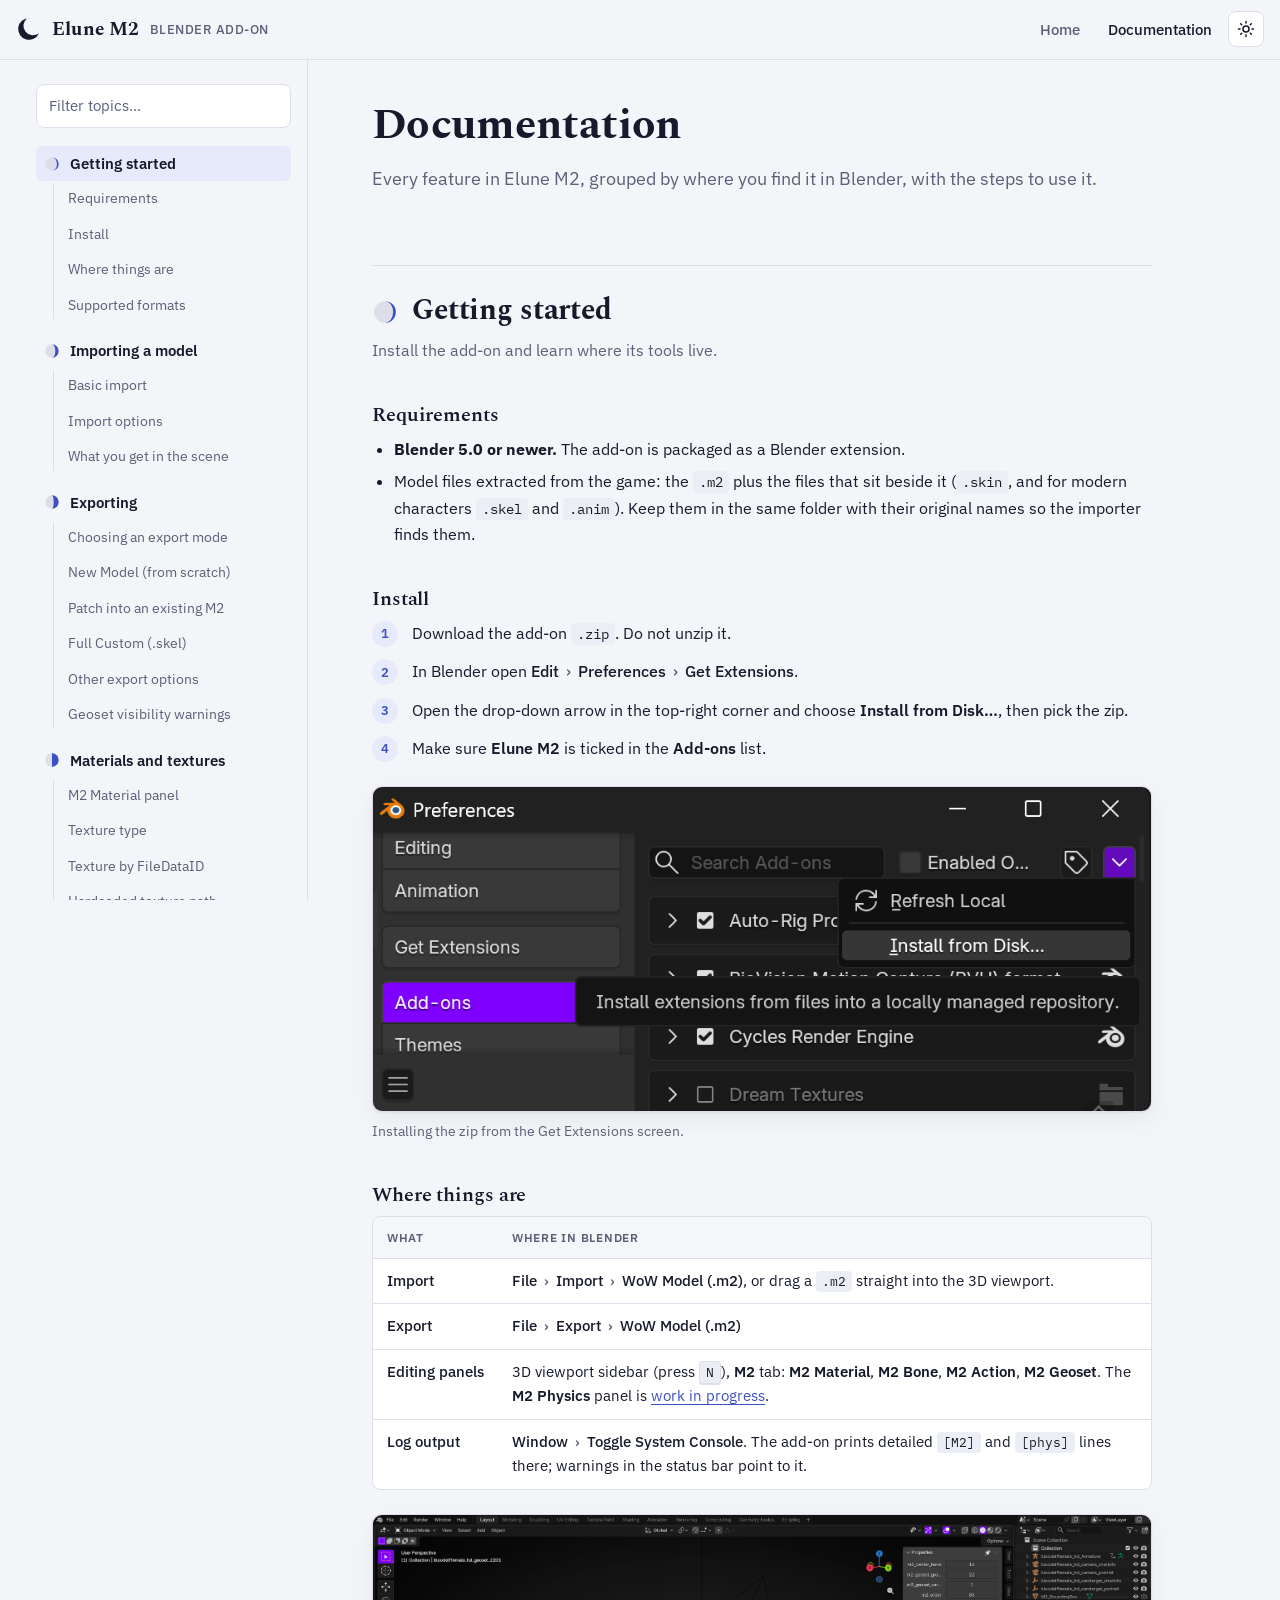
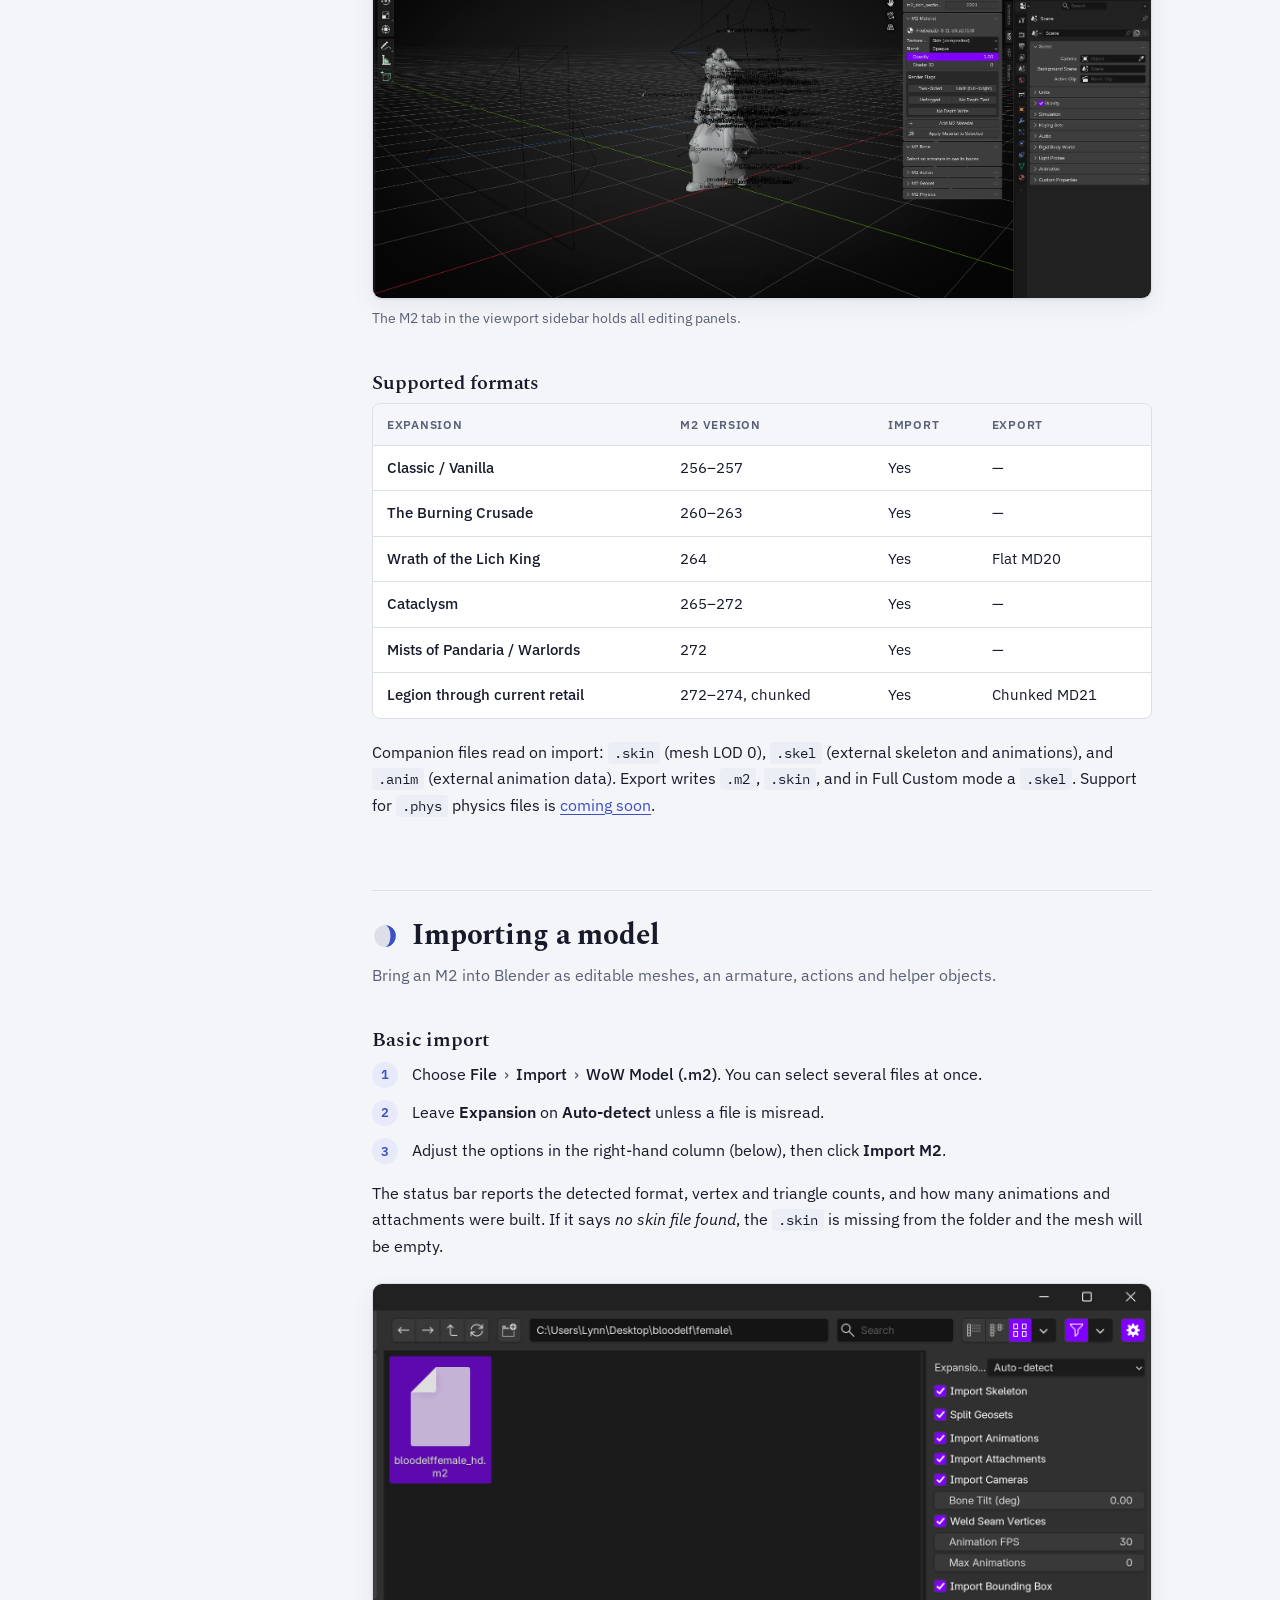
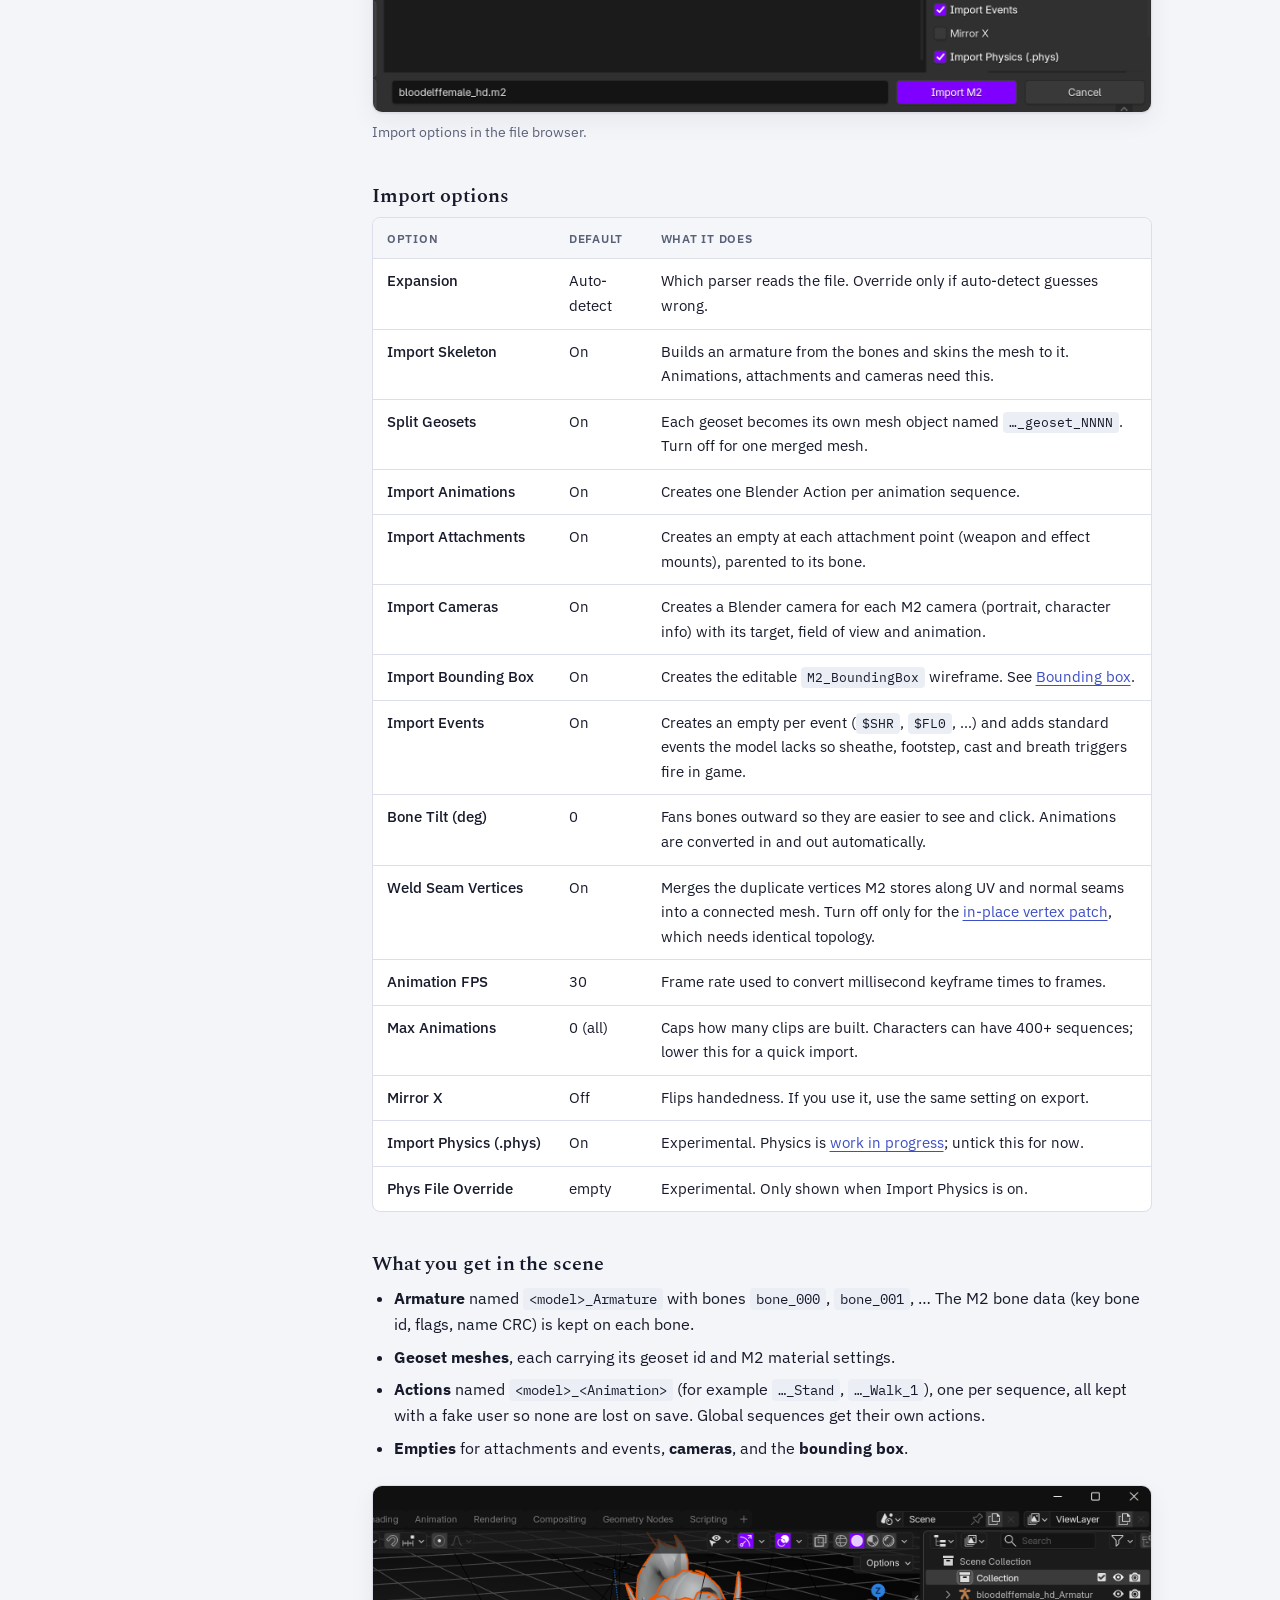
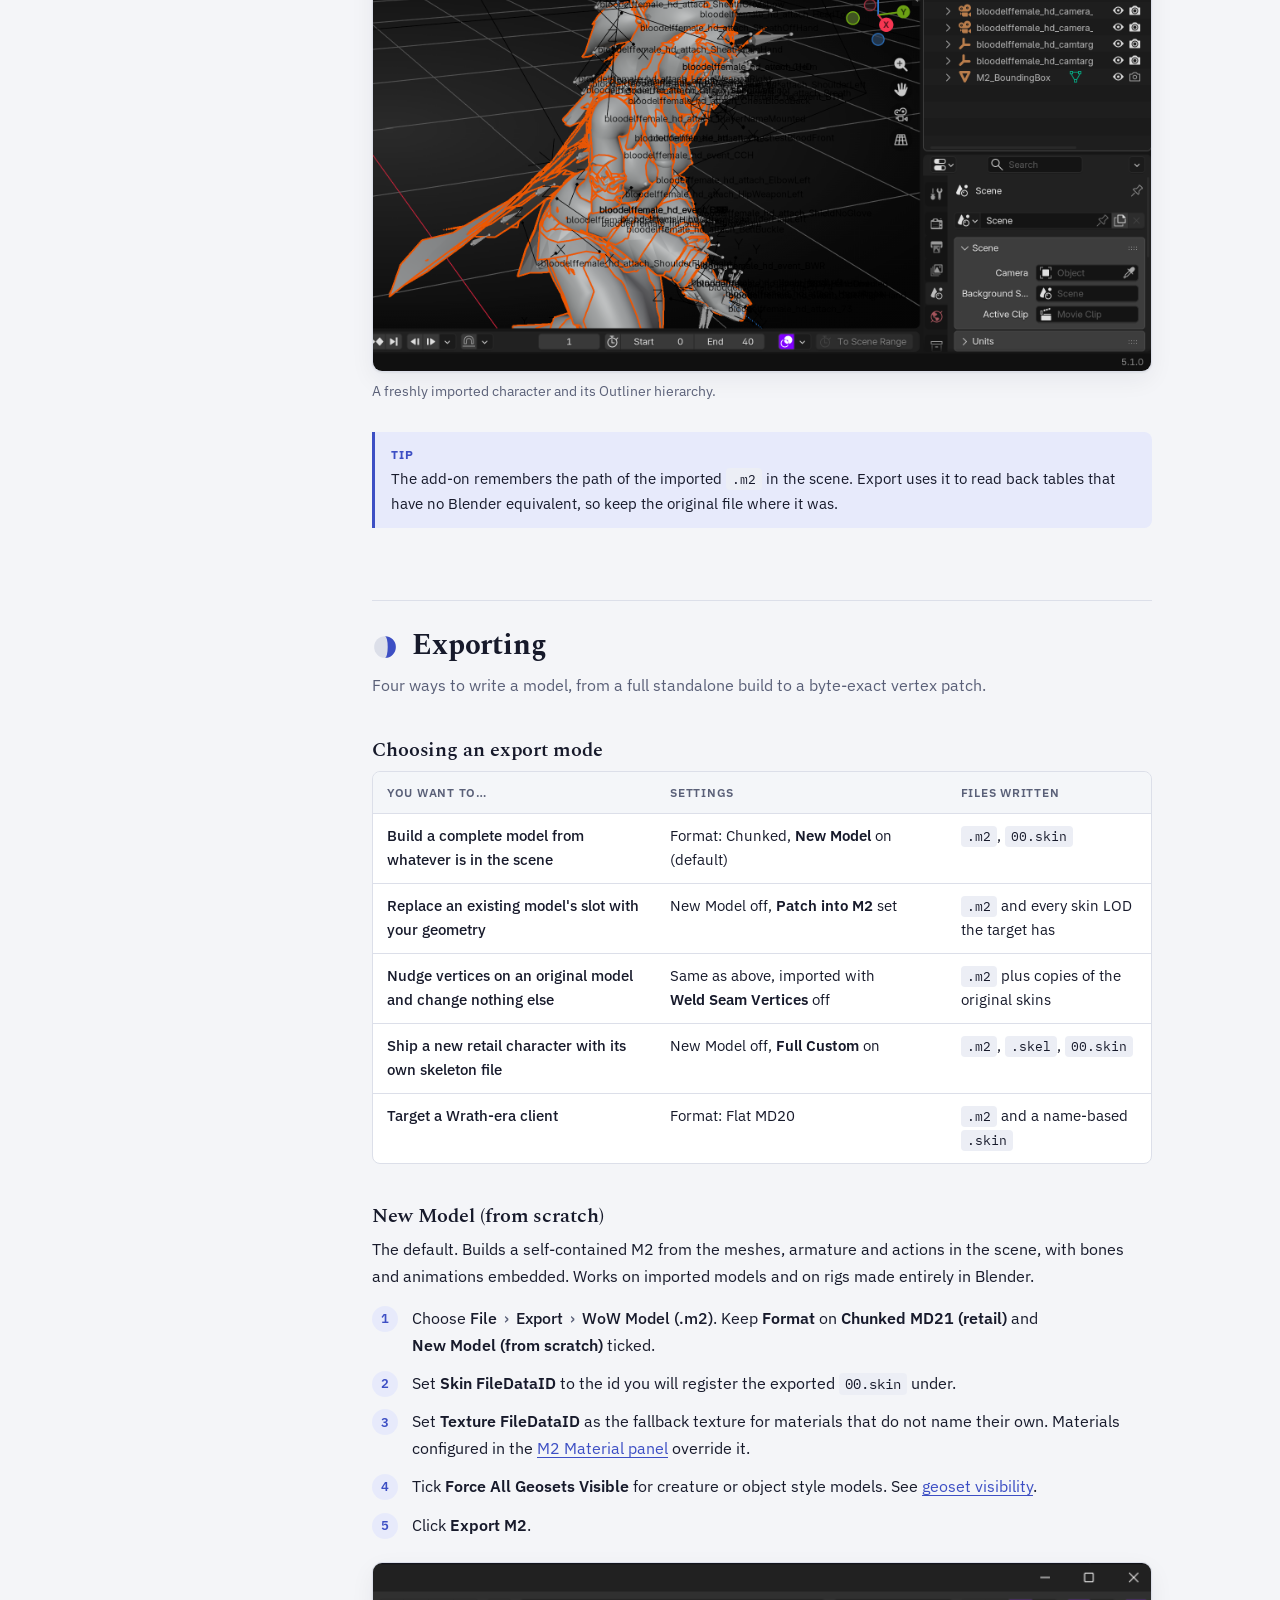
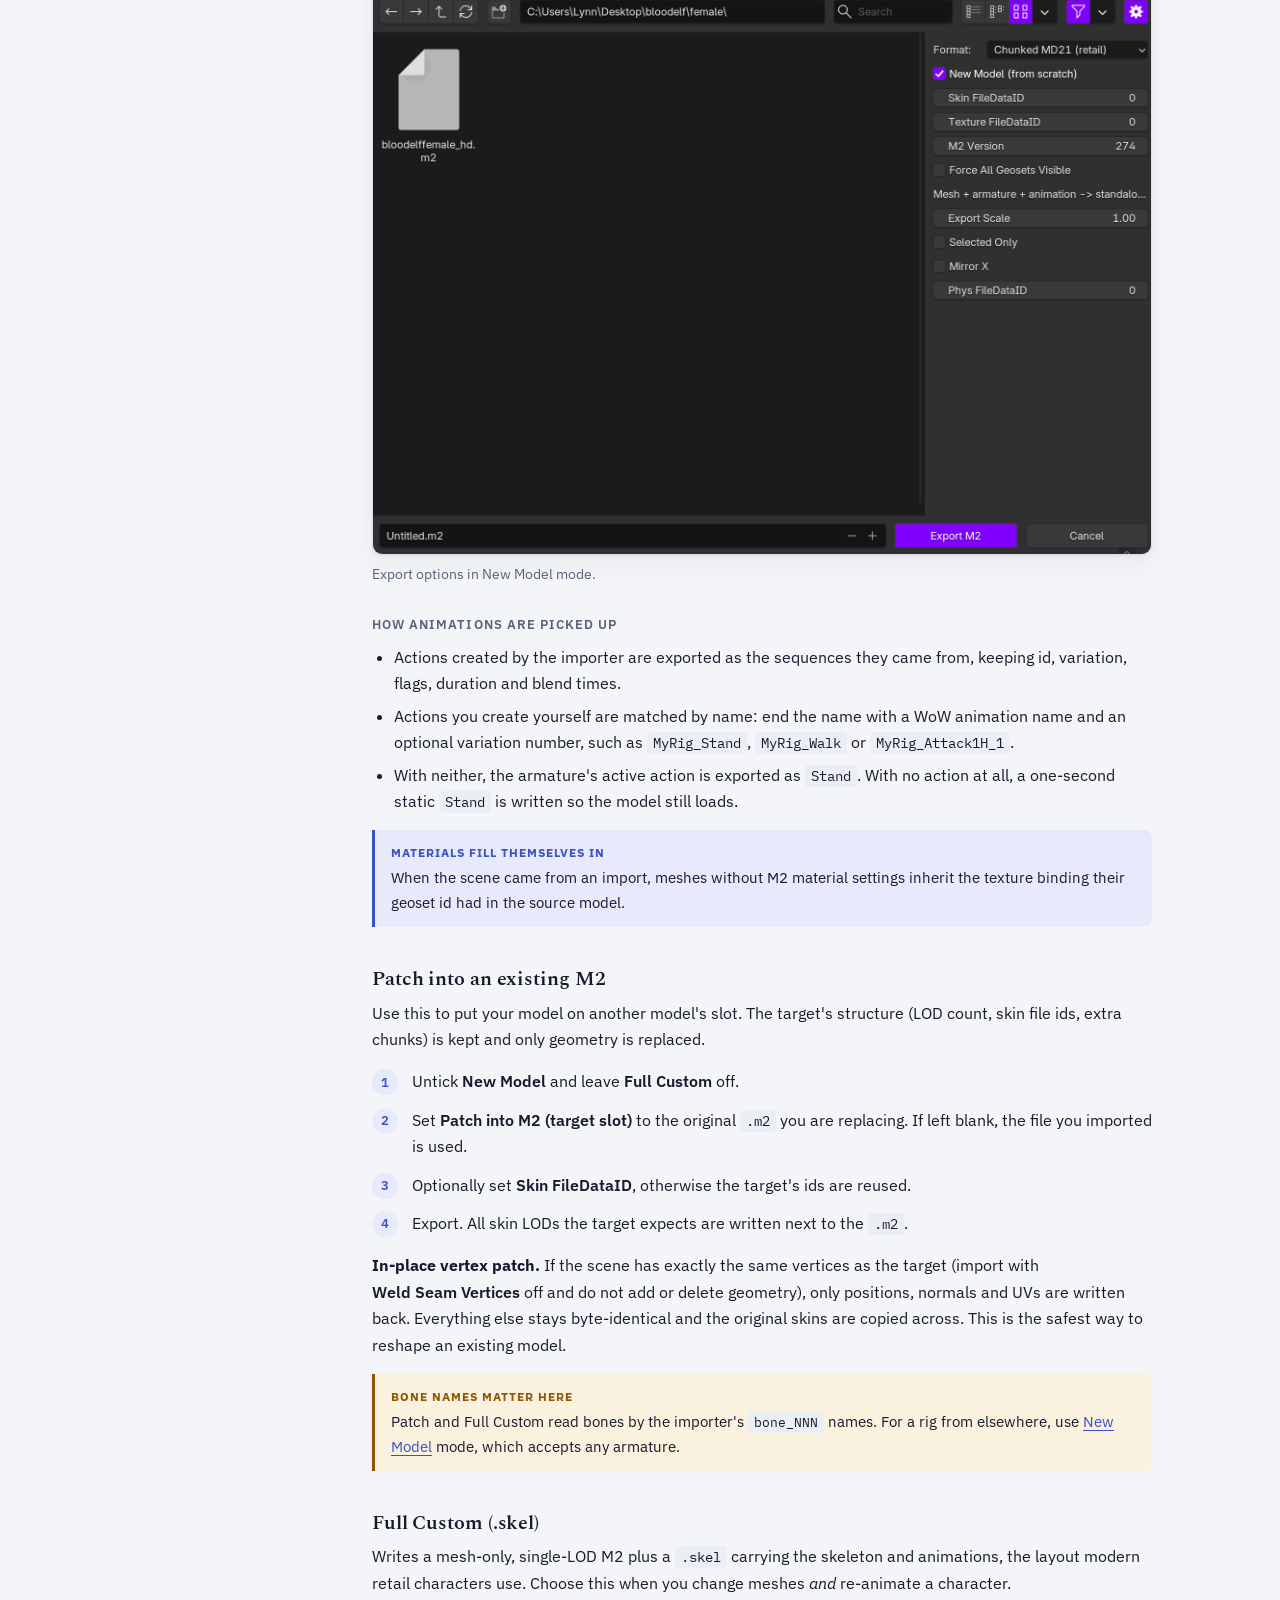
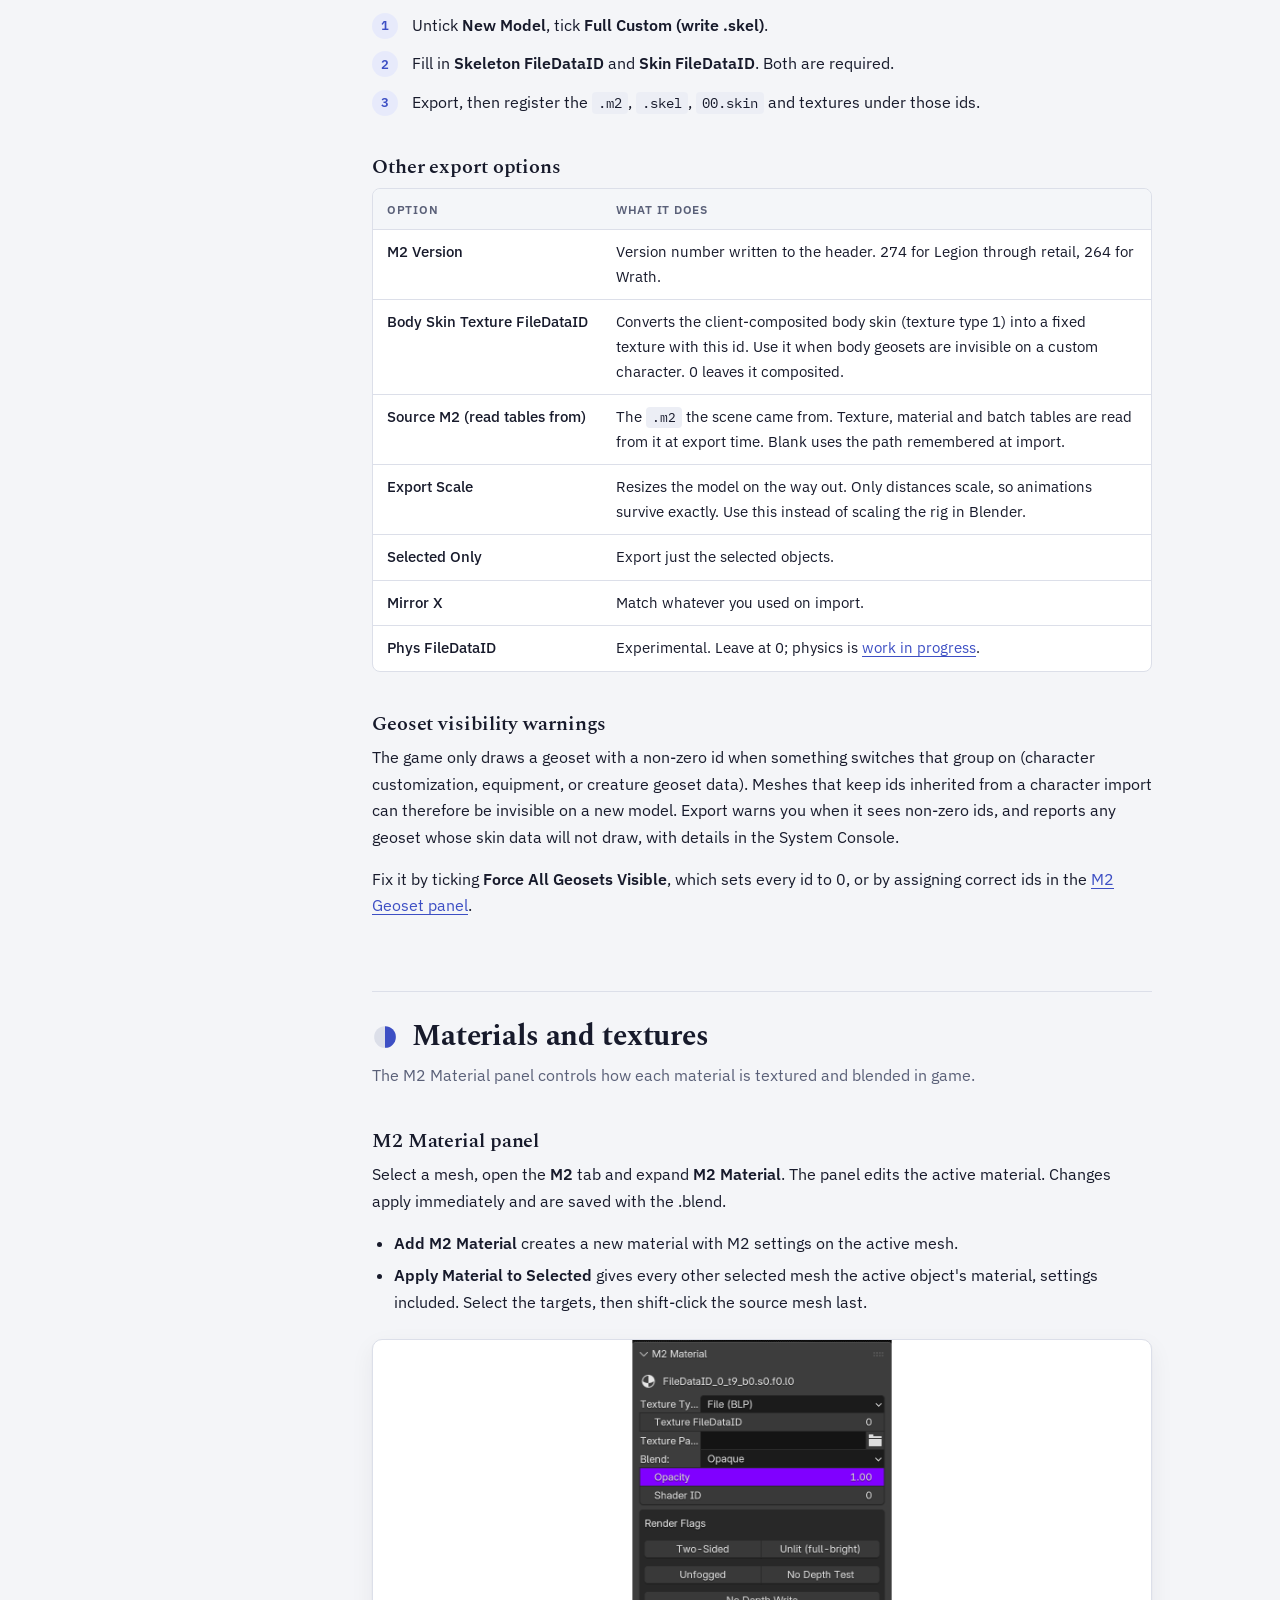
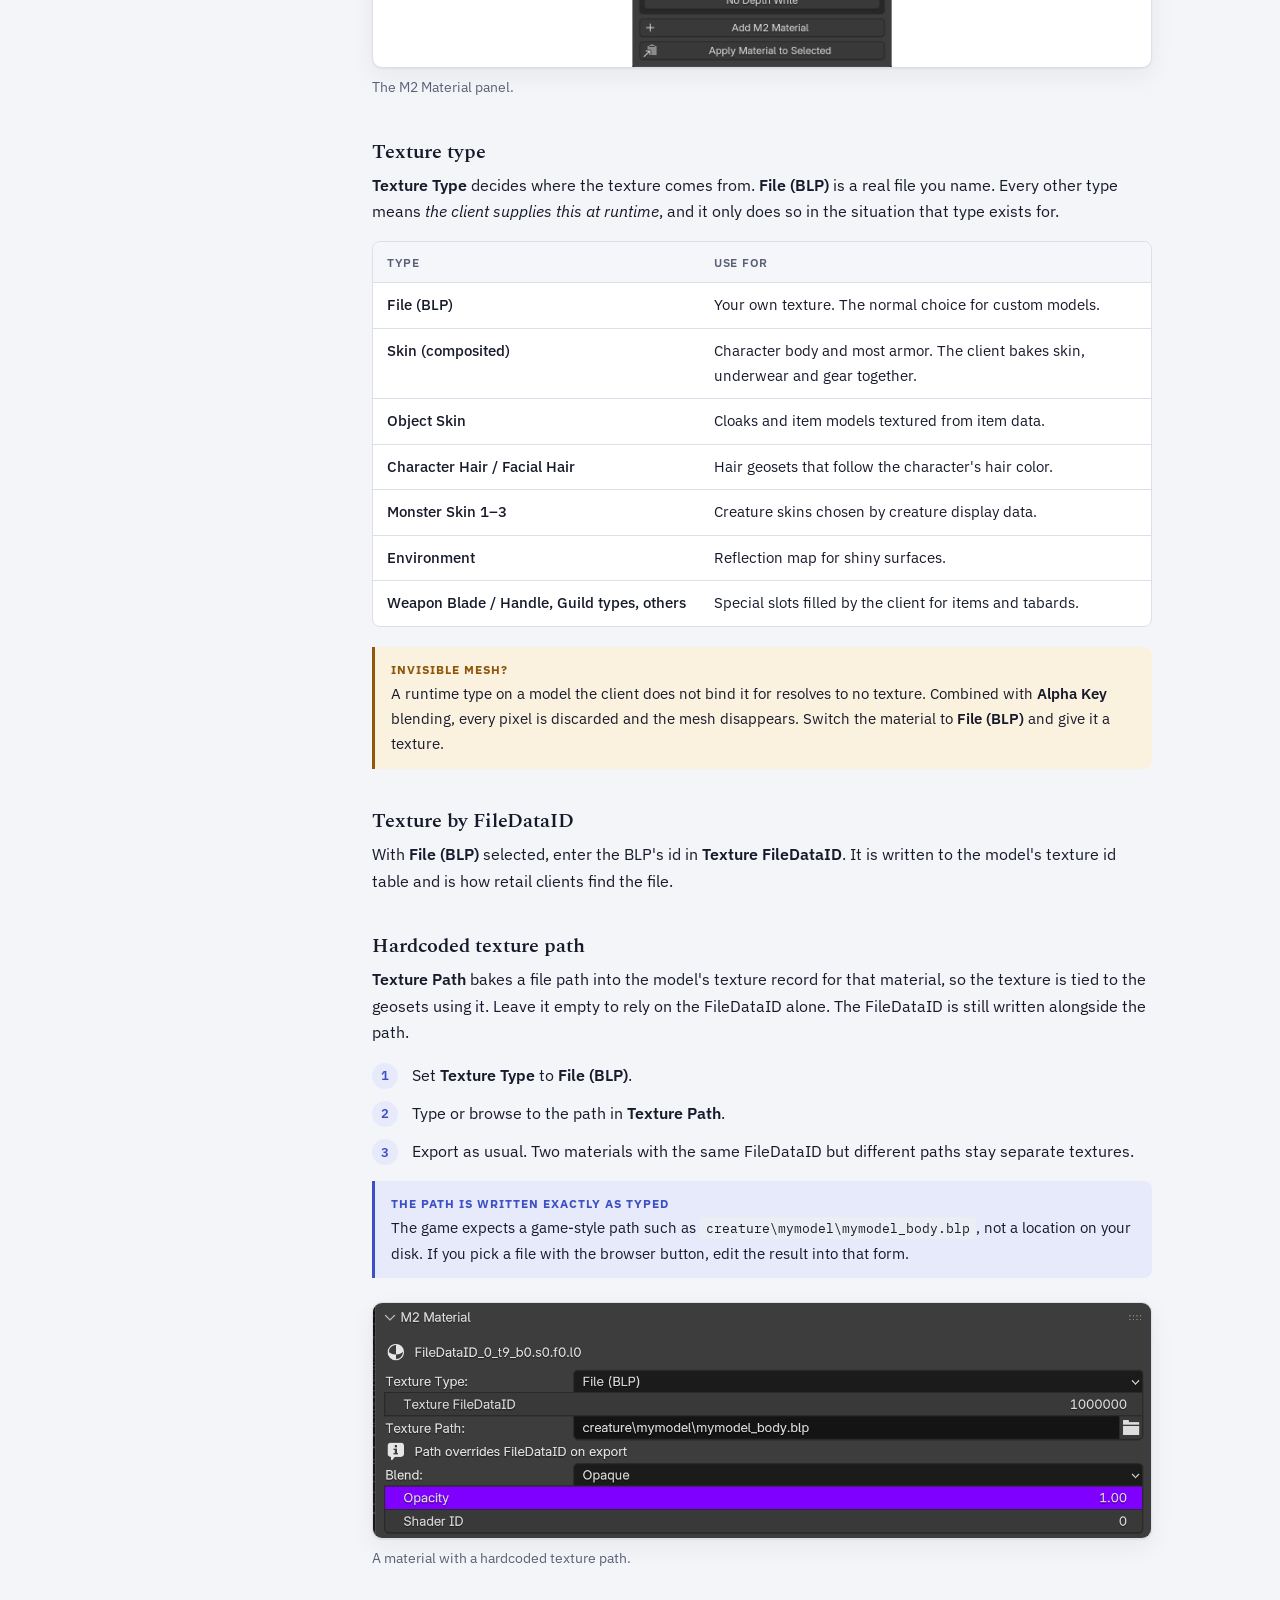
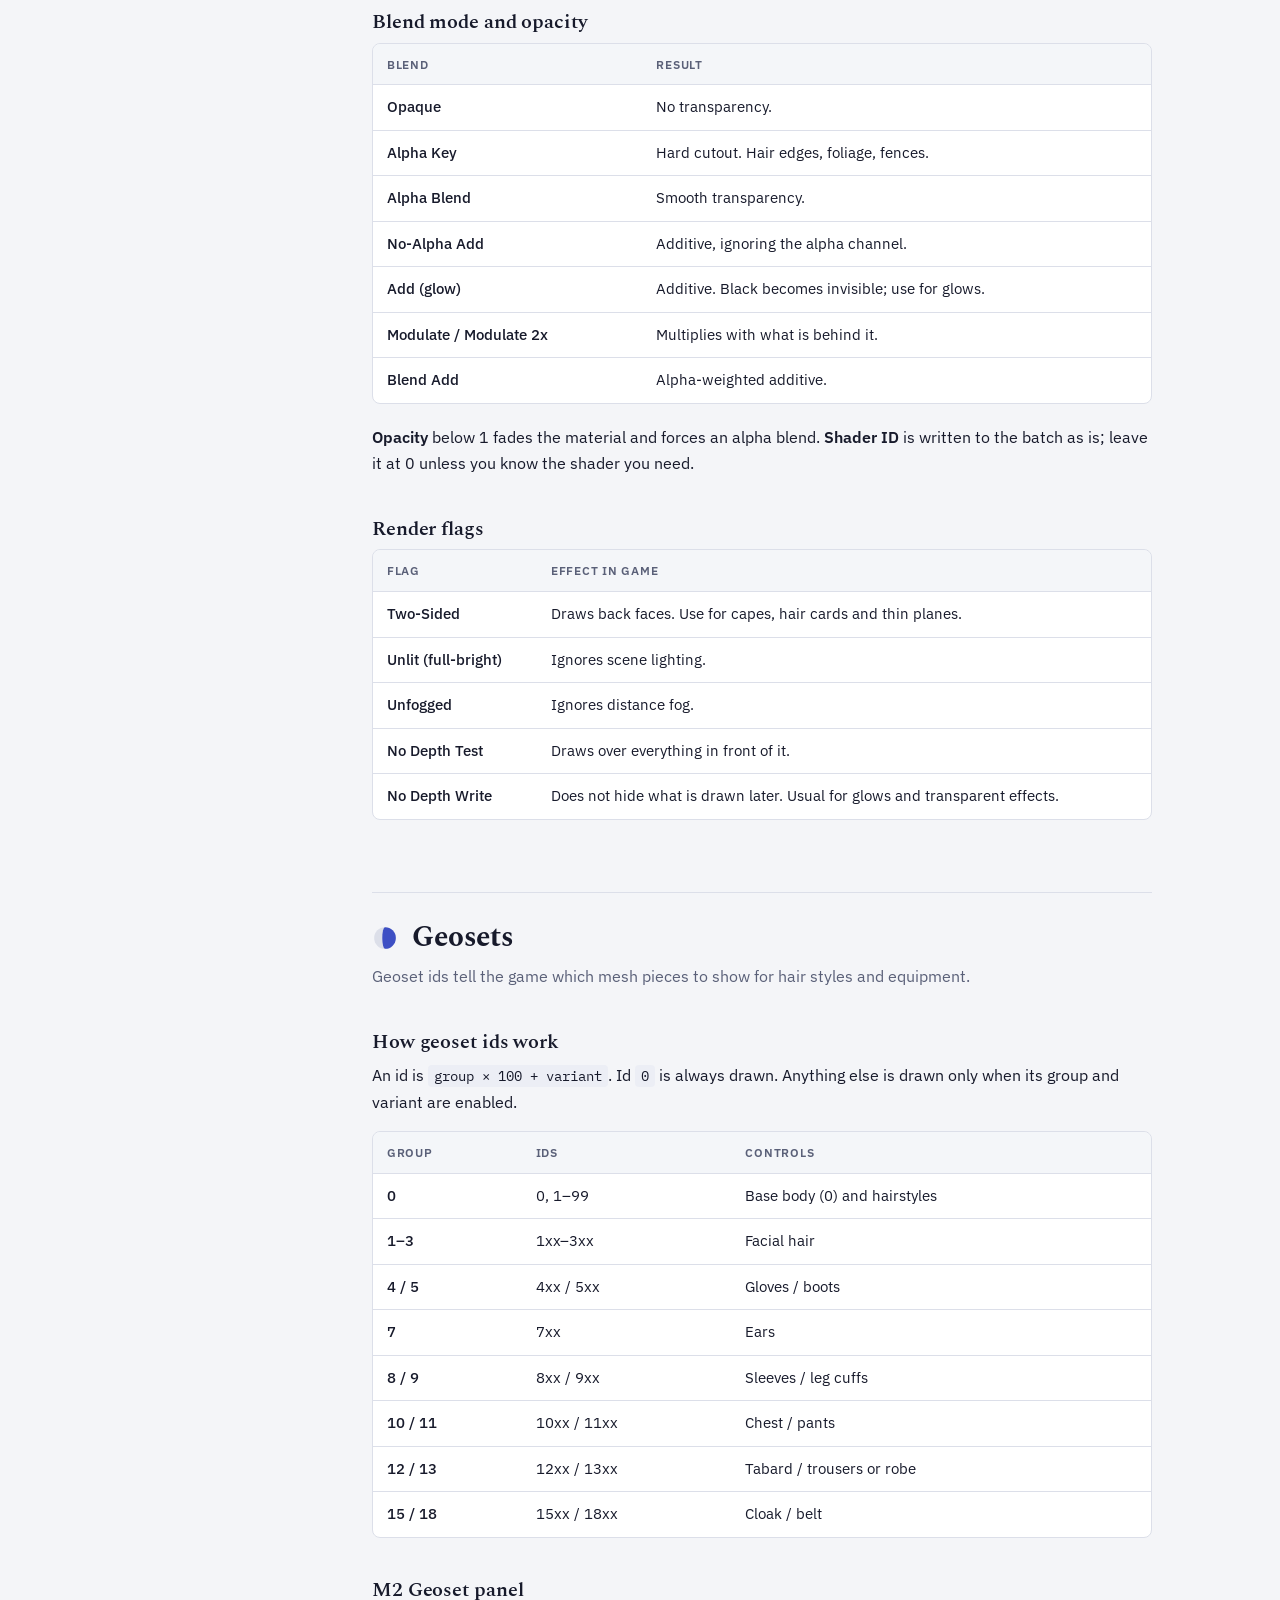
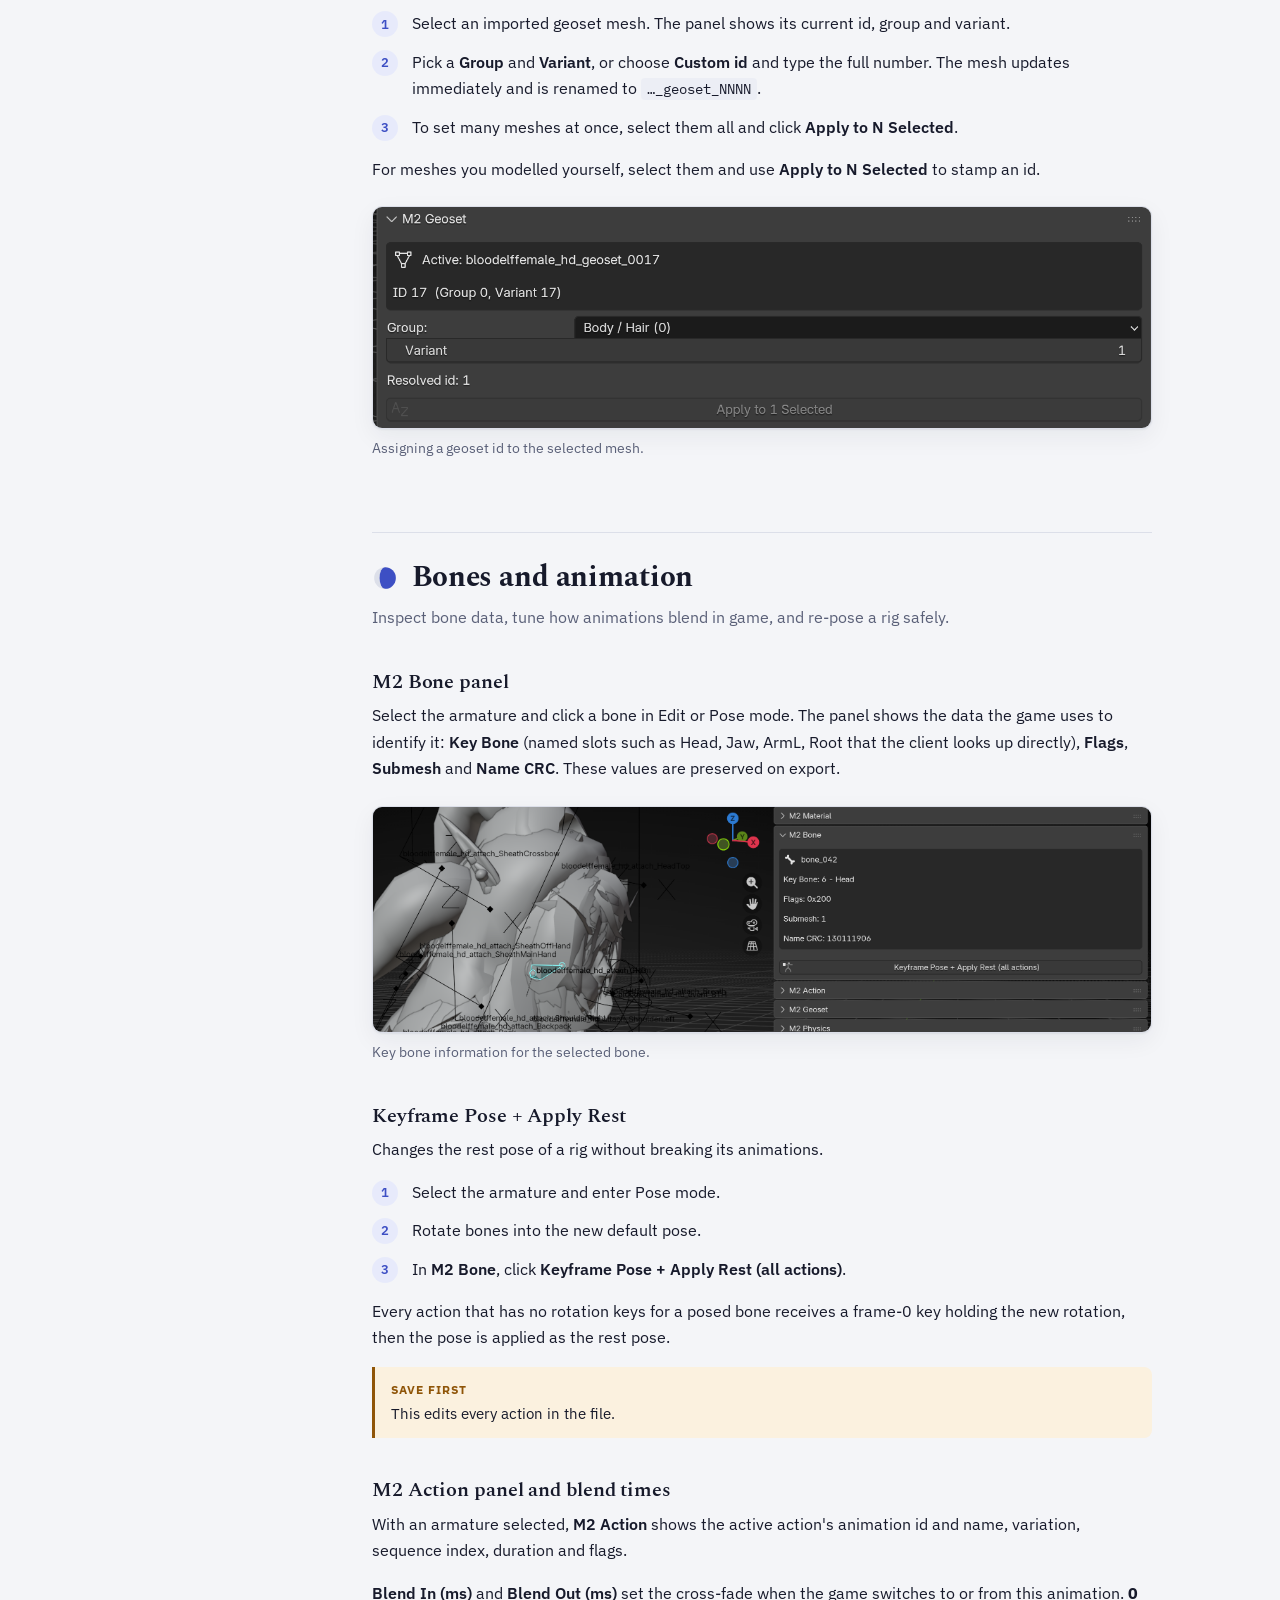
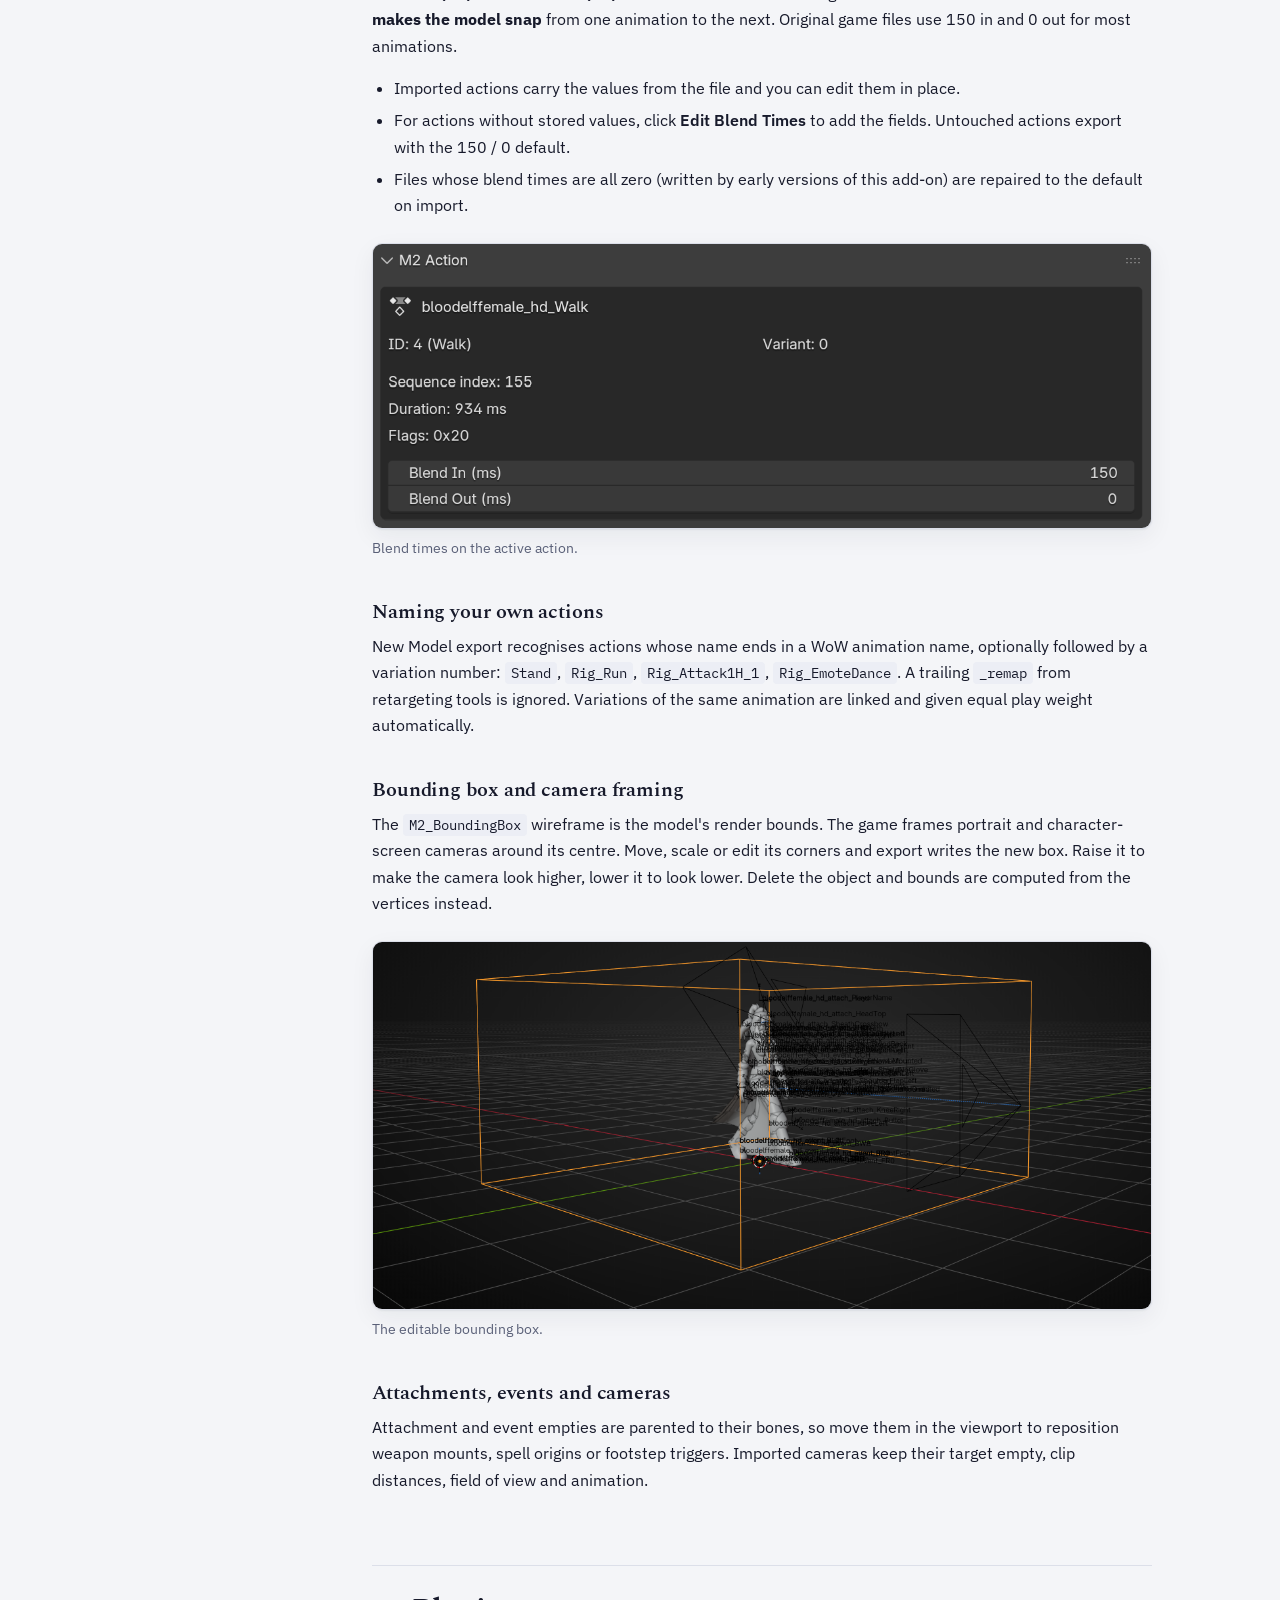
==== documentation.html @ 06c3c5e6 "Add files via upload" ====
<!doctype html>
<html lang="en">
<head>
<meta charset="utf-8">
<meta name="viewport" content="width=device-width, initial-scale=1">
<title>Documentation · Elune M2</title>
<meta name="description" content="Feature reference and how-to guide for Elune M2, the Blender add-on for importing, editing and exporting World of Warcraft M2 models.">
<link rel="preconnect" href="https://fonts.googleapis.com">
<link rel="preconnect" href="https://fonts.gstatic.com" crossorigin>
<link href="https://fonts.googleapis.com/css2?family=IBM+Plex+Mono:wght@400;500&family=IBM+Plex+Sans:wght@400;500;600&family=Spectral:wght@600;700&display=swap" rel="stylesheet">
<link rel="stylesheet" href="assets/style.css">
</head>
<body>

<header class="topbar">
  <button class="icon-btn menu-btn" type="button" data-menu-toggle aria-expanded="false" aria-label="Toggle contents">
    <svg viewBox="0 0 24 24" fill="none" stroke="currentColor" stroke-width="2" stroke-linecap="round"><path d="M4 7h16M4 12h16M4 17h16"/></svg>
  </button>
  <a class="brand" href="index.html">
    <svg viewBox="0 0 24 24" aria-hidden="true"><path fill="currentColor" d="M12 2a10 10 0 1 0 9.2 13.9A8 8 0 0 1 10.1 2.2 10 10 0 0 0 12 2Z"/></svg>
    Elune M2 <span class="brand-sub">Blender add-on</span>
  </a>
  <nav aria-label="Site">
    <a href="index.html">Home</a>
    <a href="documentation.html" aria-current="page">Documentation</a>
    <button class="icon-btn" type="button" data-theme-toggle aria-label="Switch light / dark theme">
      <svg viewBox="0 0 24 24" fill="none" stroke="currentColor" stroke-width="2" stroke-linecap="round"><circle cx="12" cy="12" r="4"/><path d="M12 2v2M12 20v2M4.9 4.9l1.4 1.4M17.7 17.7l1.4 1.4M2 12h2M20 12h2M4.9 19.1l1.4-1.4M17.7 6.3l1.4-1.4"/></svg>
    </button>
  </nav>
</header>

<div class="layout">

<aside class="sidebar" aria-label="Contents">
  <input class="filter" type="search" placeholder="Filter topics…" data-toc-filter aria-label="Filter topics">
  <ul class="toc" data-toc></ul>
  <noscript><p>Enable JavaScript for the table of contents and screenshots.</p></noscript>
</aside>

<main class="content">

<h1>Documentation</h1>
<p class="lede">Every feature in Elune M2, grouped by where you find it in Blender, with the steps to use it.</p>

<!-- ============================================================ -->
<h2 id="getting-started">Getting started</h2>
<p class="section-intro">Install the add-on and learn where its tools live.</p>

<h3 id="requirements">Requirements</h3>
<ul>
  <li><strong>Blender 5.0 or newer.</strong> The add-on is packaged as a Blender extension.</li>
  <li>Model files extracted from the game: the <code>.m2</code> plus the files that sit beside it (<code>.skin</code>, and for modern characters <code>.skel</code> and <code>.anim</code>). Keep them in the same folder with their original names so the importer finds them.</li>
</ul>

<h3 id="install">Install</h3>
<ol class="steps">
  <li>Download the add-on <code>.zip</code>. Do not unzip it.</li>
  <li>In Blender open <span class="path">Edit <span class="sep">›</span> Preferences <span class="sep">›</span> Get Extensions</span>.</li>
  <li>Open the drop-down arrow in the top-right corner and choose <span class="ui">Install from Disk…</span>, then pick the zip.</li>
  <li>Make sure <span class="ui">Elune M2</span> is ticked in the <span class="ui">Add-ons</span> list.</li>
</ol>
<figure class="shot" data-shot="install-extension" data-hint="Blender Preferences › Get Extensions with the 'Install from Disk…' menu open.">
  <figcaption>Installing the zip from the Get Extensions screen.</figcaption>
</figure>

<h3 id="where-things-are">Where things are</h3>
<div class="table-wrap"><table>
  <thead><tr><th>What</th><th>Where in Blender</th></tr></thead>
  <tbody>
    <tr><td>Import</td><td><span class="path">File <span class="sep">›</span> Import <span class="sep">›</span> WoW Model (.m2)</span>, or drag a <code>.m2</code> straight into the 3D viewport.</td></tr>
    <tr><td>Export</td><td><span class="path">File <span class="sep">›</span> Export <span class="sep">›</span> WoW Model (.m2)</span></td></tr>
    <tr><td>Editing panels</td><td>3D viewport sidebar (press <kbd>N</kbd>), <span class="ui">M2</span> tab: <span class="ui">M2 Material</span>, <span class="ui">M2 Bone</span>, <span class="ui">M2 Action</span>, <span class="ui">M2 Geoset</span>. The <span class="ui">M2 Physics</span> panel is <a href="#physics">work in progress</a>.</td></tr>
    <tr><td>Log output</td><td><span class="path">Window <span class="sep">›</span> Toggle System Console</span>. The add-on prints detailed <code>[M2]</code> and <code>[phys]</code> lines there; warnings in the status bar point to it.</td></tr>
  </tbody>
</table></div>
<figure class="shot wide" data-shot="overview-m2-tab" data-hint="Full Blender window: an imported character in the viewport with the N-panel open on the M2 tab.">
  <figcaption>The M2 tab in the viewport sidebar holds all editing panels.</figcaption>
</figure>

<h3 id="supported-formats">Supported formats</h3>
<div class="table-wrap"><table>
  <thead><tr><th>Expansion</th><th>M2 version</th><th>Import</th><th>Export</th></tr></thead>
  <tbody>
    <tr><td>Classic / Vanilla</td><td>256–257</td><td>Yes</td><td>—</td></tr>
    <tr><td>The Burning Crusade</td><td>260–263</td><td>Yes</td><td>—</td></tr>
    <tr><td>Wrath of the Lich King</td><td>264</td><td>Yes</td><td>Flat MD20</td></tr>
    <tr><td>Cataclysm</td><td>265–272</td><td>Yes</td><td>—</td></tr>
    <tr><td>Mists of Pandaria / Warlords</td><td>272</td><td>Yes</td><td>—</td></tr>
    <tr><td>Legion through current retail</td><td>272–274, chunked</td><td>Yes</td><td>Chunked MD21</td></tr>
  </tbody>
</table></div>
<p>Companion files read on import: <code>.skin</code> (mesh LOD 0), <code>.skel</code> (external skeleton and animations), and <code>.anim</code> (external animation data). Export writes <code>.m2</code>, <code>.skin</code>, and in Full Custom mode a <code>.skel</code>. Support for <code>.phys</code> physics files is <a href="#physics">coming soon</a>.</p>

<!-- ============================================================ -->
<h2 id="importing">Importing a model</h2>
<p class="section-intro">Bring an M2 into Blender as editable meshes, an armature, actions and helper objects.</p>

<h3 id="import-basic">Basic import</h3>
<ol class="steps">
  <li>Choose <span class="path">File <span class="sep">›</span> Import <span class="sep">›</span> WoW Model (.m2)</span>. You can select several files at once.</li>
  <li>Leave <span class="ui">Expansion</span> on <span class="ui">Auto-detect</span> unless a file is misread.</li>
  <li>Adjust the options in the right-hand column (below), then click <span class="ui">Import M2</span>.</li>
</ol>
<p>The status bar reports the detected format, vertex and triangle counts, and how many animations and attachments were built. If it says <em>no skin file found</em>, the <code>.skin</code> is missing from the folder and the mesh will be empty.</p>
<figure class="shot" data-shot="import-dialog" data-hint="The import file browser with the options column on the right fully visible.">
  <figcaption>Import options in the file browser.</figcaption>
</figure>

<h3 id="import-options">Import options</h3>
<div class="table-wrap"><table>
  <thead><tr><th>Option</th><th>Default</th><th>What it does</th></tr></thead>
  <tbody>
    <tr><td>Expansion</td><td>Auto-detect</td><td>Which parser reads the file. Override only if auto-detect guesses wrong.</td></tr>
    <tr><td>Import Skeleton</td><td>On</td><td>Builds an armature from the bones and skins the mesh to it. Animations, attachments and cameras need this.</td></tr>
    <tr><td>Split Geosets</td><td>On</td><td>Each geoset becomes its own mesh object named <code>…_geoset_NNNN</code>. Turn off for one merged mesh.</td></tr>
    <tr><td>Import Animations</td><td>On</td><td>Creates one Blender Action per animation sequence.</td></tr>
    <tr><td>Import Attachments</td><td>On</td><td>Creates an empty at each attachment point (weapon and effect mounts), parented to its bone.</td></tr>
    <tr><td>Import Cameras</td><td>On</td><td>Creates a Blender camera for each M2 camera (portrait, character info) with its target, field of view and animation.</td></tr>
    <tr><td>Import Bounding Box</td><td>On</td><td>Creates the editable <code>M2_BoundingBox</code> wireframe. See <a href="#bounding-box">Bounding box</a>.</td></tr>
    <tr><td>Import Events</td><td>On</td><td>Creates an empty per event (<code>$SHR</code>, <code>$FL0</code>, …) and adds standard events the model lacks so sheathe, footstep, cast and breath triggers fire in game.</td></tr>
    <tr><td>Bone Tilt (deg)</td><td>0</td><td>Fans bones outward so they are easier to see and click. Animations are converted in and out automatically.</td></tr>
    <tr><td>Weld Seam Vertices</td><td>On</td><td>Merges the duplicate vertices M2 stores along UV and normal seams into a connected mesh. Turn off only for the <a href="#export-patch">in-place vertex patch</a>, which needs identical topology.</td></tr>
    <tr><td>Animation FPS</td><td>30</td><td>Frame rate used to convert millisecond keyframe times to frames.</td></tr>
    <tr><td>Max Animations</td><td>0 (all)</td><td>Caps how many clips are built. Characters can have 400+ sequences; lower this for a quick import.</td></tr>
    <tr><td>Mirror X</td><td>Off</td><td>Flips handedness. If you use it, use the same setting on export.</td></tr>
    <tr><td>Import Physics (.phys)</td><td>On</td><td>Experimental. Physics is <a href="#physics">work in progress</a>; untick this for now.</td></tr>
    <tr><td>Phys File Override</td><td>empty</td><td>Experimental. Only shown when Import Physics is on.</td></tr>
  </tbody>
</table></div>

<h3 id="import-result">What you get in the scene</h3>
<ul>
  <li><strong>Armature</strong> named <code>&lt;model&gt;_Armature</code> with bones <code>bone_000</code>, <code>bone_001</code>, … The M2 bone data (key bone id, flags, name CRC) is kept on each bone.</li>
  <li><strong>Geoset meshes</strong>, each carrying its geoset id and M2 material settings.</li>
  <li><strong>Actions</strong> named <code>&lt;model&gt;_&lt;Animation&gt;</code> (for example <code>…_Stand</code>, <code>…_Walk_1</code>), one per sequence, all kept with a fake user so none are lost on save. Global sequences get their own actions.</li>
  <li><strong>Empties</strong> for attachments and events, <strong>cameras</strong>, and the <strong>bounding box</strong>.</li>
</ul>
<figure class="shot wide" data-shot="imported-scene" data-hint="Viewport plus Outliner after importing a character: armature, geoset meshes, attachment empties and bounding box.">
  <figcaption>A freshly imported character and its Outliner hierarchy.</figcaption>
</figure>
<div class="note"><strong>Tip</strong>The add-on remembers the path of the imported <code>.m2</code> in the scene. Export uses it to read back tables that have no Blender equivalent, so keep the original file where it was.</div>

<!-- ============================================================ -->
<h2 id="exporting">Exporting</h2>
<p class="section-intro">Four ways to write a model, from a full standalone build to a byte-exact vertex patch.</p>

<h3 id="export-choose">Choosing an export mode</h3>
<div class="table-wrap"><table>
  <thead><tr><th>You want to…</th><th>Settings</th><th>Files written</th></tr></thead>
  <tbody>
    <tr><td class="wrap">Build a complete model from whatever is in the scene</td><td>Format: Chunked, <span class="ui">New Model</span> on (default)</td><td><code>.m2</code>, <code>00.skin</code></td></tr>
    <tr><td class="wrap">Replace an existing model's slot with your geometry</td><td>New Model off, <span class="ui">Patch into M2</span> set</td><td><code>.m2</code> and every skin LOD the target has</td></tr>
    <tr><td class="wrap">Nudge vertices on an original model and change nothing else</td><td>Same as above, imported with <span class="ui">Weld Seam Vertices</span> off</td><td><code>.m2</code> plus copies of the original skins</td></tr>
    <tr><td class="wrap">Ship a new retail character with its own skeleton file</td><td>New Model off, <span class="ui">Full Custom</span> on</td><td><code>.m2</code>, <code>.skel</code>, <code>00.skin</code></td></tr>
    <tr><td class="wrap">Target a Wrath-era client</td><td>Format: Flat MD20</td><td><code>.m2</code> and a name-based <code>.skin</code></td></tr>
  </tbody>
</table></div>

<h3 id="export-new-model">New Model (from scratch)</h3>
<p>The default. Builds a self-contained M2 from the meshes, armature and actions in the scene, with bones and animations embedded. Works on imported models and on rigs made entirely in Blender.</p>
<ol class="steps">
  <li>Choose <span class="path">File <span class="sep">›</span> Export <span class="sep">›</span> WoW Model (.m2)</span>. Keep <span class="ui">Format</span> on <span class="ui">Chunked MD21 (retail)</span> and <span class="ui">New Model (from scratch)</span> ticked.</li>
  <li>Set <span class="ui">Skin FileDataID</span> to the id you will register the exported <code>00.skin</code> under.</li>
  <li>Set <span class="ui">Texture FileDataID</span> as the fallback texture for materials that do not name their own. Materials configured in the <a href="#materials">M2 Material panel</a> override it.</li>
  <li>Tick <span class="ui">Force All Geosets Visible</span> for creature or object style models. See <a href="#geoset-visibility">geoset visibility</a>.</li>
  <li>Click <span class="ui">Export M2</span>.</li>
</ol>
<figure class="shot" data-shot="export-new-model" data-hint="The export file browser with New Model ticked, showing Skin FileDataID, Texture FileDataID, M2 Version, Force All Geosets Visible, Export Scale.">
  <figcaption>Export options in New Model mode.</figcaption>
</figure>
<h4>How animations are picked up</h4>
<ul>
  <li>Actions created by the importer are exported as the sequences they came from, keeping id, variation, flags, duration and blend times.</li>
  <li>Actions you create yourself are matched by name: end the name with a WoW animation name and an optional variation number, such as <code>MyRig_Stand</code>, <code>MyRig_Walk</code> or <code>MyRig_Attack1H_1</code>.</li>
  <li>With neither, the armature's active action is exported as <code>Stand</code>. With no action at all, a one-second static <code>Stand</code> is written so the model still loads.</li>
</ul>
<div class="note"><strong>Materials fill themselves in</strong>When the scene came from an import, meshes without M2 material settings inherit the texture binding their geoset id had in the source model.</div>

<h3 id="export-patch">Patch into an existing M2</h3>
<p>Use this to put your model on another model's slot. The target's structure (LOD count, skin file ids, extra chunks) is kept and only geometry is replaced.</p>
<ol class="steps">
  <li>Untick <span class="ui">New Model</span> and leave <span class="ui">Full Custom</span> off.</li>
  <li>Set <span class="ui">Patch into M2 (target slot)</span> to the original <code>.m2</code> you are replacing. If left blank, the file you imported is used.</li>
  <li>Optionally set <span class="ui">Skin FileDataID</span>, otherwise the target's ids are reused.</li>
  <li>Export. All skin LODs the target expects are written next to the <code>.m2</code>.</li>
</ol>
<p><strong>In-place vertex patch.</strong> If the scene has exactly the same vertices as the target (import with <span class="ui">Weld Seam Vertices</span> off and do not add or delete geometry), only positions, normals and UVs are written back. Everything else stays byte-identical and the original skins are copied across. This is the safest way to reshape an existing model.</p>
<div class="warn"><strong>Bone names matter here</strong>Patch and Full Custom read bones by the importer's <code>bone_NNN</code> names. For a rig from elsewhere, use <a href="#export-new-model">New Model</a> mode, which accepts any armature.</div>

<h3 id="export-full-custom">Full Custom (.skel)</h3>
<p>Writes a mesh-only, single-LOD M2 plus a <code>.skel</code> carrying the skeleton and animations, the layout modern retail characters use. Choose this when you change meshes <em>and</em> re-animate a character.</p>
<ol class="steps">
  <li>Untick <span class="ui">New Model</span>, tick <span class="ui">Full Custom (write .skel)</span>.</li>
  <li>Fill in <span class="ui">Skeleton FileDataID</span> and <span class="ui">Skin FileDataID</span>. Both are required.</li>
  <li>Export, then register the <code>.m2</code>, <code>.skel</code>, <code>00.skin</code> and textures under those ids.</li>
</ol>

<h3 id="export-options">Other export options</h3>
<div class="table-wrap"><table>
  <thead><tr><th>Option</th><th>What it does</th></tr></thead>
  <tbody>
    <tr><td>M2 Version</td><td>Version number written to the header. 274 for Legion through retail, 264 for Wrath.</td></tr>
    <tr><td>Body Skin Texture FileDataID</td><td>Converts the client-composited body skin (texture type 1) into a fixed texture with this id. Use it when body geosets are invisible on a custom character. 0 leaves it composited.</td></tr>
    <tr><td>Source M2 (read tables from)</td><td>The <code>.m2</code> the scene came from. Texture, material and batch tables are read from it at export time. Blank uses the path remembered at import.</td></tr>
    <tr><td>Export Scale</td><td>Resizes the model on the way out. Only distances scale, so animations survive exactly. Use this instead of scaling the rig in Blender.</td></tr>
    <tr><td>Selected Only</td><td>Export just the selected objects.</td></tr>
    <tr><td>Mirror X</td><td>Match whatever you used on import.</td></tr>
    <tr><td>Phys FileDataID</td><td>Experimental. Leave at 0; physics is <a href="#physics">work in progress</a>.</td></tr>
  </tbody>
</table></div>

<h3 id="geoset-visibility">Geoset visibility warnings</h3>
<p>The game only draws a geoset with a non-zero id when something switches that group on (character customization, equipment, or creature geoset data). Meshes that keep ids inherited from a character import can therefore be invisible on a new model. Export warns you when it sees non-zero ids, and reports any geoset whose skin data will not draw, with details in the System Console.</p>
<p>Fix it by ticking <span class="ui">Force All Geosets Visible</span>, which sets every id to 0, or by assigning correct ids in the <a href="#geosets">M2 Geoset panel</a>.</p>

<!-- ============================================================ -->
<h2 id="materials">Materials and textures</h2>
<p class="section-intro">The M2 Material panel controls how each material is textured and blended in game.</p>

<h3 id="material-panel">M2 Material panel</h3>
<p>Select a mesh, open the <span class="ui">M2</span> tab and expand <span class="ui">M2 Material</span>. The panel edits the active material. Changes apply immediately and are saved with the .blend.</p>
<ul>
  <li><span class="ui">Add M2 Material</span> creates a new material with M2 settings on the active mesh.</li>
  <li><span class="ui">Apply Material to Selected</span> gives every other selected mesh the active object's material, settings included. Select the targets, then shift-click the source mesh last.</li>
</ul>
<figure class="shot" data-shot="material-panel" data-hint="The M2 Material panel with Texture Type set to File (BLP), showing FileDataID, Texture Path, Blend, Opacity, Shader ID and the Render Flags box.">
  <figcaption>The M2 Material panel.</figcaption>
</figure>

<h3 id="texture-types">Texture type</h3>
<p><span class="ui">Texture Type</span> decides where the texture comes from. <span class="ui">File (BLP)</span> is a real file you name. Every other type means <em>the client supplies this at runtime</em>, and it only does so in the situation that type exists for.</p>
<div class="table-wrap"><table>
  <thead><tr><th>Type</th><th>Use for</th></tr></thead>
  <tbody>
    <tr><td>File (BLP)</td><td>Your own texture. The normal choice for custom models.</td></tr>
    <tr><td>Skin (composited)</td><td>Character body and most armor. The client bakes skin, underwear and gear together.</td></tr>
    <tr><td>Object Skin</td><td>Cloaks and item models textured from item data.</td></tr>
    <tr><td>Character Hair / Facial Hair</td><td>Hair geosets that follow the character's hair color.</td></tr>
    <tr><td>Monster Skin 1–3</td><td>Creature skins chosen by creature display data.</td></tr>
    <tr><td>Environment</td><td>Reflection map for shiny surfaces.</td></tr>
    <tr><td>Weapon Blade / Handle, Guild types, others</td><td>Special slots filled by the client for items and tabards.</td></tr>
  </tbody>
</table></div>
<div class="warn"><strong>Invisible mesh?</strong>A runtime type on a model the client does not bind it for resolves to no texture. Combined with <span class="ui">Alpha Key</span> blending, every pixel is discarded and the mesh disappears. Switch the material to <span class="ui">File (BLP)</span> and give it a texture.</div>

<h3 id="texture-fid">Texture by FileDataID</h3>
<p>With <span class="ui">File (BLP)</span> selected, enter the BLP's id in <span class="ui">Texture FileDataID</span>. It is written to the model's texture id table and is how retail clients find the file.</p>

<h3 id="texture-path">Hardcoded texture path</h3>
<p><span class="ui">Texture Path</span> bakes a file path into the model's texture record for that material, so the texture is tied to the geosets using it. Leave it empty to rely on the FileDataID alone. The FileDataID is still written alongside the path.</p>
<ol class="steps">
  <li>Set <span class="ui">Texture Type</span> to <span class="ui">File (BLP)</span>.</li>
  <li>Type or browse to the path in <span class="ui">Texture Path</span>.</li>
  <li>Export as usual. Two materials with the same FileDataID but different paths stay separate textures.</li>
</ol>
<div class="note"><strong>The path is written exactly as typed</strong>The game expects a game-style path such as <code>creature\mymodel\mymodel_body.blp</code>, not a location on your disk. If you pick a file with the browser button, edit the result into that form.</div>
<figure class="shot" data-shot="texture-path" data-hint="Close-up of the Texture FileDataID and Texture Path fields filled in, with the 'Path overrides FileDataID on export' hint visible.">
  <figcaption>A material with a hardcoded texture path.</figcaption>
</figure>

<h3 id="blend-modes">Blend mode and opacity</h3>
<div class="table-wrap"><table>
  <thead><tr><th>Blend</th><th>Result</th></tr></thead>
  <tbody>
    <tr><td>Opaque</td><td>No transparency.</td></tr>
    <tr><td>Alpha Key</td><td>Hard cutout. Hair edges, foliage, fences.</td></tr>
    <tr><td>Alpha Blend</td><td>Smooth transparency.</td></tr>
    <tr><td>No-Alpha Add</td><td>Additive, ignoring the alpha channel.</td></tr>
    <tr><td>Add (glow)</td><td>Additive. Black becomes invisible; use for glows.</td></tr>
    <tr><td>Modulate / Modulate 2x</td><td>Multiplies with what is behind it.</td></tr>
    <tr><td>Blend Add</td><td>Alpha-weighted additive.</td></tr>
  </tbody>
</table></div>
<p><span class="ui">Opacity</span> below 1 fades the material and forces an alpha blend. <span class="ui">Shader ID</span> is written to the batch as is; leave it at 0 unless you know the shader you need.</p>

<h3 id="render-flags">Render flags</h3>
<div class="table-wrap"><table>
  <thead><tr><th>Flag</th><th>Effect in game</th></tr></thead>
  <tbody>
    <tr><td>Two-Sided</td><td>Draws back faces. Use for capes, hair cards and thin planes.</td></tr>
    <tr><td>Unlit (full-bright)</td><td>Ignores scene lighting.</td></tr>
    <tr><td>Unfogged</td><td>Ignores distance fog.</td></tr>
    <tr><td>No Depth Test</td><td>Draws over everything in front of it.</td></tr>
    <tr><td>No Depth Write</td><td>Does not hide what is drawn later. Usual for glows and transparent effects.</td></tr>
  </tbody>
</table></div>

<!-- ============================================================ -->
<h2 id="geosets">Geosets</h2>
<p class="section-intro">Geoset ids tell the game which mesh pieces to show for hair styles and equipment.</p>

<h3 id="geoset-ids">How geoset ids work</h3>
<p>An id is <code>group × 100 + variant</code>. Id <code>0</code> is always drawn. Anything else is drawn only when its group and variant are enabled.</p>
<div class="table-wrap"><table>
  <thead><tr><th>Group</th><th>Ids</th><th>Controls</th></tr></thead>
  <tbody>
    <tr><td>0</td><td>0, 1–99</td><td>Base body (0) and hairstyles</td></tr>
    <tr><td>1–3</td><td>1xx–3xx</td><td>Facial hair</td></tr>
    <tr><td>4 / 5</td><td>4xx / 5xx</td><td>Gloves / boots</td></tr>
    <tr><td>7</td><td>7xx</td><td>Ears</td></tr>
    <tr><td>8 / 9</td><td>8xx / 9xx</td><td>Sleeves / leg cuffs</td></tr>
    <tr><td>10 / 11</td><td>10xx / 11xx</td><td>Chest / pants</td></tr>
    <tr><td>12 / 13</td><td>12xx / 13xx</td><td>Tabard / trousers or robe</td></tr>
    <tr><td>15 / 18</td><td>15xx / 18xx</td><td>Cloak / belt</td></tr>
  </tbody>
</table></div>

<h3 id="geoset-panel">M2 Geoset panel</h3>
<ol class="steps">
  <li>Select an imported geoset mesh. The panel shows its current id, group and variant.</li>
  <li>Pick a <span class="ui">Group</span> and <span class="ui">Variant</span>, or choose <span class="ui">Custom id</span> and type the full number. The mesh updates immediately and is renamed to <code>…_geoset_NNNN</code>.</li>
  <li>To set many meshes at once, select them all and click <span class="ui">Apply to N Selected</span>.</li>
</ol>
<p>For meshes you modelled yourself, select them and use <span class="ui">Apply to N Selected</span> to stamp an id.</p>
<figure class="shot" data-shot="geoset-panel" data-hint="M2 Geoset panel with a hair or glove geoset selected in the viewport, showing Active, ID line, Group, Variant and Resolved id.">
  <figcaption>Assigning a geoset id to the selected mesh.</figcaption>
</figure>

<!-- ============================================================ -->
<h2 id="animation">Bones and animation</h2>
<p class="section-intro">Inspect bone data, tune how animations blend in game, and re-pose a rig safely.</p>

<h3 id="bone-panel">M2 Bone panel</h3>
<p>Select the armature and click a bone in Edit or Pose mode. The panel shows the data the game uses to identify it: <span class="ui">Key Bone</span> (named slots such as Head, Jaw, ArmL, Root that the client looks up directly), <span class="ui">Flags</span>, <span class="ui">Submesh</span> and <span class="ui">Name CRC</span>. These values are preserved on export.</p>
<figure class="shot" data-shot="bone-panel" data-hint="Armature in Pose mode with the head bone selected and the M2 Bone panel showing 'Key Bone: 6 - Head'.">
  <figcaption>Key bone information for the selected bone.</figcaption>
</figure>

<h3 id="apply-pose-rest">Keyframe Pose + Apply Rest</h3>
<p>Changes the rest pose of a rig without breaking its animations.</p>
<ol class="steps">
  <li>Select the armature and enter Pose mode.</li>
  <li>Rotate bones into the new default pose.</li>
  <li>In <span class="ui">M2 Bone</span>, click <span class="ui">Keyframe Pose + Apply Rest (all actions)</span>.</li>
</ol>
<p>Every action that has no rotation keys for a posed bone receives a frame-0 key holding the new rotation, then the pose is applied as the rest pose.</p>
<div class="warn"><strong>Save first</strong>This edits every action in the file.</div>

<h3 id="action-panel">M2 Action panel and blend times</h3>
<p>With an armature selected, <span class="ui">M2 Action</span> shows the active action's animation id and name, variation, sequence index, duration and flags.</p>
<p><span class="ui">Blend In (ms)</span> and <span class="ui">Blend Out (ms)</span> set the cross-fade when the game switches to or from this animation. <strong>0 makes the model snap</strong> from one animation to the next. Original game files use 150 in and 0 out for most animations.</p>
<ul>
  <li>Imported actions carry the values from the file and you can edit them in place.</li>
  <li>For actions without stored values, click <span class="ui">Edit Blend Times</span> to add the fields. Untouched actions export with the 150 / 0 default.</li>
  <li>Files whose blend times are all zero (written by early versions of this add-on) are repaired to the default on import.</li>
</ul>
<figure class="shot" data-shot="action-panel" data-hint="M2 Action panel for a Walk or Attack action showing ID, Variant, Duration, Flags and the Blend In / Blend Out fields.">
  <figcaption>Blend times on the active action.</figcaption>
</figure>

<h3 id="naming-actions">Naming your own actions</h3>
<p>New Model export recognises actions whose name ends in a WoW animation name, optionally followed by a variation number: <code>Stand</code>, <code>Rig_Run</code>, <code>Rig_Attack1H_1</code>, <code>Rig_EmoteDance</code>. A trailing <code>_remap</code> from retargeting tools is ignored. Variations of the same animation are linked and given equal play weight automatically.</p>

<h3 id="bounding-box">Bounding box and camera framing</h3>
<p>The <code>M2_BoundingBox</code> wireframe is the model's render bounds. The game frames portrait and character-screen cameras around its centre. Move, scale or edit its corners and export writes the new box. Raise it to make the camera look higher, lower it to look lower. Delete the object and bounds are computed from the vertices instead.</p>
<figure class="shot" data-shot="bounding-box" data-hint="A model with the M2_BoundingBox wireframe selected and visibly adjusted around it.">
  <figcaption>The editable bounding box.</figcaption>
</figure>

<h3 id="attachments-events">Attachments, events and cameras</h3>
<p>Attachment and event empties are parented to their bones, so move them in the viewport to reposition weapon mounts, spell origins or footstep triggers. Imported cameras keep their target empty, clip distances, field of view and animation.</p>

<!-- ============================================================ -->
<h2 id="physics">Physics <span class="badge">Coming soon</span></h2>
<p class="section-intro">Cloth, chain and jiggle physics with <code>.phys</code> import and export. In development, not ready to use yet.</p>

<div class="wip">
  <p class="wip-title">Work in progress</p>
  <p>Physics support is still being built. An <span class="ui">M2 Physics</span> panel and physics options appear in the add-on, but they are experimental: results are unreliable and files written by them may not behave correctly in game. Full documentation will be added here when the feature is ready.</p>
</div>

<h3 id="physics-planned">What is planned</h3>
<ul>
  <li>Import a model's <code>.phys</code> file as an editable rigid-body rig.</li>
  <li>One-click presets that set up cloth, chains and jiggle on selected bones.</li>
  <li>Colliders, so simulated parts rest against the character.</li>
  <li>A baked preview that plays the simulation on the skeleton inside Blender.</li>
  <li>Export back to a <code>.phys</code> the game loads.</li>
</ul>

<h3 id="physics-meantime">In the meantime</h3>
<p>Models import, edit and export normally without physics. To keep experimental physics data out of your work:</p>
<ul>
  <li>On import, untick <span class="ui">Import Physics (.phys)</span>.</li>
  <li>On export, leave <span class="ui">Phys FileDataID</span> at 0. A <code>.phys</code> file is only written when the scene contains a Rigid Body World, so a scene without one exports no physics.</li>
</ul>

<!-- ============================================================ -->
<h2 id="troubleshooting">Troubleshooting</h2>
<p class="section-intro">Common problems and where to look.</p>

<h3 id="ts-common">Common problems</h3>
<div class="table-wrap"><table>
  <thead><tr><th>Symptom</th><th>Likely cause and fix</th></tr></thead>
  <tbody>
    <tr><td class="wrap">Imported mesh is empty</td><td>No <code>.skin</code> next to the <code>.m2</code>. Extract <code>&lt;name&gt;00.skin</code> into the same folder.</td></tr>
    <tr><td class="wrap">No animations, or only some</td><td>The model stores them in <code>.skel</code> or <code>.anim</code> files that are missing, or <span class="ui">Max Animations</span> is limiting the import.</td></tr>
    <tr><td class="wrap">Parts of the model are invisible in game</td><td>Non-zero geoset ids (see <a href="#geoset-visibility">geoset visibility</a>), or a runtime texture type with Alpha Key blending (see <a href="#texture-types">texture type</a>).</td></tr>
    <tr><td class="wrap">Model is untextured in game</td><td>A File (BLP) material has no FileDataID. Export warns about this. Set it in the panel or use <span class="ui">Texture FileDataID</span> at export.</td></tr>
    <tr><td class="wrap">Animations snap instead of blending</td><td>Blend times are 0. Set them in <a href="#action-panel">M2 Action</a> and re-export.</td></tr>
    <tr><td class="wrap">Animations look wrong after scaling</td><td>The rig was scaled in Blender. Undo that and use <span class="ui">Export Scale</span>.</td></tr>
    <tr><td class="wrap">Export fails in Patch or Full Custom mode</td><td>Bones are not named <code>bone_NNN</code>, or the source M2 cannot be found. Check the System Console for the paths that were tried.</td></tr>
  </tbody>
</table></div>

<h3 id="custom-properties">Custom property reference</h3>
<p>The panels store their settings as custom properties, which you can also read or set from Python.</p>
<div class="table-wrap"><table>
  <thead><tr><th>On</th><th>Property</th><th>Meaning</th></tr></thead>
  <tbody>
    <tr><td>Material</td><td><code>m2_texture_types</code></td><td>Texture type number(s), comma-separated for multi-texture</td></tr>
    <tr><td>Material</td><td><code>m2_texture_ids</code></td><td>Texture FileDataID(s)</td></tr>
    <tr><td>Material</td><td><code>m2_texture_paths</code></td><td>Hardcoded texture path(s)</td></tr>
    <tr><td>Material</td><td><code>m2_blend_mode</code>, <code>m2_shader_id</code>, <code>m2_render_flags</code>, <code>m2_transparency</code></td><td>Blend, shader, flags and opacity</td></tr>
    <tr><td>Mesh object</td><td><code>m2_skin_section_id</code></td><td>Geoset id</td></tr>
    <tr><td>Mesh object</td><td><code>m2_order</code>, <code>m2_center_bone</code></td><td>Original submesh order and centre bone</td></tr>
    <tr><td>Action</td><td><code>m2_seq_id</code>, <code>m2_seq_var</code>, <code>m2_seq_flags</code>, <code>m2_seq_duration</code></td><td>Animation id, variation, flags, length in ms</td></tr>
    <tr><td>Action</td><td><code>m2_seq_blend_time</code>, <code>m2_seq_blend_out</code></td><td>Blend in / out in ms</td></tr>
    <tr><td>Bone</td><td><code>m2_key_bone_id</code>, <code>m2_bone_flags</code>, <code>m2_name_crc</code></td><td>Identity data the client uses</td></tr>
  </tbody>
</table></div>

</main>
</div>

<footer class="footer">Elune M2 · GPL-3.0-or-later · Not affiliated with or endorsed by Blizzard Entertainment.</footer>

<script src="assets/site.js"></script>
</body>
</html>
---- assets/style.css ----
/* Elune M2 documentation site.
   Palette: moonlit paper (light) / night sky (dark), one indigo accent,
   amber reserved for warnings. */

:root {
  --bg: #f4f5f8;
  --surface: #ffffff;
  --ink: #171a2b;
  --muted: #5a6078;
  --line: #dcdfe9;
  --accent: #3d4fc4;
  --accent-soft: #e7eafb;
  --warn: #8f5508;
  --warn-soft: #fbf1df;
  --code-bg: #eceef5;
  --moon-lit: #3d4fc4;
  --moon-dark: #dcdfe9;
  --shadow: 0 1px 2px rgba(23, 26, 43, .06), 0 8px 24px rgba(23, 26, 43, .06);

  --font-display: "Spectral", Georgia, "Times New Roman", serif;
  --font-body: "IBM Plex Sans", system-ui, -apple-system, "Segoe UI", sans-serif;
  --font-mono: "IBM Plex Mono", ui-monospace, "Cascadia Mono", Consolas, monospace;

  --sidebar-w: 288px;
  --gutter: 16px;
}

@media (prefers-color-scheme: dark) {
  :root:not([data-theme="light"]) {
    --bg: #0e1020;
    --surface: #161930;
    --ink: #e6e8f5;
    --muted: #9aa0bd;
    --line: #2a2e4a;
    --accent: #a7b5ff;
    --accent-soft: #1f2547;
    --warn: #f0b65a;
    --warn-soft: #2c2413;
    --code-bg: #1b1f3a;
    --moon-lit: #e9ecff;
    --moon-dark: #2a2e4a;
    --shadow: 0 1px 2px rgba(0, 0, 0, .3), 0 8px 24px rgba(0, 0, 0, .25);
  }
}

:root[data-theme="dark"] {
  --bg: #0e1020;
  --surface: #161930;
  --ink: #e6e8f5;
  --muted: #9aa0bd;
  --line: #2a2e4a;
  --accent: #a7b5ff;
  --accent-soft: #1f2547;
  --warn: #f0b65a;
  --warn-soft: #2c2413;
  --code-bg: #1b1f3a;
  --moon-lit: #e9ecff;
  --moon-dark: #2a2e4a;
  --shadow: 0 1px 2px rgba(0, 0, 0, .3), 0 8px 24px rgba(0, 0, 0, .25);
}

*, *::before, *::after { box-sizing: border-box; }

html { scroll-behavior: smooth; scroll-padding-top: 76px; }

body {
  margin: 0;
  background: var(--bg);
  color: var(--ink);
  font-family: var(--font-body);
  font-size: 16px;
  line-height: 1.65;
  -webkit-font-smoothing: antialiased;
  overflow-x: hidden;
}

a { color: var(--accent); text-underline-offset: 3px; }
a:hover { text-decoration-thickness: 2px; }

:focus-visible { outline: 2px solid var(--accent); outline-offset: 2px; border-radius: 4px; }

/* ---------- top bar ---------- */

.topbar {
  position: sticky; top: 0; z-index: 30;
  display: flex; align-items: center; gap: 12px;
  height: 60px; padding: 0 var(--gutter);
  background: color-mix(in srgb, var(--bg) 88%, transparent);
  backdrop-filter: blur(10px);
  border-bottom: 1px solid var(--line);
}

.brand {
  display: flex; align-items: center; gap: 10px;
  color: var(--ink); text-decoration: none;
  font-family: var(--font-display); font-weight: 700; font-size: 1.2rem;
  letter-spacing: .01em; white-space: nowrap;
}
.brand svg { width: 26px; height: 26px; flex: none; }
.brand .brand-sub { font-family: var(--font-body); font-weight: 500; font-size: .8rem; color: var(--muted); letter-spacing: .04em; text-transform: uppercase; }

.topbar nav { margin-left: auto; display: flex; align-items: center; gap: 4px; }
.topbar nav a {
  padding: 6px 12px; border-radius: 6px;
  color: var(--muted); text-decoration: none; font-weight: 500; font-size: .95rem;
}
.topbar nav a:hover { color: var(--ink); background: var(--accent-soft); }
.topbar nav a[aria-current="page"] { color: var(--ink); }

.icon-btn {
  display: inline-grid; place-items: center;
  width: 36px; height: 36px; padding: 0;
  border: 1px solid var(--line); border-radius: 8px;
  background: var(--surface); color: var(--ink); cursor: pointer;
}
.icon-btn:hover { border-color: var(--accent); }
.icon-btn svg { width: 18px; height: 18px; }
.menu-btn { display: none; }

/* ---------- docs layout ---------- */

.layout {
  display: grid;
  grid-template-columns: var(--sidebar-w) minmax(0, 1fr);
  max-width: 1240px; margin: 0 auto;
}

.sidebar {
  position: sticky; top: 60px; align-self: start;
  height: calc(100vh - 60px); overflow-y: auto;
  padding: 24px 16px 48px var(--gutter);
  border-right: 1px solid var(--line);
}

.filter {
  width: 100%; padding: 9px 12px; margin-bottom: 18px;
  border: 1px solid var(--line); border-radius: 8px;
  background: var(--surface); color: var(--ink);
  font: inherit; font-size: .92rem;
}
.filter::placeholder { color: var(--muted); }

.toc, .toc ul { list-style: none; margin: 0; padding: 0; }
.toc > li { margin-bottom: 14px; }
.toc > li > a {
  display: flex; align-items: center; gap: 10px;
  padding: 5px 8px; border-radius: 6px;
  color: var(--ink); text-decoration: none; font-weight: 600; font-size: .95rem;
}
.toc ul { margin: 2px 0 0 17px; border-left: 1px solid var(--line); }
.toc ul a {
  display: block; padding: 3px 8px 3px 14px; margin-left: -1px;
  border-left: 1px solid transparent;
  color: var(--muted); text-decoration: none; font-size: .89rem;
}
.toc a:hover { color: var(--accent); }
.toc ul a.is-active { color: var(--accent); border-left-color: var(--accent); }
.toc > li > a.is-active { background: var(--accent-soft); }
.toc .is-hidden { display: none; }

/* moon phase glyph: JS draws the lit part; ring is the no-JS fallback */
.phase { width: 16px; height: 16px; flex: none; }
.phase circle.disc { fill: var(--moon-dark); }
.phase path.lit { fill: var(--moon-lit); }

.content { padding: 40px clamp(var(--gutter), 5vw, 64px) 96px; min-width: 0; }
.content > * { max-width: 780px; }

/* ---------- typography ---------- */

h1, h2, h3 { font-family: var(--font-display); line-height: 1.2; letter-spacing: -.005em; }
h1 { font-size: clamp(2rem, 4vw, 2.7rem); font-weight: 700; margin: 0 0 12px; }
h2 {
  display: flex; align-items: center; gap: 14px;
  font-size: 1.8rem; font-weight: 700;
  margin: 72px 0 8px; padding-top: 28px; border-top: 1px solid var(--line);
}
h2 .phase { width: 26px; height: 26px; }
h3 { font-size: 1.28rem; font-weight: 600; margin: 40px 0 8px; }
h4 { font-family: var(--font-body); font-size: .82rem; font-weight: 600; letter-spacing: .08em; text-transform: uppercase; color: var(--muted); margin: 28px 0 8px; }

.lede { font-size: 1.12rem; color: var(--muted); margin: 0 0 8px; }
.section-intro { color: var(--muted); margin-top: 0; }

p { margin: 0 0 16px; }
ul, ol { padding-left: 22px; margin: 0 0 16px; }
li { margin-bottom: 6px; }
ol.steps { counter-reset: step; list-style: none; padding-left: 0; }
ol.steps > li {
  counter-increment: step; position: relative;
  padding-left: 40px; margin-bottom: 12px;
}
ol.steps > li::before {
  content: counter(step);
  position: absolute; left: 0; top: 1px;
  width: 26px; height: 26px; border-radius: 50%;
  display: grid; place-items: center;
  background: var(--accent-soft); color: var(--accent);
  font-size: .82rem; font-weight: 600;
}

code, kbd {
  font-family: var(--font-mono); font-size: .87em;
  background: var(--code-bg); padding: 2px 6px; border-radius: 4px;
}
kbd { border: 1px solid var(--line); border-bottom-width: 2px; }
pre {
  background: var(--code-bg); border: 1px solid var(--line); border-radius: 8px;
  padding: 14px 16px; overflow-x: auto; font-size: .87rem; line-height: 1.55;
}
pre code { background: none; padding: 0; font-size: inherit; }

.ui { font-weight: 600; white-space: nowrap; }        /* a literal UI label */
.path { font-weight: 500; }                            /* a menu path */
.path .sep { color: var(--muted); padding: 0 3px; }

/* ---------- tables ---------- */

.table-wrap { overflow-x: auto; margin: 0 0 20px; border: 1px solid var(--line); border-radius: 8px; background: var(--surface); }
table { width: 100%; border-collapse: collapse; font-size: .93rem; }
th, td { text-align: left; vertical-align: top; padding: 10px 14px; border-bottom: 1px solid var(--line); }
th { font-size: .78rem; font-weight: 600; letter-spacing: .06em; text-transform: uppercase; color: var(--muted); background: color-mix(in srgb, var(--code-bg) 55%, transparent); }
tr:last-child td { border-bottom: 0; }
td:first-child { white-space: nowrap; font-weight: 500; }
td.wrap:first-child { white-space: normal; }

/* ---------- callouts ---------- */

.note, .warn {
  margin: 0 0 20px; padding: 12px 16px;
  border-left: 3px solid var(--accent); border-radius: 0 8px 8px 0;
  background: var(--accent-soft); font-size: .95rem;
}
.warn { border-left-color: var(--warn); background: var(--warn-soft); }
.note > :last-child, .warn > :last-child { margin-bottom: 0; }
.note strong:first-child, .warn strong:first-child { display: block; font-size: .78rem; letter-spacing: .08em; text-transform: uppercase; margin-bottom: 2px; }
.warn strong:first-child { color: var(--warn); }
.note strong:first-child { color: var(--accent); }

/* ---------- work-in-progress ---------- */

.badge {
  display: inline-block; padding: 3px 9px; border-radius: 999px;
  font-family: var(--font-body); font-size: .68rem; font-weight: 600;
  letter-spacing: .08em; text-transform: uppercase; white-space: nowrap;
  color: var(--warn); background: var(--warn-soft);
  border: 1px solid color-mix(in srgb, var(--warn) 35%, transparent);
}
.toc .badge { margin-left: auto; font-size: .6rem; padding: 2px 7px; }
.card .badge { margin-left: 6px; vertical-align: middle; }

.wip {
  margin: 8px 0 24px; padding: 20px 22px;
  border: 1.5px dashed color-mix(in srgb, var(--warn) 50%, var(--line));
  border-radius: 10px; background: var(--warn-soft);
}
.wip > :last-child { margin-bottom: 0; }
.wip-title {
  font-size: .78rem; font-weight: 600; letter-spacing: .1em;
  text-transform: uppercase; color: var(--warn); margin-bottom: 6px;
}

/* ---------- screenshots ---------- */

figure.shot { margin: 24px 0 28px; }
figure.shot img {
  display: block; width: 100%; height: auto;
  border: 1px solid var(--line); border-radius: 10px;
  box-shadow: var(--shadow); cursor: zoom-in; background: var(--surface);
}
figure.shot figcaption { margin-top: 8px; font-size: .88rem; color: var(--muted); }

.shot-empty {
  display: grid; place-items: center; align-content: center; text-align: center; gap: 10px;
  min-height: 220px; padding: 28px 20px;
  border: 1.5px dashed color-mix(in srgb, var(--accent) 45%, var(--line));
  border-radius: 10px;
  background:
    radial-gradient(circle at 50% 38%, var(--accent-soft), transparent 60%),
    var(--surface);
  color: var(--muted); font-size: .9rem;
}
.shot-empty .shot-file { font-family: var(--font-mono); font-size: .85rem; color: var(--ink); background: var(--code-bg); padding: 3px 8px; border-radius: 4px; }
.shot-empty .shot-label { font-size: .74rem; font-weight: 600; letter-spacing: .1em; text-transform: uppercase; color: var(--accent); }
.shot-empty .shot-hint { max-width: 46ch; }
figure.shot.wide .shot-empty { min-height: 300px; }

dialog.lightbox {
  border: 0; padding: 0; background: transparent;
  max-width: min(96vw, 1500px); max-height: 94vh;
}
dialog.lightbox::backdrop { background: rgba(8, 9, 20, .82); }
dialog.lightbox img { display: block; max-width: 100%; max-height: 94vh; border-radius: 8px; cursor: zoom-out; }

/* ---------- landing page ---------- */

.hero {
  max-width: 1080px; margin: 0 auto;
  padding: clamp(48px, 9vw, 112px) var(--gutter) 40px;
  display: grid; gap: 40px; grid-template-columns: minmax(0, 1fr);
}
.hero h1 { font-size: clamp(2.4rem, 6vw, 4rem); max-width: 15ch; }
.hero .lede { max-width: 58ch; font-size: 1.2rem; }
.cta { display: flex; flex-wrap: wrap; gap: 12px; margin-top: 24px; }
.btn {
  display: inline-flex; align-items: center; gap: 8px;
  padding: 11px 20px; border-radius: 8px;
  font-weight: 600; text-decoration: none; border: 1px solid var(--line);
  background: var(--surface); color: var(--ink);
}
.btn:hover { border-color: var(--accent); }
.btn.primary { background: var(--accent); border-color: var(--accent); color: var(--bg); }
.btn.primary:hover { filter: brightness(1.08); }

.phases-strip { display: flex; gap: 10px; margin-bottom: 28px; }
.phases-strip .phase { width: 22px; height: 22px; }

.band { max-width: 1080px; margin: 0 auto; padding: 24px var(--gutter) 72px; }
.band h2 { border-top: 0; margin-top: 24px; padding-top: 0; }
.cards { display: grid; gap: 16px; grid-template-columns: repeat(auto-fit, minmax(250px, 1fr)); margin-top: 20px; }
.card {
  display: block; padding: 20px; border-radius: 10px;
  border: 1px solid var(--line); background: var(--surface);
  color: var(--ink); text-decoration: none;
}
.card:hover { border-color: var(--accent); }
.card h3 { margin: 0 0 6px; font-size: 1.15rem; }
.card p { margin: 0; color: var(--muted); font-size: .94rem; }

.footer {
  border-top: 1px solid var(--line); padding: 28px var(--gutter);
  color: var(--muted); font-size: .88rem; text-align: center;
}

/* ---------- responsive ---------- */

@media (max-width: 900px) {
  .layout { grid-template-columns: minmax(0, 1fr); }
  .menu-btn { display: inline-grid; }
  .sidebar {
    position: fixed; inset: 60px 0 0 0; z-index: 25;
    width: 100%; height: auto;
    background: var(--bg); border-right: 0;
    transform: translateX(-100%); transition: transform .2s ease;
  }
  body.nav-open .sidebar { transform: none; }
  body.nav-open { overflow: hidden; }
  .content { padding-top: 28px; }
  h2 { font-size: 1.5rem; margin-top: 56px; }
  .brand .brand-sub { display: none; }
  .topbar { gap: 8px; }
  .topbar nav a { padding: 6px 8px; font-size: .9rem; }
}

@media (max-width: 420px) {
  .topbar nav a[href="index.html"] { display: none; }
}

@media (prefers-reduced-motion: reduce) {
  html { scroll-behavior: auto; }
  .sidebar { transition: none; }
}

@media print {
  .topbar, .sidebar { display: none; }
  .layout { display: block; }
}
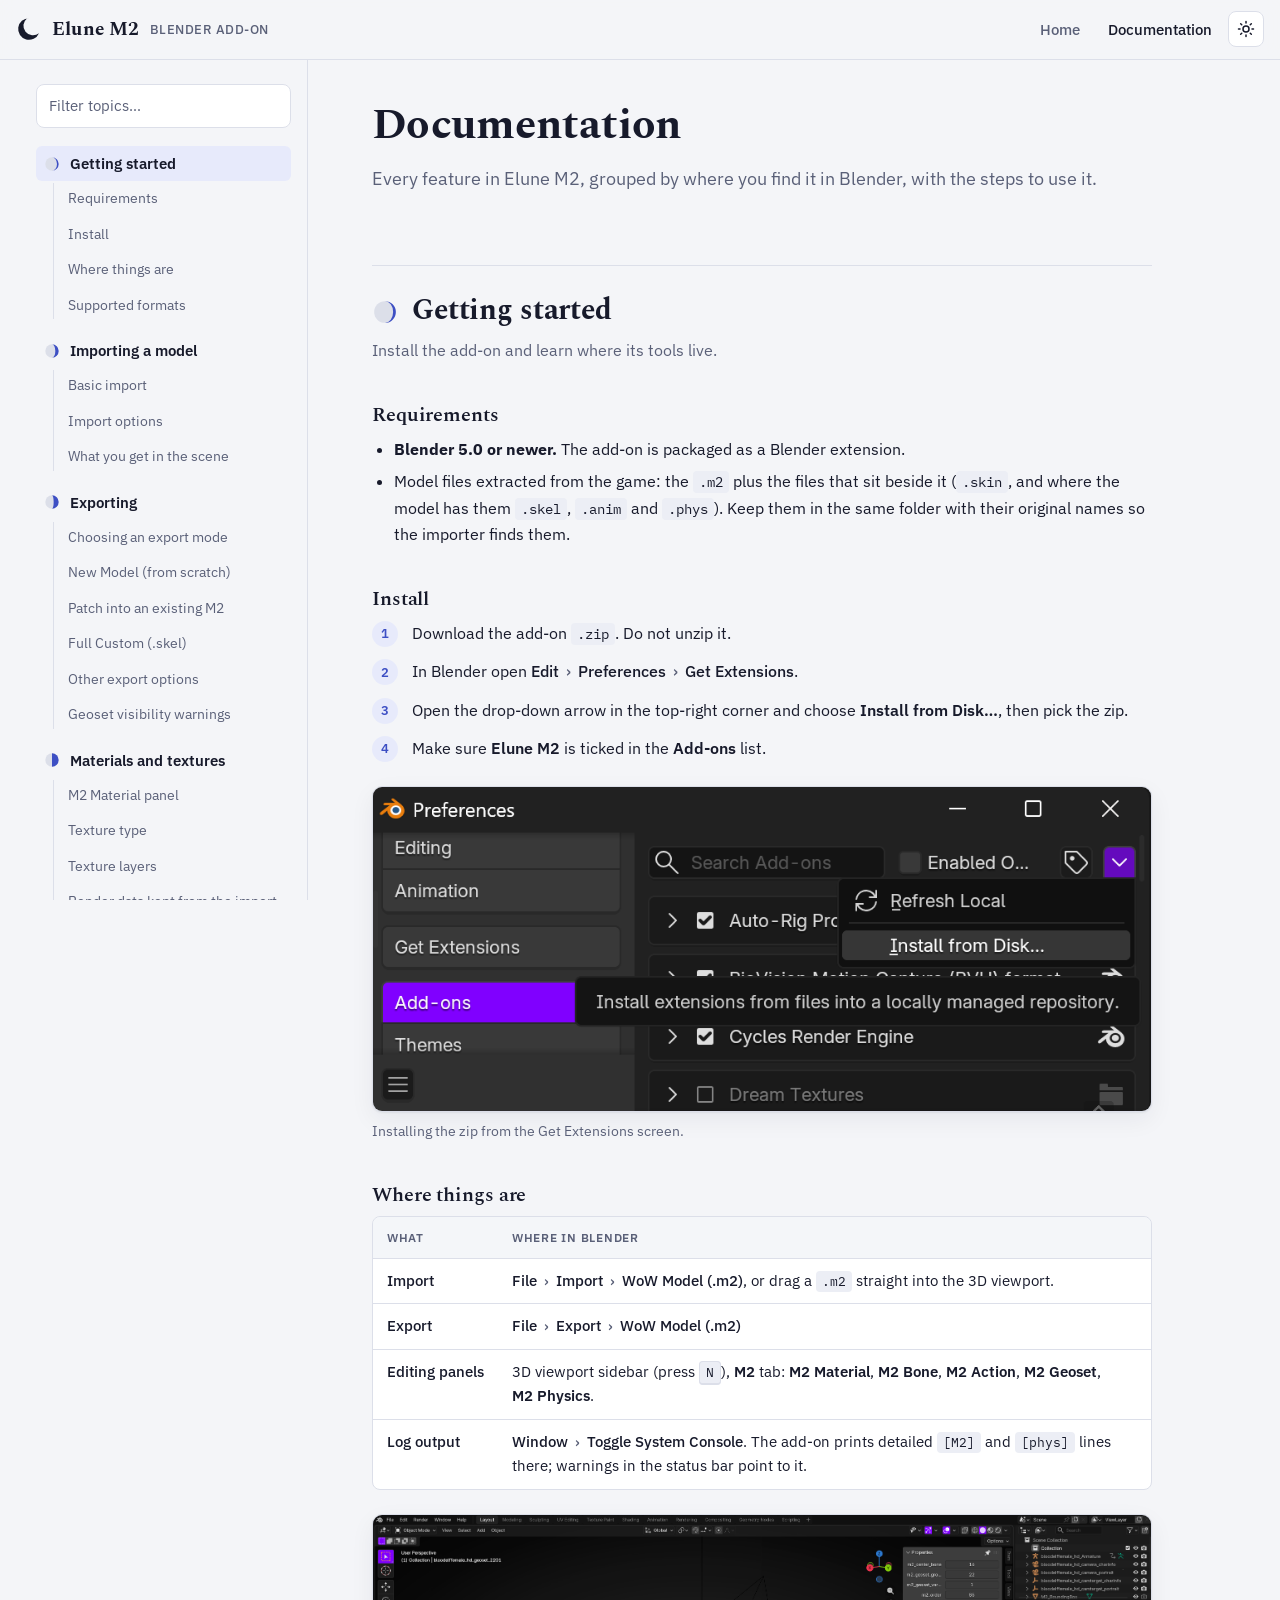
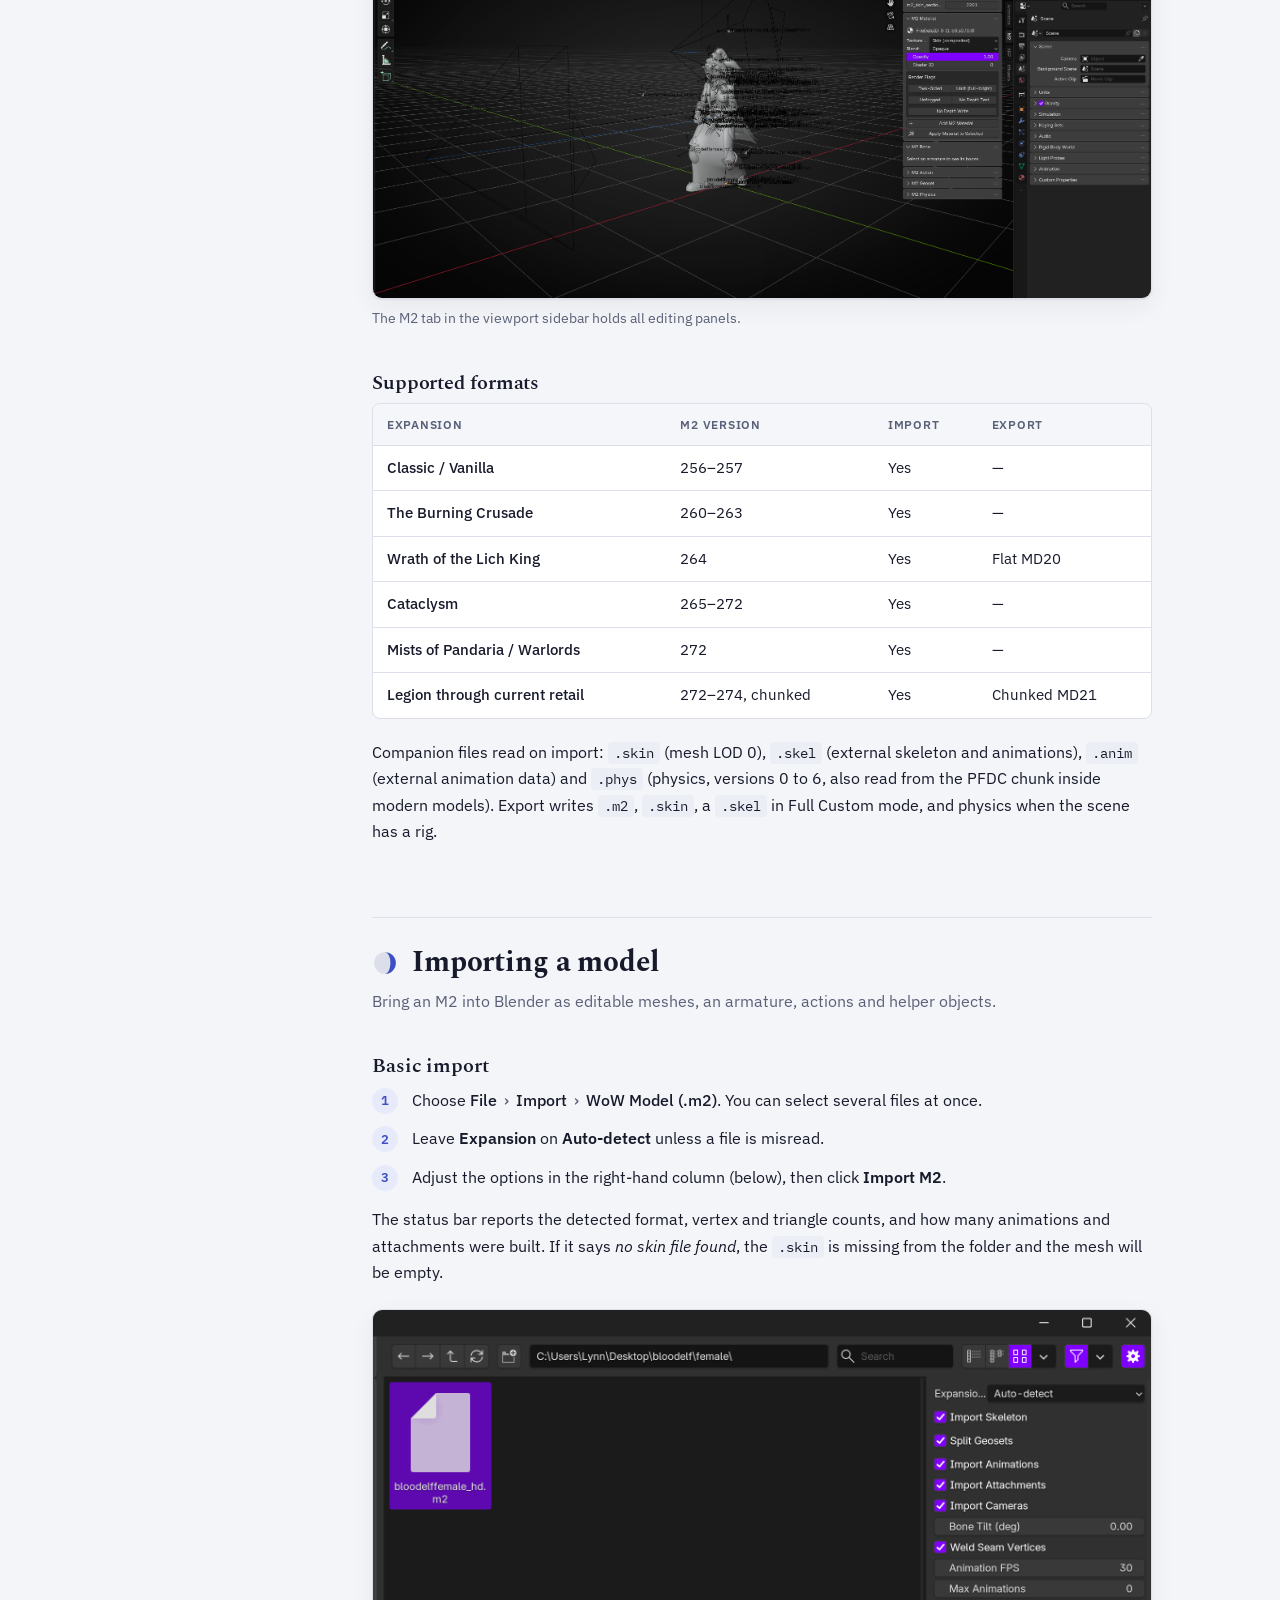
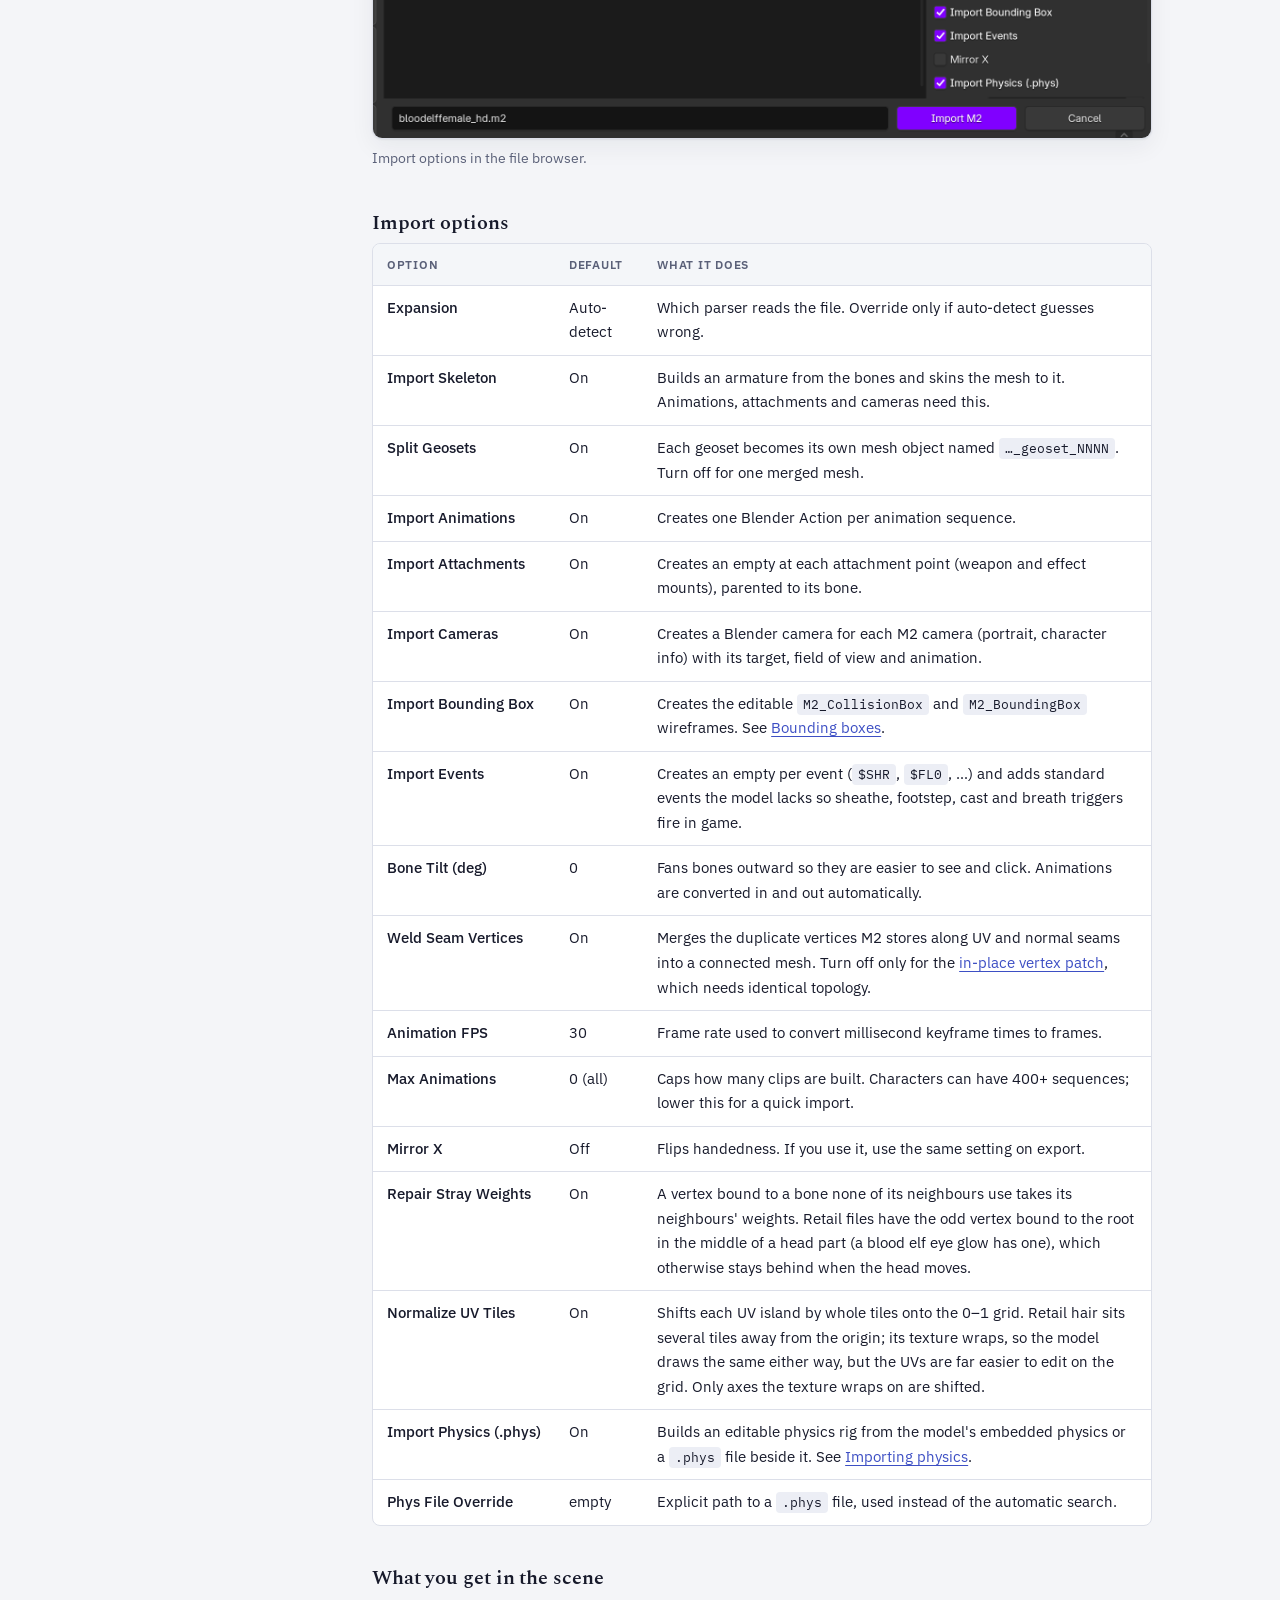
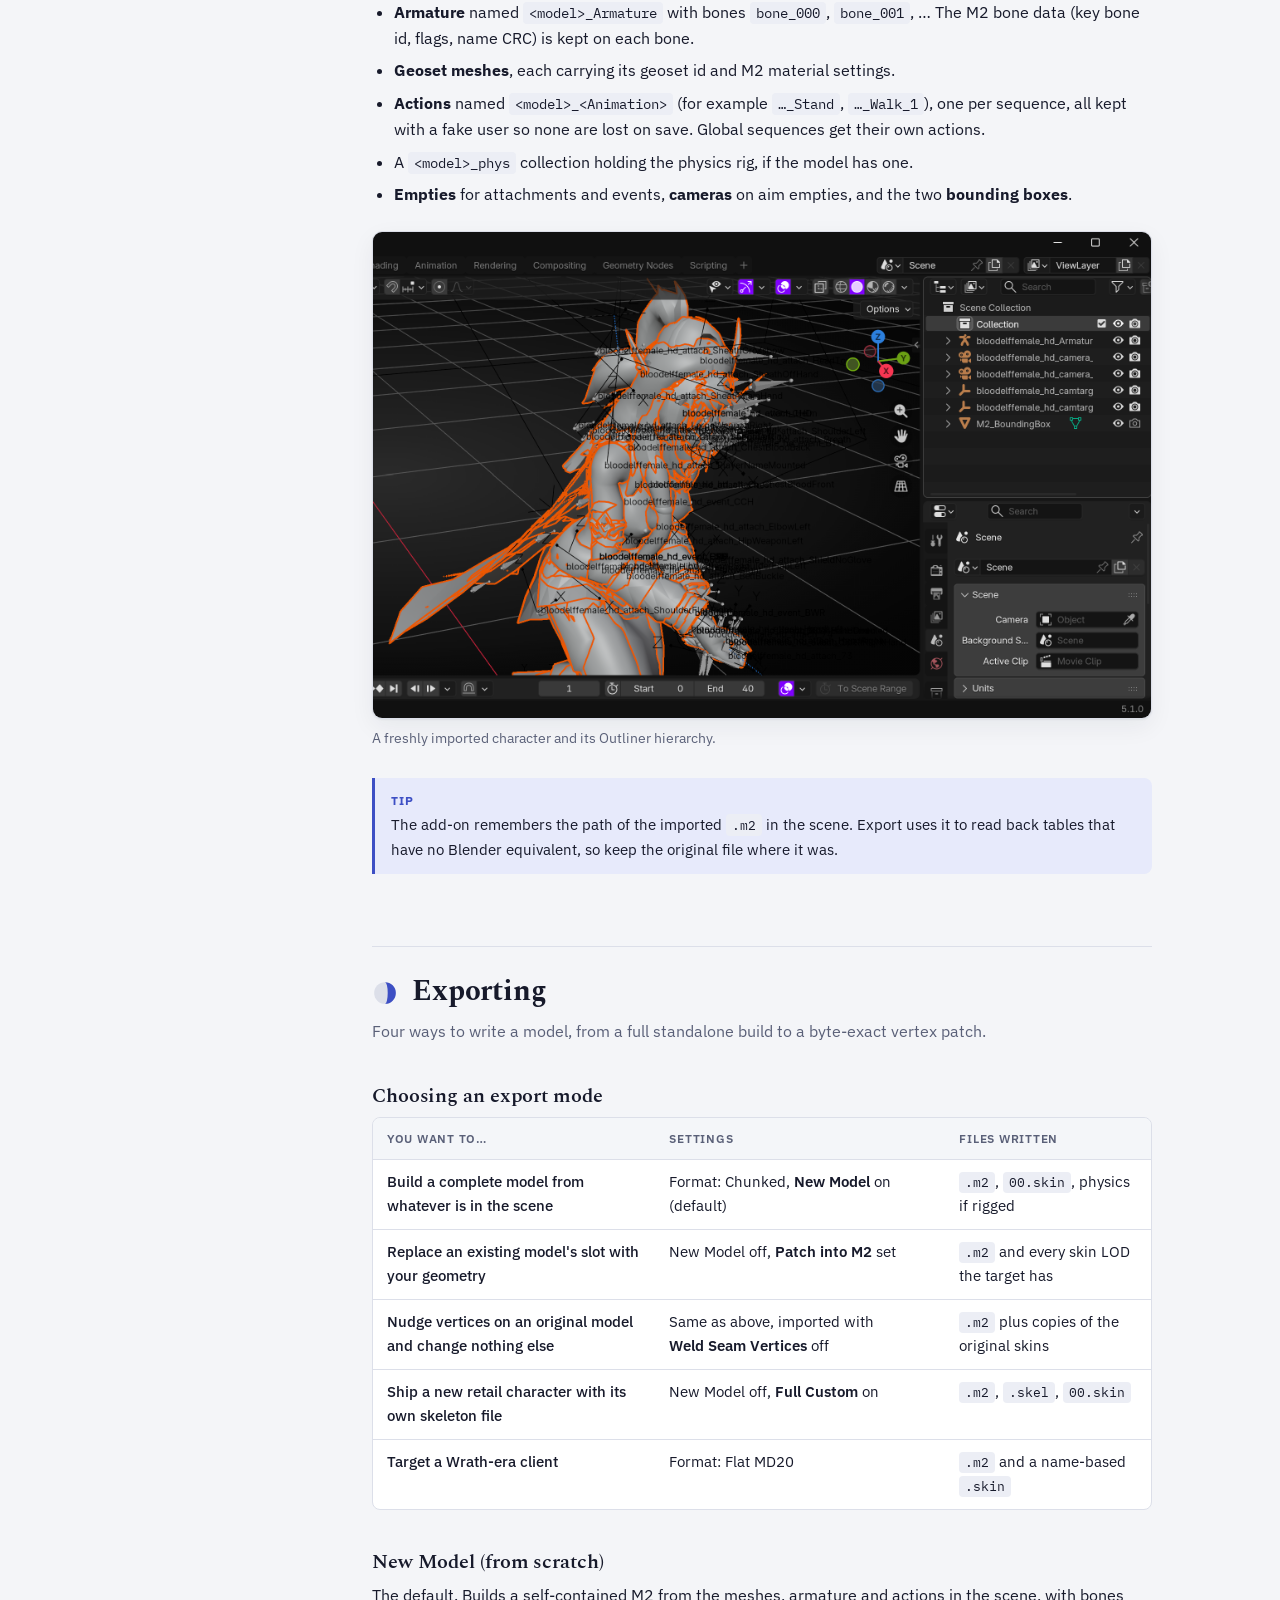
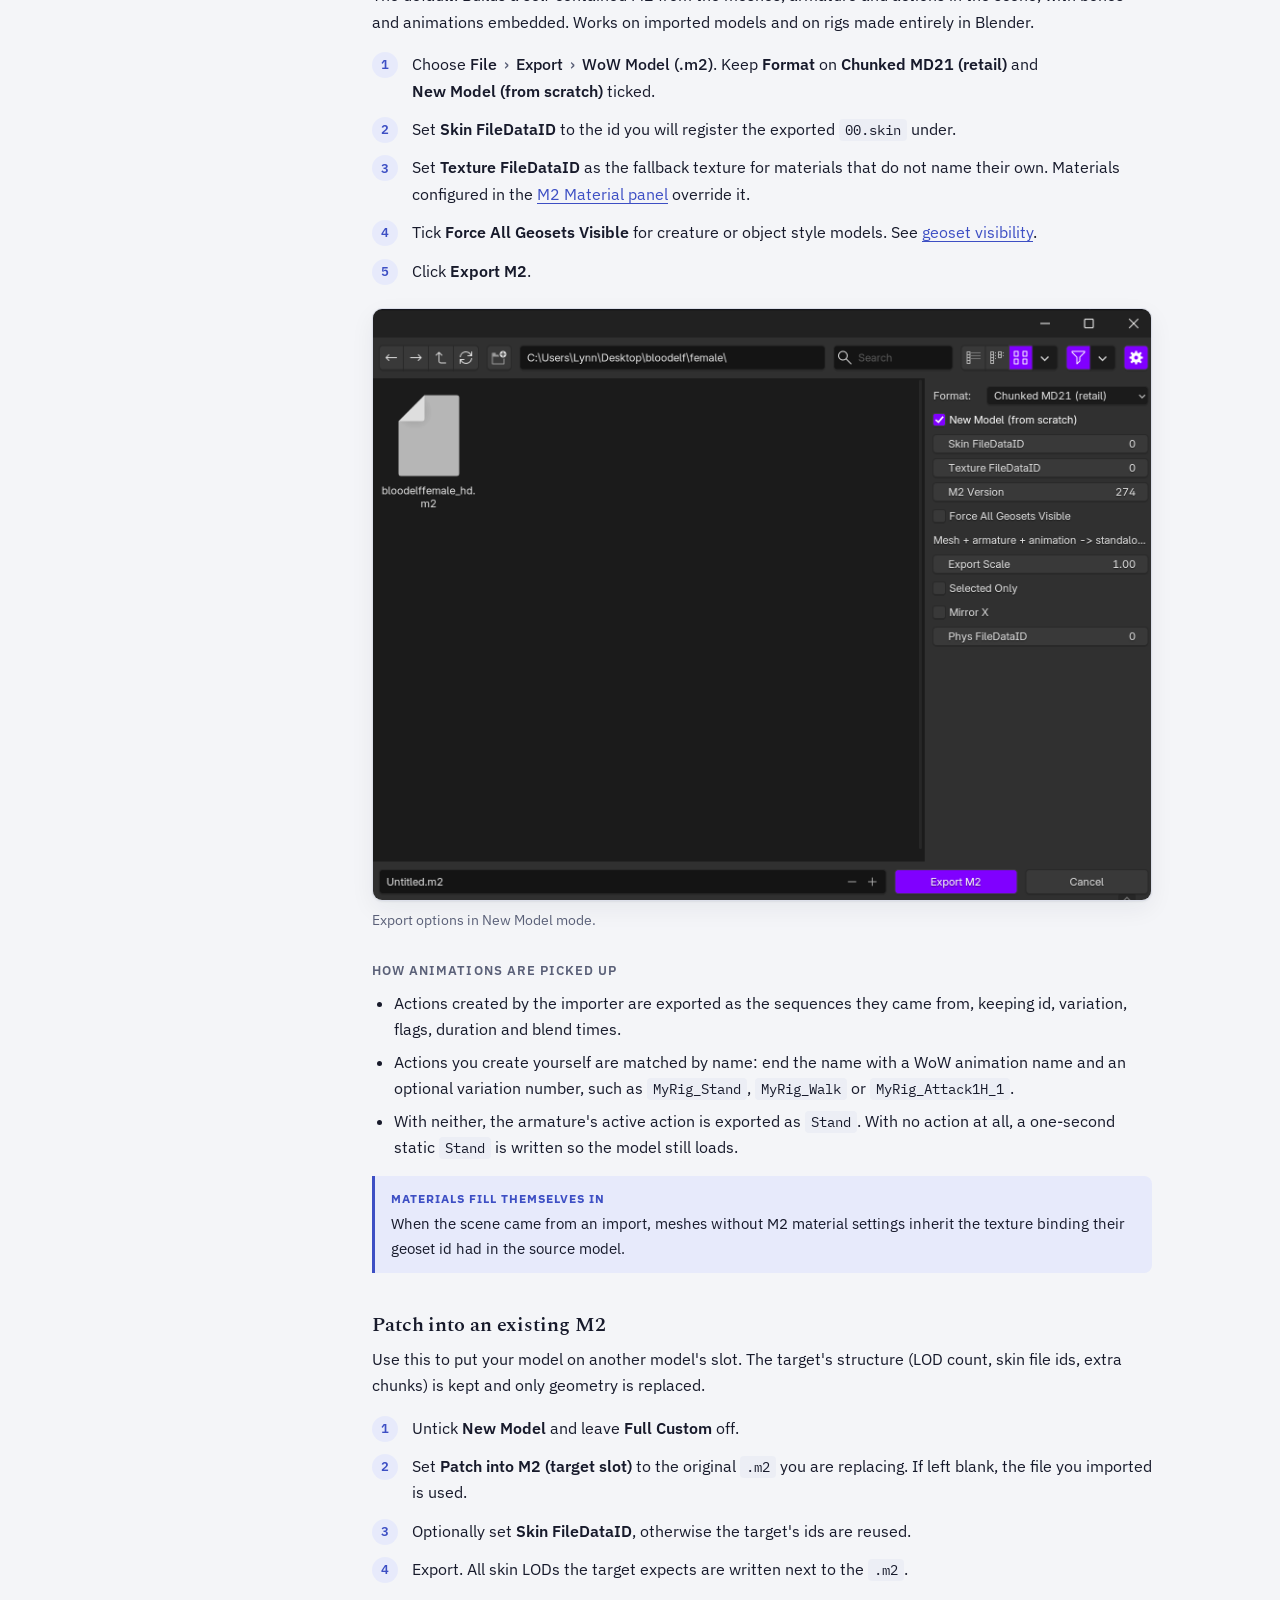
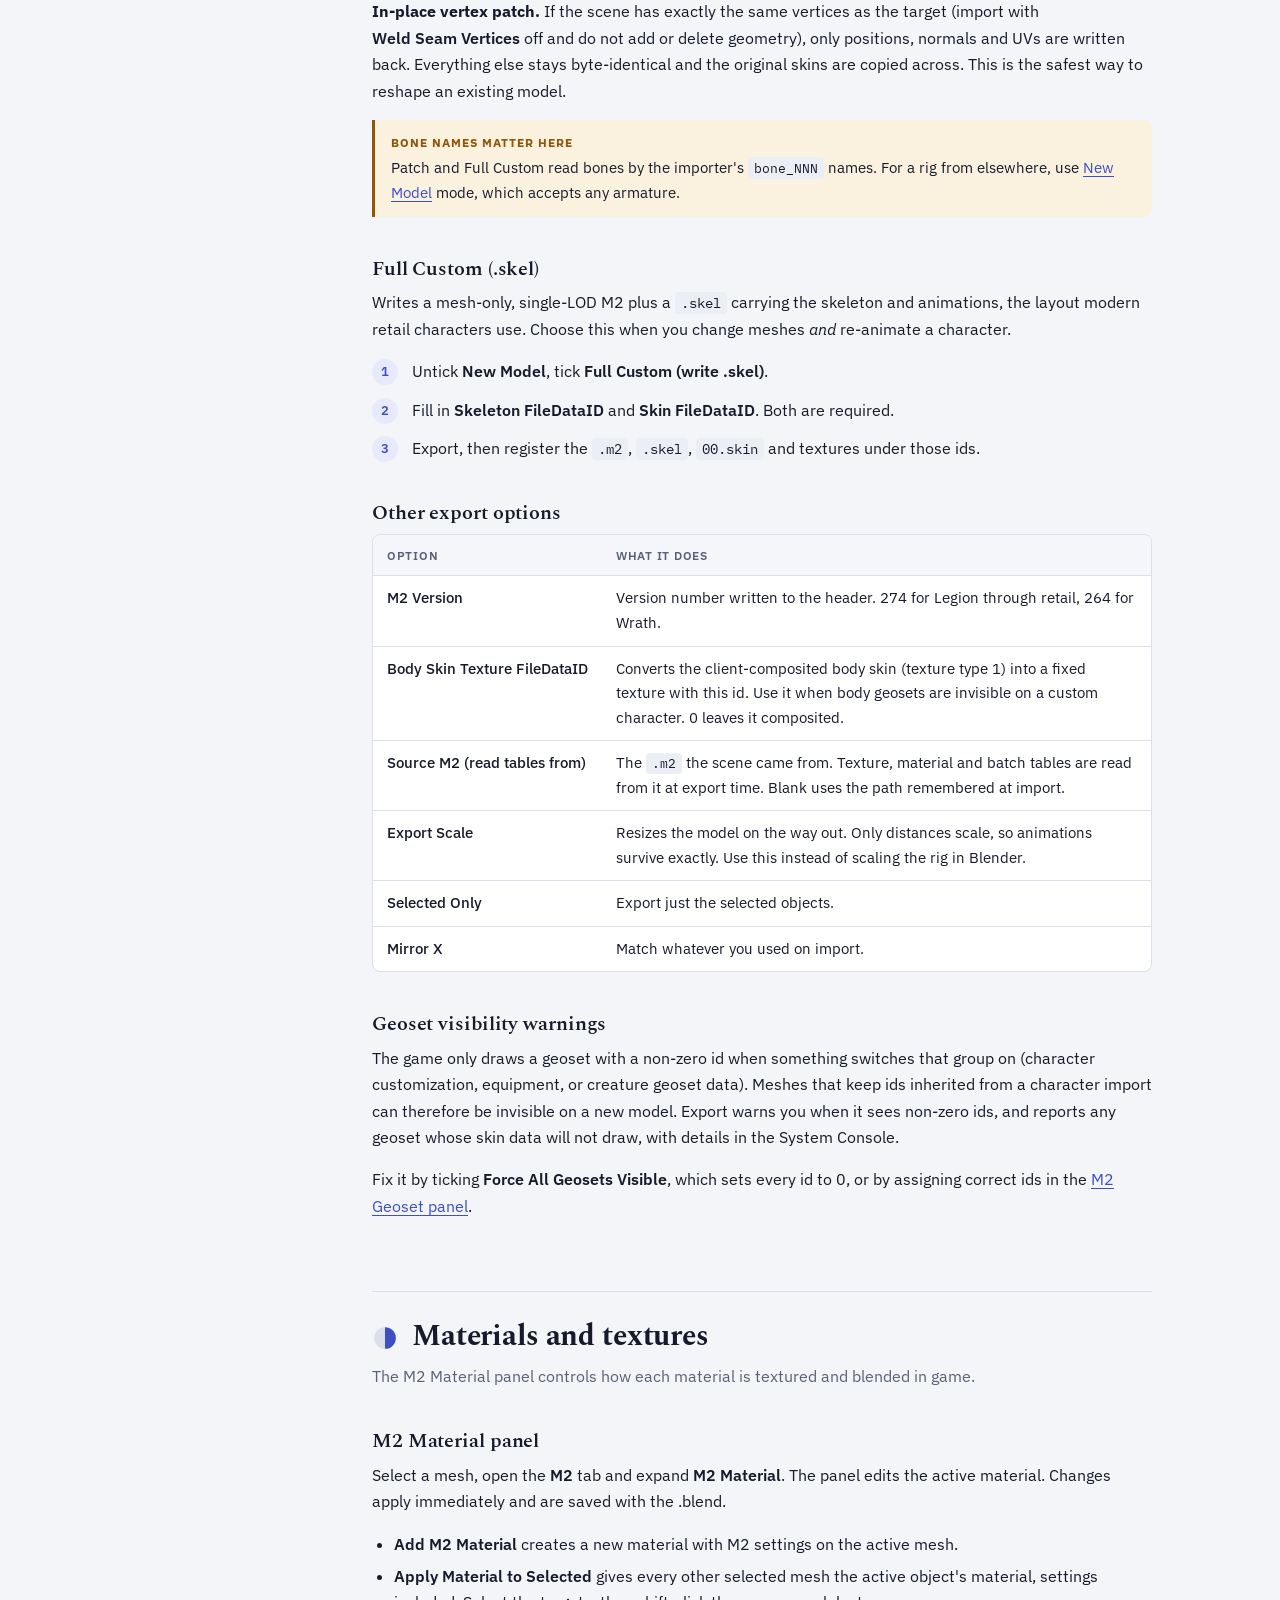
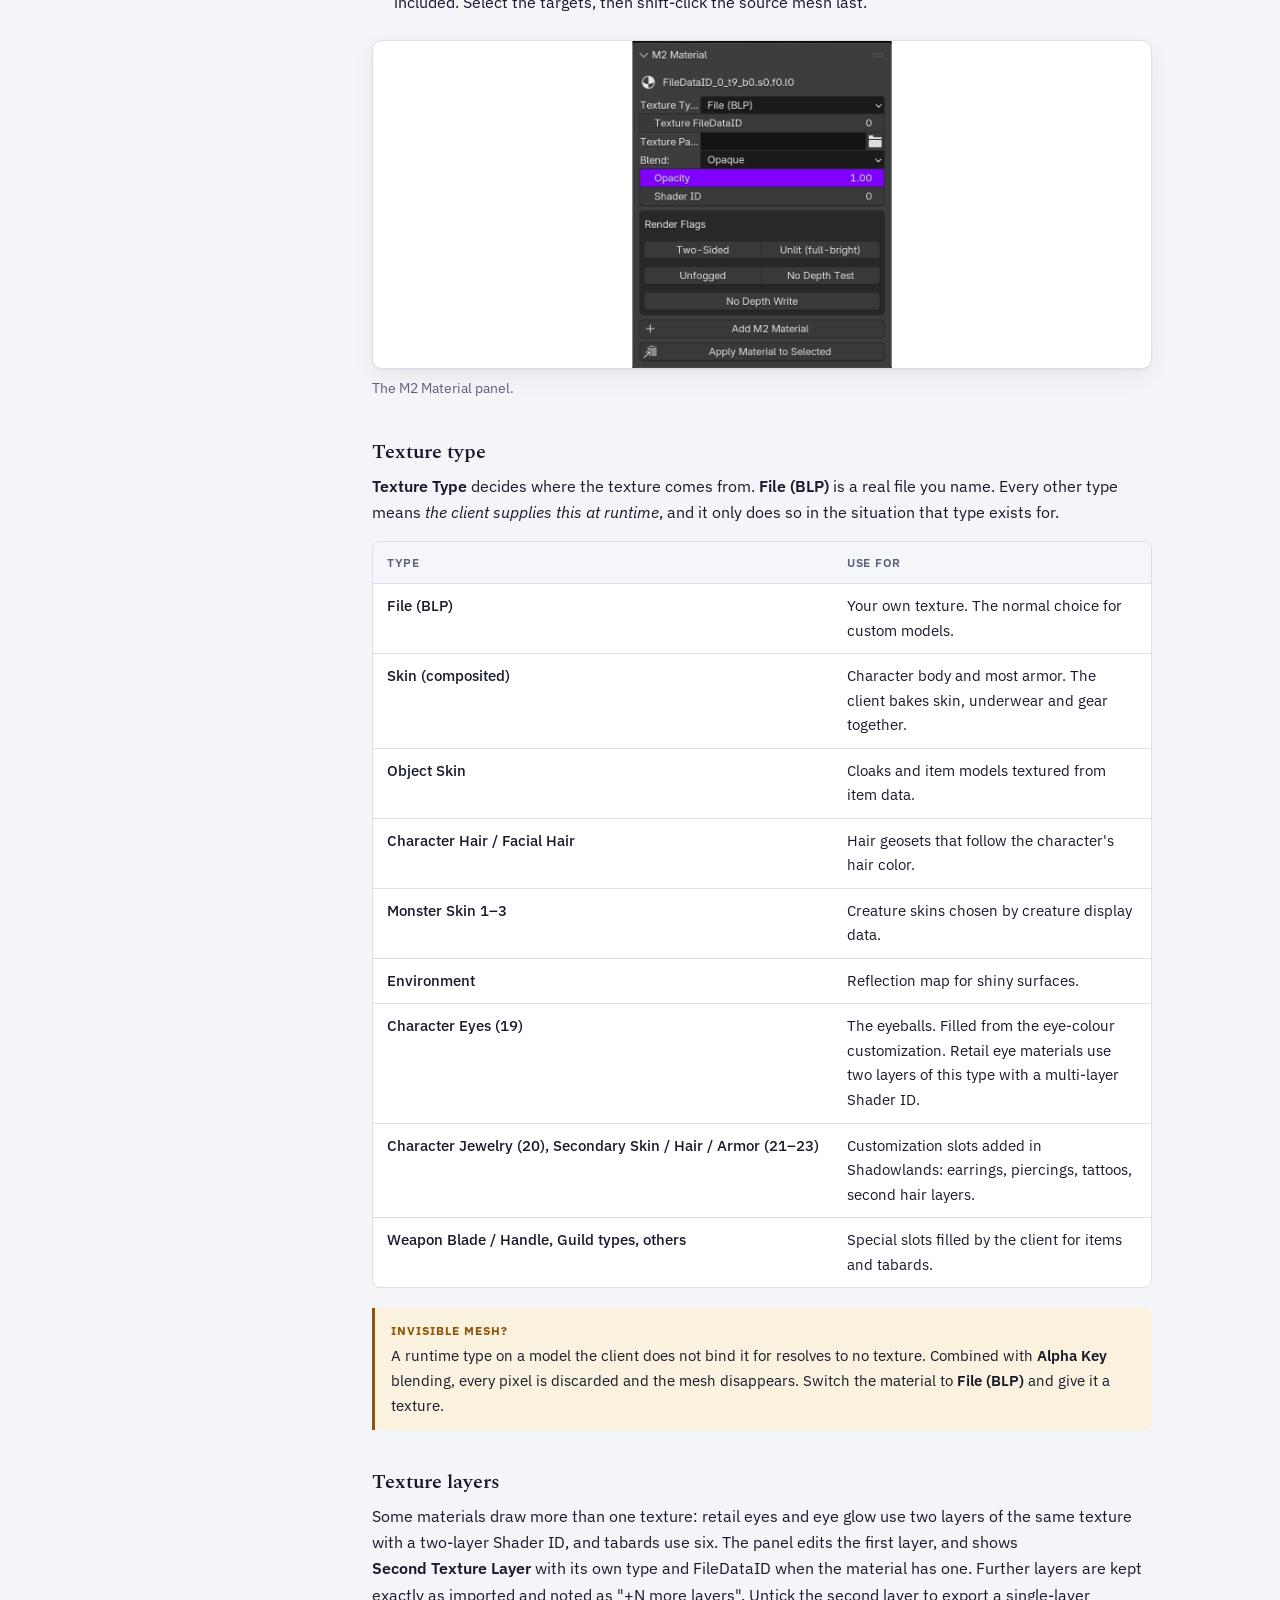
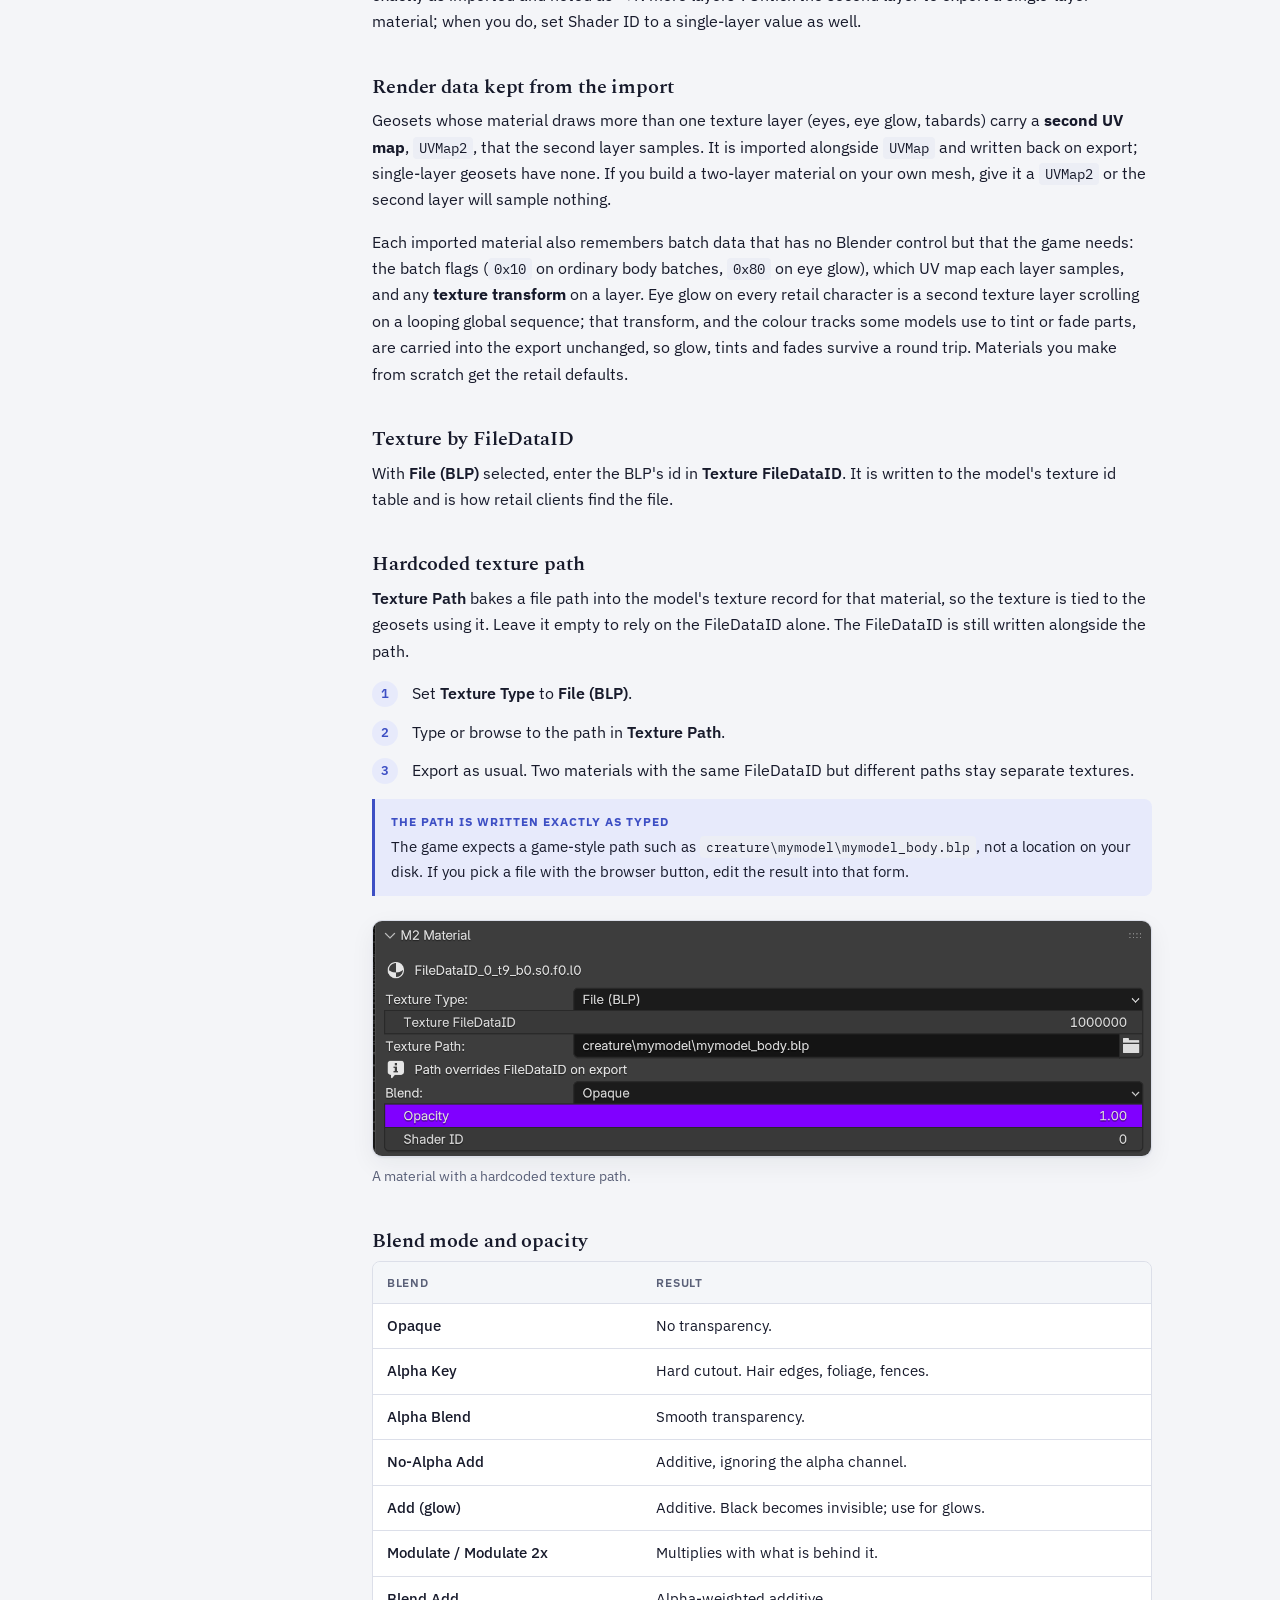
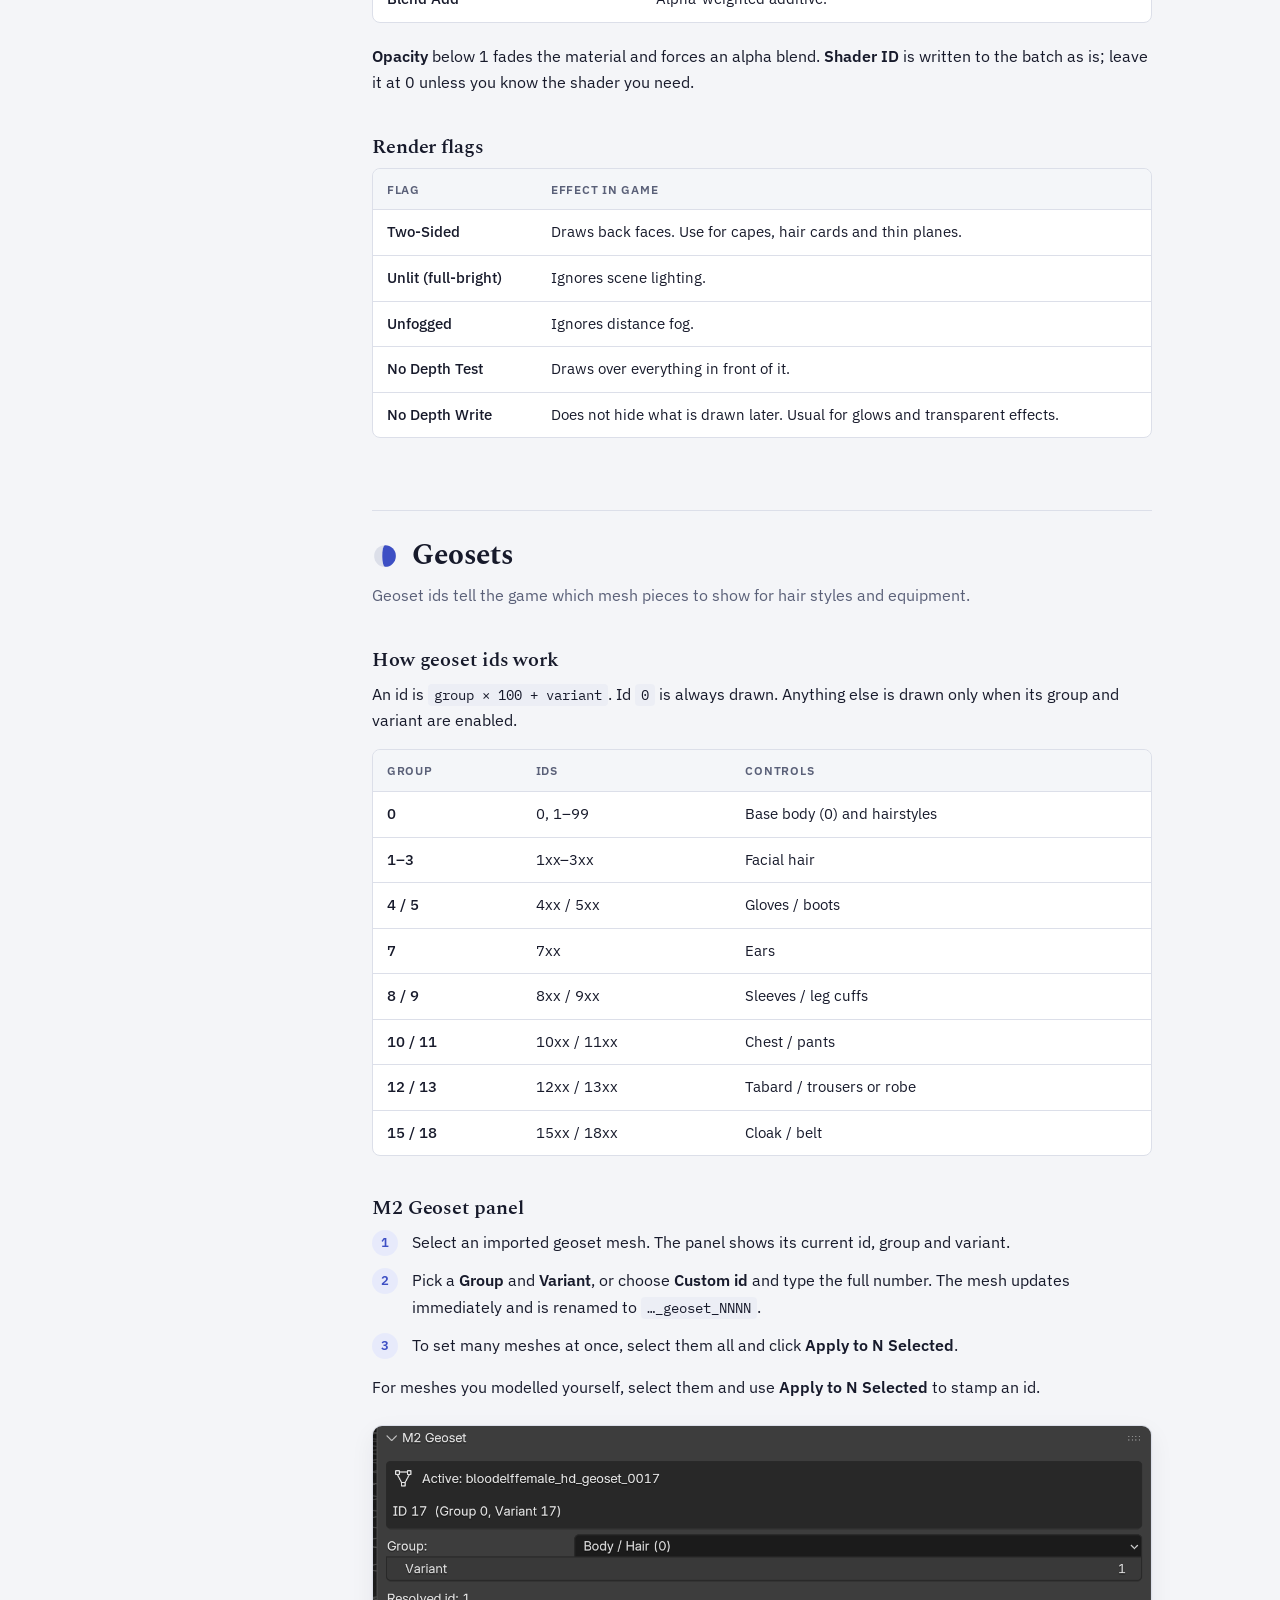
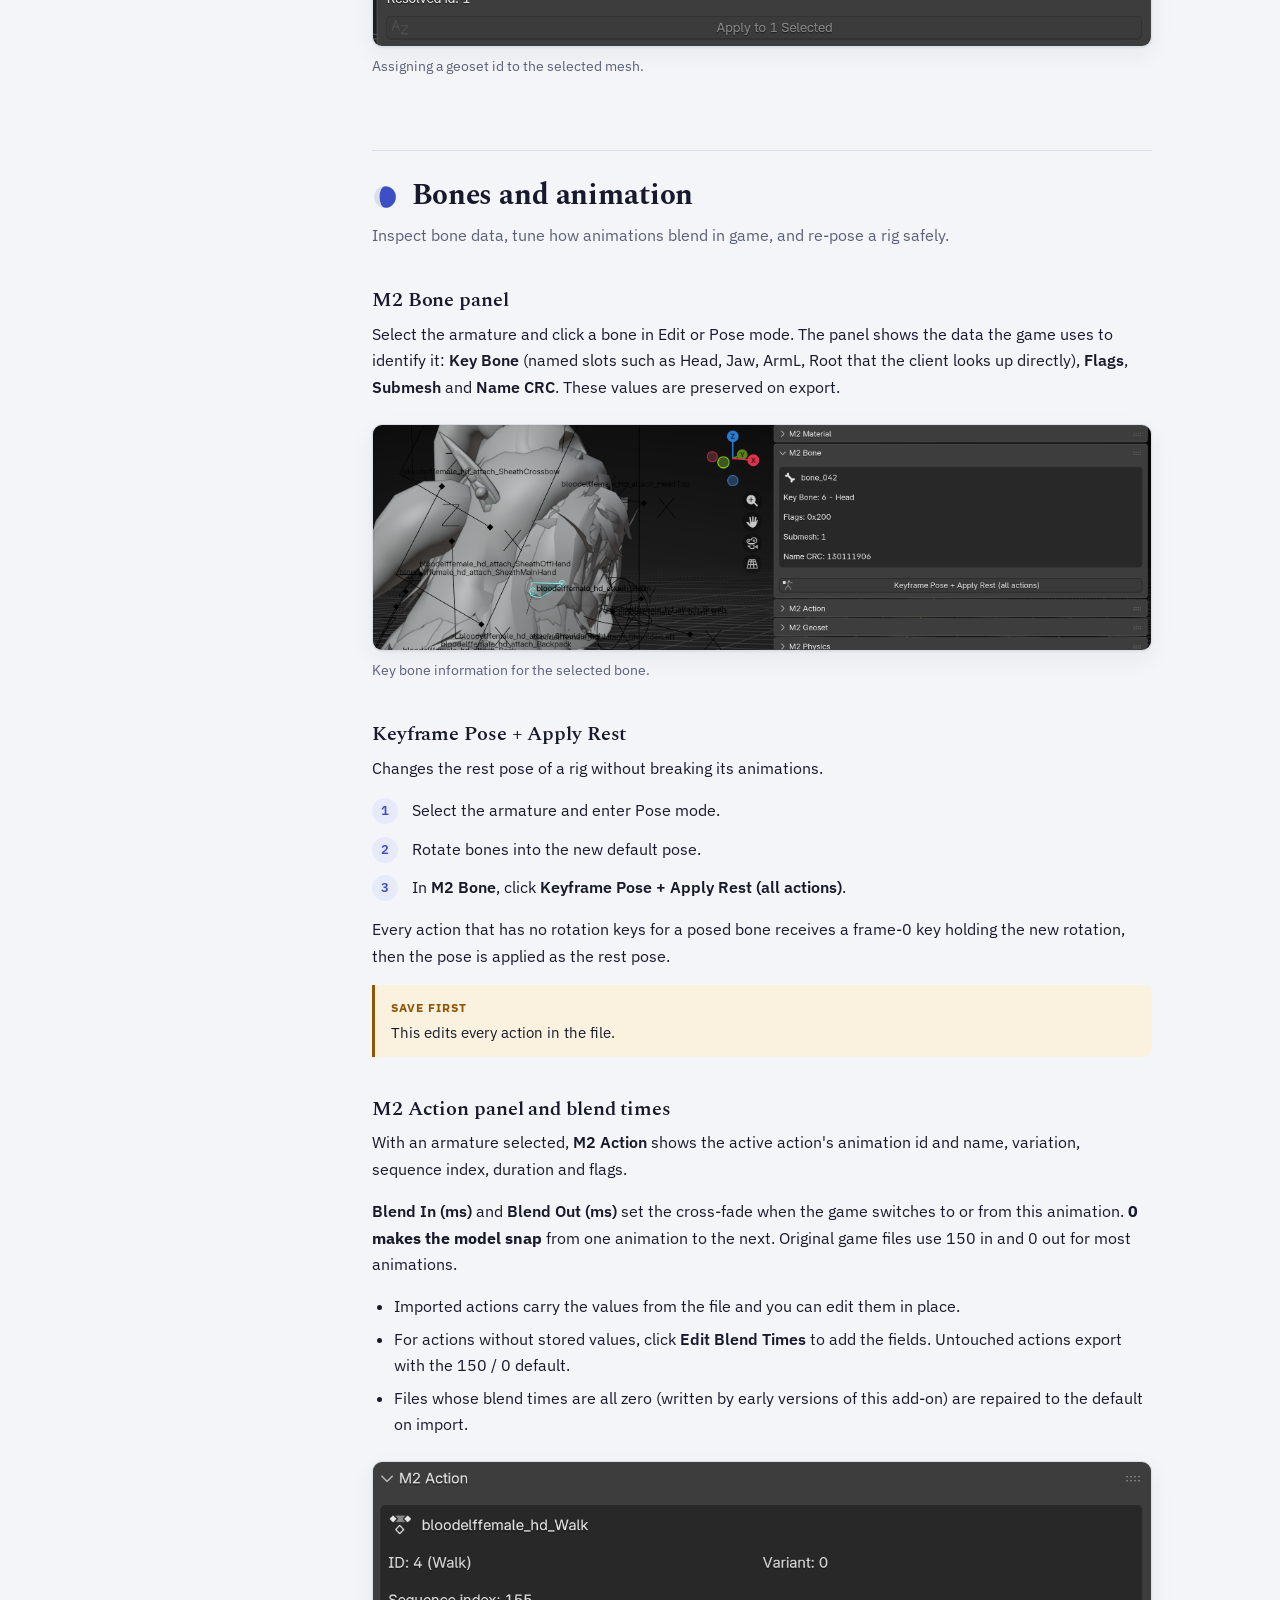
==== commit 5ddb5198: "Physics updated" ====
--- a/documentation.html
+++ b/documentation.html
@@ -49,7 +49,7 @@
 <h3 id="requirements">Requirements</h3>
 <ul>
   <li><strong>Blender 5.0 or newer.</strong> The add-on is packaged as a Blender extension.</li>
-  <li>Model files extracted from the game: the <code>.m2</code> plus the files that sit beside it (<code>.skin</code>, and for modern characters <code>.skel</code> and <code>.anim</code>). Keep them in the same folder with their original names so the importer finds them.</li>
+  <li>Model files extracted from the game: the <code>.m2</code> plus the files that sit beside it (<code>.skin</code>, and where the model has them <code>.skel</code>, <code>.anim</code> and <code>.phys</code>). Keep them in the same folder with their original names so the importer finds them.</li>
 </ul>
 
 <h3 id="install">Install</h3>
@@ -69,7 +69,7 @@
   <tbody>
     <tr><td>Import</td><td><span class="path">File <span class="sep">›</span> Import <span class="sep">›</span> WoW Model (.m2)</span>, or drag a <code>.m2</code> straight into the 3D viewport.</td></tr>
     <tr><td>Export</td><td><span class="path">File <span class="sep">›</span> Export <span class="sep">›</span> WoW Model (.m2)</span></td></tr>
-    <tr><td>Editing panels</td><td>3D viewport sidebar (press <kbd>N</kbd>), <span class="ui">M2</span> tab: <span class="ui">M2 Material</span>, <span class="ui">M2 Bone</span>, <span class="ui">M2 Action</span>, <span class="ui">M2 Geoset</span>. The <span class="ui">M2 Physics</span> panel is <a href="#physics">work in progress</a>.</td></tr>
+    <tr><td>Editing panels</td><td>3D viewport sidebar (press <kbd>N</kbd>), <span class="ui">M2</span> tab: <span class="ui">M2 Material</span>, <span class="ui">M2 Bone</span>, <span class="ui">M2 Action</span>, <span class="ui">M2 Geoset</span>, <span class="ui">M2 Physics</span>.</td></tr>
     <tr><td>Log output</td><td><span class="path">Window <span class="sep">›</span> Toggle System Console</span>. The add-on prints detailed <code>[M2]</code> and <code>[phys]</code> lines there; warnings in the status bar point to it.</td></tr>
   </tbody>
 </table></div>
@@ -89,7 +89,7 @@
     <tr><td>Legion through current retail</td><td>272–274, chunked</td><td>Yes</td><td>Chunked MD21</td></tr>
   </tbody>
 </table></div>
-<p>Companion files read on import: <code>.skin</code> (mesh LOD 0), <code>.skel</code> (external skeleton and animations), and <code>.anim</code> (external animation data). Export writes <code>.m2</code>, <code>.skin</code>, and in Full Custom mode a <code>.skel</code>. Support for <code>.phys</code> physics files is <a href="#physics">coming soon</a>.</p>
+<p>Companion files read on import: <code>.skin</code> (mesh LOD 0), <code>.skel</code> (external skeleton and animations), <code>.anim</code> (external animation data) and <code>.phys</code> (physics, versions 0 to 6, also read from the PFDC chunk inside modern models). Export writes <code>.m2</code>, <code>.skin</code>, a <code>.skel</code> in Full Custom mode, and physics when the scene has a rig.</p>
 
 <!-- ============================================================ -->
 <h2 id="importing">Importing a model</h2>
@@ -116,15 +116,17 @@
     <tr><td>Import Animations</td><td>On</td><td>Creates one Blender Action per animation sequence.</td></tr>
     <tr><td>Import Attachments</td><td>On</td><td>Creates an empty at each attachment point (weapon and effect mounts), parented to its bone.</td></tr>
     <tr><td>Import Cameras</td><td>On</td><td>Creates a Blender camera for each M2 camera (portrait, character info) with its target, field of view and animation.</td></tr>
-    <tr><td>Import Bounding Box</td><td>On</td><td>Creates the editable <code>M2_BoundingBox</code> wireframe. See <a href="#bounding-box">Bounding box</a>.</td></tr>
+    <tr><td>Import Bounding Box</td><td>On</td><td>Creates the editable <code>M2_CollisionBox</code> and <code>M2_BoundingBox</code> wireframes. See <a href="#bounding-box">Bounding boxes</a>.</td></tr>
     <tr><td>Import Events</td><td>On</td><td>Creates an empty per event (<code>$SHR</code>, <code>$FL0</code>, …) and adds standard events the model lacks so sheathe, footstep, cast and breath triggers fire in game.</td></tr>
     <tr><td>Bone Tilt (deg)</td><td>0</td><td>Fans bones outward so they are easier to see and click. Animations are converted in and out automatically.</td></tr>
     <tr><td>Weld Seam Vertices</td><td>On</td><td>Merges the duplicate vertices M2 stores along UV and normal seams into a connected mesh. Turn off only for the <a href="#export-patch">in-place vertex patch</a>, which needs identical topology.</td></tr>
     <tr><td>Animation FPS</td><td>30</td><td>Frame rate used to convert millisecond keyframe times to frames.</td></tr>
     <tr><td>Max Animations</td><td>0 (all)</td><td>Caps how many clips are built. Characters can have 400+ sequences; lower this for a quick import.</td></tr>
     <tr><td>Mirror X</td><td>Off</td><td>Flips handedness. If you use it, use the same setting on export.</td></tr>
-    <tr><td>Import Physics (.phys)</td><td>On</td><td>Experimental. Physics is <a href="#physics">work in progress</a>; untick this for now.</td></tr>
-    <tr><td>Phys File Override</td><td>empty</td><td>Experimental. Only shown when Import Physics is on.</td></tr>
+    <tr><td>Repair Stray Weights</td><td>On</td><td>A vertex bound to a bone none of its neighbours use takes its neighbours' weights. Retail files have the odd vertex bound to the root in the middle of a head part (a blood elf eye glow has one), which otherwise stays behind when the head moves.</td></tr>
+    <tr><td>Normalize UV Tiles</td><td>On</td><td>Shifts each UV island by whole tiles onto the 0–1 grid. Retail hair sits several tiles away from the origin; its texture wraps, so the model draws the same either way, but the UVs are far easier to edit on the grid. Only axes the texture wraps on are shifted.</td></tr>
+    <tr><td>Import Physics (.phys)</td><td>On</td><td>Builds an editable physics rig from the model's embedded physics or a <code>.phys</code> file beside it. See <a href="#physics-import">Importing physics</a>.</td></tr>
+    <tr><td>Phys File Override</td><td>empty</td><td>Explicit path to a <code>.phys</code> file, used instead of the automatic search.</td></tr>
   </tbody>
 </table></div>
 
@@ -133,7 +135,8 @@
   <li><strong>Armature</strong> named <code>&lt;model&gt;_Armature</code> with bones <code>bone_000</code>, <code>bone_001</code>, … The M2 bone data (key bone id, flags, name CRC) is kept on each bone.</li>
   <li><strong>Geoset meshes</strong>, each carrying its geoset id and M2 material settings.</li>
   <li><strong>Actions</strong> named <code>&lt;model&gt;_&lt;Animation&gt;</code> (for example <code>…_Stand</code>, <code>…_Walk_1</code>), one per sequence, all kept with a fake user so none are lost on save. Global sequences get their own actions.</li>
-  <li><strong>Empties</strong> for attachments and events, <strong>cameras</strong>, and the <strong>bounding box</strong>.</li>
+  <li>A <code>&lt;model&gt;_phys</code> collection holding the physics rig, if the model has one.</li>
+  <li><strong>Empties</strong> for attachments and events, <strong>cameras</strong> on aim empties, and the two <strong>bounding boxes</strong>.</li>
 </ul>
 <figure class="shot wide" data-shot="imported-scene" data-hint="Viewport plus Outliner after importing a character: armature, geoset meshes, attachment empties and bounding box.">
   <figcaption>A freshly imported character and its Outliner hierarchy.</figcaption>
@@ -148,7 +151,7 @@
 <div class="table-wrap"><table>
   <thead><tr><th>You want to…</th><th>Settings</th><th>Files written</th></tr></thead>
   <tbody>
-    <tr><td class="wrap">Build a complete model from whatever is in the scene</td><td>Format: Chunked, <span class="ui">New Model</span> on (default)</td><td><code>.m2</code>, <code>00.skin</code></td></tr>
+    <tr><td class="wrap">Build a complete model from whatever is in the scene</td><td>Format: Chunked, <span class="ui">New Model</span> on (default)</td><td><code>.m2</code>, <code>00.skin</code>, physics if rigged</td></tr>
     <tr><td class="wrap">Replace an existing model's slot with your geometry</td><td>New Model off, <span class="ui">Patch into M2</span> set</td><td><code>.m2</code> and every skin LOD the target has</td></tr>
     <tr><td class="wrap">Nudge vertices on an original model and change nothing else</td><td>Same as above, imported with <span class="ui">Weld Seam Vertices</span> off</td><td><code>.m2</code> plus copies of the original skins</td></tr>
     <tr><td class="wrap">Ship a new retail character with its own skeleton file</td><td>New Model off, <span class="ui">Full Custom</span> on</td><td><code>.m2</code>, <code>.skel</code>, <code>00.skin</code></td></tr>
@@ -165,7 +168,7 @@
   <li>Tick <span class="ui">Force All Geosets Visible</span> for creature or object style models. See <a href="#geoset-visibility">geoset visibility</a>.</li>
   <li>Click <span class="ui">Export M2</span>.</li>
 </ol>
-<figure class="shot" data-shot="export-new-model" data-hint="The export file browser with New Model ticked, showing Skin FileDataID, Texture FileDataID, M2 Version, Force All Geosets Visible, Export Scale.">
+<figure class="shot" data-shot="export-new-model" data-hint="The export file browser with New Model ticked, showing Skin FileDataID, Texture FileDataID, M2 Version, Force All Geosets Visible, Export Scale, and the 'Physics rig found' line.">
   <figcaption>Export options in New Model mode.</figcaption>
 </figure>
 <h4>How animations are picked up</h4>
@@ -205,7 +208,6 @@
     <tr><td>Export Scale</td><td>Resizes the model on the way out. Only distances scale, so animations survive exactly. Use this instead of scaling the rig in Blender.</td></tr>
     <tr><td>Selected Only</td><td>Export just the selected objects.</td></tr>
     <tr><td>Mirror X</td><td>Match whatever you used on import.</td></tr>
-    <tr><td>Phys FileDataID</td><td>Experimental. Leave at 0; physics is <a href="#physics">work in progress</a>.</td></tr>
   </tbody>
 </table></div>
 
@@ -238,10 +240,19 @@
     <tr><td>Character Hair / Facial Hair</td><td>Hair geosets that follow the character's hair color.</td></tr>
     <tr><td>Monster Skin 1–3</td><td>Creature skins chosen by creature display data.</td></tr>
     <tr><td>Environment</td><td>Reflection map for shiny surfaces.</td></tr>
+    <tr><td>Character Eyes (19)</td><td>The eyeballs. Filled from the eye-colour customization. Retail eye materials use two layers of this type with a multi-layer Shader ID.</td></tr>
+    <tr><td>Character Jewelry (20), Secondary Skin / Hair / Armor (21–23)</td><td>Customization slots added in Shadowlands: earrings, piercings, tattoos, second hair layers.</td></tr>
     <tr><td>Weapon Blade / Handle, Guild types, others</td><td>Special slots filled by the client for items and tabards.</td></tr>
   </tbody>
 </table></div>
 <div class="warn"><strong>Invisible mesh?</strong>A runtime type on a model the client does not bind it for resolves to no texture. Combined with <span class="ui">Alpha Key</span> blending, every pixel is discarded and the mesh disappears. Switch the material to <span class="ui">File (BLP)</span> and give it a texture.</div>
+
+<h3 id="texture-layers">Texture layers</h3>
+<p>Some materials draw more than one texture: retail eyes and eye glow use two layers of the same texture with a two-layer Shader ID, and tabards use six. The panel edits the first layer, and shows <span class="ui">Second Texture Layer</span> with its own type and FileDataID when the material has one. Further layers are kept exactly as imported and noted as "+N more layers". Untick the second layer to export a single-layer material; when you do, set Shader ID to a single-layer value as well.</p>
+
+<h3 id="render-data">Render data kept from the import</h3>
+<p>Geosets whose material draws more than one texture layer (eyes, eye glow, tabards) carry a <strong>second UV map</strong>, <code>UVMap2</code>, that the second layer samples. It is imported alongside <code>UVMap</code> and written back on export; single-layer geosets have none. If you build a two-layer material on your own mesh, give it a <code>UVMap2</code> or the second layer will sample nothing.</p>
+<p>Each imported material also remembers batch data that has no Blender control but that the game needs: the batch flags (<code>0x10</code> on ordinary body batches, <code>0x80</code> on eye glow), which UV map each layer samples, and any <strong>texture transform</strong> on a layer. Eye glow on every retail character is a second texture layer scrolling on a looping global sequence; that transform, and the colour tracks some models use to tint or fade parts, are carried into the export unchanged, so glow, tints and fades survive a round trip. Materials you make from scratch get the retail defaults.</p>
 
 <h3 id="texture-fid">Texture by FileDataID</h3>
 <p>With <span class="ui">File (BLP)</span> selected, enter the BLP's id in <span class="ui">Texture FileDataID</span>. It is written to the model's texture id table and is how retail clients find the file.</p>
@@ -351,39 +362,171 @@
 <h3 id="naming-actions">Naming your own actions</h3>
 <p>New Model export recognises actions whose name ends in a WoW animation name, optionally followed by a variation number: <code>Stand</code>, <code>Rig_Run</code>, <code>Rig_Attack1H_1</code>, <code>Rig_EmoteDance</code>. A trailing <code>_remap</code> from retargeting tools is ignored. Variations of the same animation are linked and given equal play weight automatically.</p>
 
-<h3 id="bounding-box">Bounding box and camera framing</h3>
-<p>The <code>M2_BoundingBox</code> wireframe is the model's render bounds. The game frames portrait and character-screen cameras around its centre. Move, scale or edit its corners and export writes the new box. Raise it to make the camera look higher, lower it to look lower. Delete the object and bounds are computed from the vertices instead.</p>
-<figure class="shot" data-shot="bounding-box" data-hint="A model with the M2_BoundingBox wireframe selected and visibly adjusted around it.">
-  <figcaption>The editable bounding box.</figcaption>
+<h3 id="bounding-box">Bounding boxes and camera framing</h3>
+<p>Import creates two editable wireframe boxes, both read straight from the file:</p>
+<ul>
+  <li><code>M2_CollisionBox</code>: the collision box. On retail characters this is body-sized (about 0.3 m wide and 2 m tall), and it is what the <strong>character and transmog screens frame their camera from</strong>. If the model looks far away or off-centre there, this is the box to move or resize.</li>
+  <li><code>M2_BoundingBox</code>: the render bounds. Retail characters store a very large box here (it covers every animation) so the model is never culled mid-move. Leave it alone unless parts of the model vanish at the edge of the screen.</li>
+</ul>
+<p>Move, scale or edit either box and export writes the new values. Boxes you do not touch are written back exactly as the file had them, including their sphere radii. Delete a box object and that box is computed from the vertices instead.</p>
+<figure class="shot" data-shot="bounding-box" data-hint="A character with both boxes visible: the small body-sized M2_CollisionBox selected, and the much larger M2_BoundingBox around it.">
+  <figcaption>The collision box (small) and render bounds (large).</figcaption>
 </figure>
 
 <h3 id="attachments-events">Attachments, events and cameras</h3>
-<p>Attachment and event empties are parented to their bones, so move them in the viewport to reposition weapon mounts, spell origins or footstep triggers. Imported cameras keep their target empty, clip distances, field of view and animation.</p>
-
-<!-- ============================================================ -->
-<h2 id="physics">Physics <span class="badge">Coming soon</span></h2>
-<p class="section-intro">Cloth, chain and jiggle physics with <code>.phys</code> import and export. In development, not ready to use yet.</p>
-
-<div class="wip">
-  <p class="wip-title">Work in progress</p>
-  <p>Physics support is still being built. An <span class="ui">M2 Physics</span> panel and physics options appear in the add-on, but they are experimental: results are unreliable and files written by them may not behave correctly in game. Full documentation will be added here when the feature is ready.</p>
-</div>
-
-<h3 id="physics-planned">What is planned</h3>
-<ul>
-  <li>Import a model's <code>.phys</code> file as an editable rigid-body rig.</li>
-  <li>One-click presets that set up cloth, chains and jiggle on selected bones.</li>
-  <li>Colliders, so simulated parts rest against the character.</li>
-  <li>A baked preview that plays the simulation on the skeleton inside Blender.</li>
-  <li>Export back to a <code>.phys</code> the game loads.</li>
-</ul>
-
-<h3 id="physics-meantime">In the meantime</h3>
-<p>Models import, edit and export normally without physics. To keep experimental physics data out of your work:</p>
-<ul>
-  <li>On import, untick <span class="ui">Import Physics (.phys)</span>.</li>
-  <li>On export, leave <span class="ui">Phys FileDataID</span> at 0. A <code>.phys</code> file is only written when the scene contains a Rigid Body World, so a scene without one exports no physics.</li>
-</ul>
+<p>Attachment and event empties are parented to their bones, so move them in the viewport to reposition weapon mounts, spell origins or footstep triggers.</p>
+<p>Each M2 camera (portrait, character info) is imported as a camera riding on a small aim empty (<code>…_camrig_…</code>) that points at a target empty, with world Z up, plus its clip distances, field of view and animation. Move the aim empty to move the camera and the target empty to change what it looks at; the camera object's own Z rotation is the roll. Export writes them back exactly, including the camera lookup table the client uses to pick the character-screen camera.</p>
+
+<!-- ============================================================ -->
+<h2 id="physics">Physics</h2>
+<p class="section-intro">Give a model cloth, chains and soft body parts that move in game: rig bones in one click, preview the motion on the skeleton in Blender, tune it, and export it inside the model.</p>
+
+<h3 id="physics-quickstart">Quick start</h3>
+<p>The whole workflow, from a retail model to a moving one in game.</p>
+<ol class="steps">
+  <li><strong>Import the original model.</strong> <span class="path">File <span class="sep">&rsaquo;</span> Import <span class="sep">&rsaquo;</span> WoW Model (.m2)</span> with the defaults. Start from the retail file, not from an earlier export of your own.</li>
+  <li><strong>Open the panel.</strong> Press <kbd>N</kbd> in the 3D viewport, pick the <span class="ui">M2</span> tab and expand <span class="ui">M2 Physics</span>. If the model already has physics, the top of the panel lists its rig with body and joint counts.</li>
+  <li><strong>Select the bones to animate.</strong> Click the armature, enter <span class="ui">Pose Mode</span> and select the bones. For a hanging chain (cloak, ponytail, tassel) select every bone of the chain but not the bone it hangs from. For a soft body part select just that part's bone or bones.</li>
+  <li><strong>Click a preset</strong> under <span class="ui">Build</span>: <span class="ui">Cloth</span>, <span class="ui">Chain</span>, <span class="ui">Jiggle</span> or <span class="ui">Soft Body</span>. The status bar reports how many bodies were made. Bodies appear on the bones, sized to the mesh they deform, with joint arrows leading to the anchor they hang from.</li>
+  <li><strong>Preview.</strong> Optionally assign a Walk or Run action to the armature first, then click <span class="ui">Start Preview</span>. The timeline plays and the bones follow their simulated bodies. Click <span class="ui">Stop Preview</span> when done.</li>
+  <li><strong>Tune.</strong> Select a joint or a body and adjust it (see <a href="#physics-tuning">Tuning the motion</a>). Preview again.</li>
+  <li><strong>Check and export.</strong> Click <span class="ui">Check Rig</span>, then export the model as usual (<span class="path">File <span class="sep">&rsaquo;</span> Export <span class="sep">&rsaquo;</span> WoW Model (.m2)</span>, New Model). The physics is embedded in the <code>.m2</code>; the status bar confirms it, for example <code>Physics embedded: 3 bodies, 2 joints; bone flag 0x400 on bones 23, 26</code>.</li>
+  <li><strong>Test in game</strong>, then come back and adjust Stiffness, Cone Angle or Drag if it moves too much or too little.</li>
+</ol>
+<figure class="shot wide" data-shot="physics-panel" data-hint="M2 Physics panel beside a model whose rig is visible: amber root, blue spheres or capsules on the rigged bones, joint arrows between them.">
+  <figcaption>A physics rig and the M2 Physics panel.</figcaption>
+</figure>
+
+<h3 id="physics-overview">How WoW physics works</h3>
+<p>A physics rig is made of <strong>bodies</strong> and <strong>joints</strong>. Each body is attached to one bone and built from simple shapes (spheres, capsules, boxes). Joints link bodies and decide how they may move. In game the simulated bodies drive their bones, so the mesh follows.</p>
+<div class="table-wrap"><table>
+  <thead><tr><th>Body type</th><th>Colour</th><th>What it does</th></tr></thead>
+  <tbody>
+    <tr><td>Root Anchor</td><td>Amber</td><td>Follows its bone; chains hang from it. Written first in the file.</td></tr>
+    <tr><td>Dynamic</td><td>Blue</td><td>Simulated. Swings, bounces and drives its bone.</td></tr>
+    <tr><td>Anchor / Collider</td><td>Green</td><td>Also follows its bone. Use it as the anchor for a chain hanging from a different bone, or as a collider that dynamic bodies bounce off. Retail rigs have several.</td></tr>
+  </tbody>
+</table></div>
+<p>The rig lives in a collection named <code>&lt;model&gt;_phys</code>. Bodies and joints ride on the skeleton, so they stay in place when you pose, animate or move the character; only while a preview runs do the dynamic bodies move on their own.</p>
+
+<h3 id="physics-panel">The panel, top to bottom</h3>
+<p>The <span class="ui">M2 Physics</span> panel changes with what you have selected. Its fixed parts, in order:</p>
+<div class="table-wrap"><table>
+  <thead><tr><th>Part</th><th>What it shows or does</th></tr></thead>
+  <tbody>
+    <tr><td>Rig status</td><td>Every rig in the scene with its body and joint counts. The arrow button (<span class="ui">Show Rig</span>) unhides and selects that rig and frames it in the viewport. A rig made by an early build shows an "Old-format rig" warning: delete that collection and re-import the physics or rebuild it.</td></tr>
+    <tr><td>Selected body</td><td>Appears when a body is selected: type, bone, mass, drag, its shapes, <span class="ui">Fit to Mesh</span> and <span class="ui">Make Root Anchor</span>. See <a href="#physics-bodies">Editing a body</a>.</td></tr>
+    <tr><td>Selected joint</td><td>Appears when a joint is selected: type, the two bodies it links, and its limits and spring. See <a href="#physics-tuning">Tuning the motion</a>.</td></tr>
+    <tr><td>Build</td><td>The presets (in Pose Mode), <span class="ui">Add Body</span> / <span class="ui">Add Collider</span>, the shape and radius for new bodies, the joint type for <span class="ui">Connect Selected</span>, and <span class="ui">Delete Selected</span>.</td></tr>
+    <tr><td>Preview</td><td><span class="ui">Start Preview</span> / <span class="ui">Stop Preview</span>, <span class="ui">Bodies Collide With Each Other</span>, and the solver's <span class="ui">Substeps</span> and <span class="ui">Solver Iterations</span>.</td></tr>
+    <tr><td>Export</td><td><span class="ui">Format Version</span>, <span class="ui">Check Rig</span>, <span class="ui">Import .phys</span> / <span class="ui">Export .phys</span>, <span class="ui">Remove Physics Rig</span>, and the physics build number of the add-on (quote it when reporting a problem).</td></tr>
+  </tbody>
+</table></div>
+
+<h3 id="physics-import">Importing physics</h3>
+<p>With <span class="ui">Import Physics (.phys)</span> ticked, the importer builds the rig automatically. It looks for physics data in this order:</p>
+<ol class="steps">
+  <li>The file set in <span class="ui">Phys File Override</span>, if any.</li>
+  <li>The physics <strong>embedded in the .m2</strong>. This is how retail models carry it, so most models need no extra file.</li>
+  <li>A <code>&lt;name&gt;.phys</code> file beside the model, or the only <code>.phys</code> in the folder.</li>
+</ol>
+<p>All format versions from 0 to 6 are read. Anything the add-on does not edit is kept, so <strong>a rig you import and export without changing is written back byte for byte.</strong></p>
+<p>To load physics onto a model already in the scene, select its armature and use <span class="ui">Import .phys</span> in the panel. It replaces the armature's current rig.</p>
+<figure class="shot" data-shot="physics-imported-rig" data-hint="A freshly imported model with its rig: the status line at the top of the panel showing body and joint counts, and the shapes visible on the model.">
+  <figcaption>An imported rig listed at the top of the panel.</figcaption>
+</figure>
+
+<h3 id="physics-presets">Rigging bones in one click</h3>
+<ol class="steps">
+  <li>Select the armature and enter Pose Mode.</li>
+  <li>Select the bones that should move. For a chain (cloak, ponytail), select the whole chain but not the bone it hangs from. For a soft body part, select just that bone.</li>
+  <li>Under <span class="ui">Build</span>, click a preset.</li>
+</ol>
+<p>Each selected bone gets a body fitted to the mesh it deforms, joined to the body above it. A chain bone gets a capsule along the chain; a single bone such as a breast or an ear gets a shape sitting on the flesh itself. If the rig has no root yet, one is created on the chain's parent bone; a chain hanging from a different bone gets an anchor on that bone.</p>
+<div class="table-wrap"><table>
+  <thead><tr><th>Preset</th><th>Shape</th><th>Feel</th><th>Good for</th><th>Modelled on</th></tr></thead>
+  <tbody>
+    <tr><td>Cloth</td><td>Capsule</td><td>Swings in a 40° cone with a gentle 1 Hz pull back to rest</td><td>Cloaks, tabards, skirts, hair</td><td>Storm gryphon reins</td></tr>
+    <tr><td>Chain</td><td>Capsule</td><td>Wide 60° swing, ±25° twist, some drag</td><td>Chains, pendants, hanging gear</td><td>Nerubian leather belt</td></tr>
+    <tr><td>Jiggle</td><td>Capsule</td><td>45° cone held by a firm 3 Hz spring, heavy drag</td><td>Ears, tails, small dangling parts</td><td>Netherwing drake dangles</td></tr>
+    <tr><td>Soft Body</td><td>Sphere</td><td>Tight 12° cone, 3 Hz spring, heavy drag: barely moves at idle, nudges with motion</td><td>Chest, belly, thighs</td><td>Drake dangles, tightened</td></tr>
+  </tbody>
+</table></div>
+<p>All presets use <strong>shoulder joints</strong>, the joint type retail uses for hanging parts and the only one confirmed to work on a player model in game.</p>
+<div class="note"><strong>Presets are re-runnable</strong>Clicking a preset on bones that already have bodies converts them in place: joints switch type and values, bodies take the preset's numbers, nothing is duplicated. Use this to switch a part from Jiggle to Soft Body, or to refresh a rig after updating the add-on. Shapes you moved or resized by hand are kept.</div>
+<figure class="shot" data-shot="physics-bone-preset" data-hint="Pose Mode with two soft-body bones selected after clicking Soft Body: a sphere on each, joint arrows to the chest anchor.">
+  <figcaption>Bodies and joints created by a preset.</figcaption>
+</figure>
+
+<h3 id="physics-tuning">Tuning the motion</h3>
+<p>Select a joint (the small arrows where a body meets its anchor) for the first four settings, and the body itself for the last two.</p>
+<div class="table-wrap"><table>
+  <thead><tr><th>Setting</th><th>On</th><th>Effect</th></tr></thead>
+  <tbody>
+    <tr><td>Cone Angle</td><td>Joint</td><td>How far the part is <em>allowed</em> to swing away from rest, in degrees. The main "how much can it move" control. 12° is subtle, 25° is visibly bouncy, 45°+ flaps.</td></tr>
+    <tr><td>Stiffness (Hz)</td><td>Joint</td><td>The spring that pulls the part back to rest. Higher holds firmer against wind, movement and collisions; lower swings bigger and softer. Retail uses 1 to 3. Below about 1.5 the part starts drifting with the wind at idle; at 0 nothing holds it at all.</td></tr>
+    <tr><td>Stiffness Damping</td><td>Joint</td><td>How the spring settles. 0.7 settles in about one bounce; 0.4 wobbles two or three times; 1 stops without any overshoot.</td></tr>
+    <tr><td>Twist Min / Max</td><td>Joint</td><td>Rotation about the bone's own axis, in degrees. Not part of bounce; keep it small.</td></tr>
+    <tr><td>Drag</td><td>Body</td><td>Air resistance. Higher calms everything and settles sooner; lower lets movement carry more momentum into the bounce.</td></tr>
+    <tr><td>Mass</td><td>Body</td><td>Total weight. The spring is scaled with it, so on its own it changes little; it matters for how bodies push each other.</td></tr>
+  </tbody>
+</table></div>
+<p>Two starting points beyond the presets:</p>
+<ul>
+  <li><strong>More bounce:</strong> cone 22, stiffness 2, damping 0.45, drag 3.</li>
+  <li><strong>Hold still against wind or armour:</strong> cone 8, stiffness 5, damping 0.7, drag 8.</li>
+</ul>
+<div class="note"><strong>Wind and armour</strong>The game applies wind to physics bodies, and bodies on different pieces (a belt with physics, a chest piece) share one simulation with the character's, so they push each other. Both are answered by Stiffness: a firm spring turns a shove into a nudge. If a body overlaps armour at rest, reduce its radius a little.</div>
+<figure class="shot" data-shot="physics-joint-settings" data-hint="A joint selected, its blue Z arrow visible, the panel showing Cone Angle, Twist limits, Stiffness (Hz) and Stiffness Damping.">
+  <figcaption>Joint settings that shape the motion.</figcaption>
+</figure>
+
+<h3 id="physics-bodies">Editing a body</h3>
+<p>Select a body to see its settings: <span class="ui">Type</span>, <span class="ui">Bone</span>, <span class="ui">Mass</span>, <span class="ui">Drag</span>, and each shape's geometry (a capsule's <span class="ui">Start</span>, <span class="ui">End</span> and <span class="ui">Radius</span>; a sphere's centre and radius) plus <span class="ui">Friction</span> and <span class="ui">Bounciness</span>.</p>
+<ul>
+  <li><span class="ui">Fit to Mesh</span> puts the body back on its bone and refits its shape to the vertices that bone deforms.</li>
+  <li><span class="ui">Add Shape</span> gives a body more than one shape; the <span class="ui">X</span> beside a shape removes it.</li>
+  <li><span class="ui">Make Root Anchor</span> makes this body the one written first; the previous root becomes an ordinary anchor.</li>
+</ul>
+<div class="note"><strong>Edit in the viewport too</strong>Move, rotate or scale a body like any object; export measures the rig as it stands and bakes that into the file. Joints can be moved and rotated the same way: the joint sits at the pivot and its blue Z arrow is the axis the part swings around.</div>
+<figure class="shot" data-shot="physics-body-settings" data-hint="A blue dynamic body selected, with the panel showing Type, Bone, Mass, Drag and the shape fields.">
+  <figcaption>Settings for the selected body.</figcaption>
+</figure>
+
+<h3 id="physics-manual">Building by hand</h3>
+<ul>
+  <li><span class="ui">Add Body</span> puts a dynamic body on the active pose bone; <span class="ui">Add Collider</span> adds an anchor. The shape and radius come from the two fields below; a radius of 0 fits one from the mesh or bone.</li>
+  <li><span class="ui">Connect Selected</span> joins two selected bodies with the joint type chosen beside it. Select the parent first and the child last.</li>
+  <li><span class="ui">Delete Selected</span> removes the selected bodies (with their joints) and any selected joints. <span class="ui">Remove Physics Rig</span> deletes the whole rig to start over.</li>
+</ul>
+<div class="table-wrap"><table>
+  <thead><tr><th>Joint type</th><th>Movement</th><th>Status</th></tr></thead>
+  <tbody>
+    <tr><td>Shoulder</td><td>Swings within a cone about the Z axis, twists within limits, spring back to rest</td><td>Confirmed working in game. Used by all presets.</td></tr>
+    <tr><td>Spherical</td><td>Pivots freely about the point</td><td>Read and written; not tested in game.</td></tr>
+    <tr><td>Weld</td><td>Rigid, or a rotational spring above 0 Hz</td><td>Did <strong>not</strong> work on a player model in testing. Retail uses it on cloth items only.</td></tr>
+    <tr><td>Revolute / Prismatic / Distance</td><td>Hinge / slider / tether</td><td>Read and written from the spec; preview approximate; untested in game.</td></tr>
+  </tbody>
+</table></div>
+
+<h3 id="physics-preview">Previewing the motion</h3>
+<ol class="steps">
+  <li>Optional: assign a Walk or Run action to the armature to see the rig react to movement.</li>
+  <li>Click <span class="ui">Start Preview</span>. The timeline plays, the rig is simulated, and the simulated bones follow their bodies.</li>
+  <li>Click <span class="ui">Stop Preview</span> to rewind and put the skeleton back. Any edit to the rig stops the preview automatically.</li>
+</ol>
+<p><span class="ui">Bodies Collide With Each Other</span> lets simulated bodies hit one another; it is off by default because side-by-side strips are steadier without it. If small pieces jitter or pass through colliders, raise <span class="ui">Substeps</span>.</p>
+<figure class="shot wide" data-shot="physics-preview" data-hint="An animated GIF works best: the preview running, the soft body or cloth moving while the character walks.">
+  <figcaption>The preview driving the skeleton.</figcaption>
+</figure>
+<div class="warn"><strong>How close is the preview?</strong>The rig's structure, shapes, masses and joint limits are exact. The motion is Blender's solver, not the game's, and the game adds wind, so treat the preview as a guide and fine-tune Stiffness and Drag in game.</div>
+
+<h3 id="physics-export">Exporting physics</h3>
+<p>Exporting the model exports its rig: the physics is <strong>embedded in the <code>.m2</code></strong>, exactly as retail models carry it, so there is nothing extra to register. The export dialog notes "Physics rig found" when a rig is present, and the status bar afterwards reports what was written, for example <code>Physics embedded: 3 bodies, 2 joints; bone flag 0x400 on bones 23, 26</code>.</p>
+<p>The exporter also does two things the game requires: it flags the model as having physics, and it gives every simulated bone bone flag <code>0x400</code> (and removes <code>0x200</code>, so the bone's keyframes no longer override the simulation). A <code>&lt;name&gt;.phys</code> copy is written beside the model for reference.</p>
+<p>Physics is written by <a href="#export-new-model">New Model</a> and <a href="#export-full-custom">Full Custom</a> exports. <a href="#export-patch">Patch</a> mode keeps the target model's own physics and warns that the scene's rig was not written.</p>
+<p>Before exporting, click <span class="ui">Check Rig</span>. It reports problems that would break the rig in game: no anchor, a body without a bone, two bodies driving the same bone, or a body joined to nothing. <span class="ui">Export .phys</span> writes the rig on its own as a file.</p>
+<p>Rigs you build are written as format version 6, the version every retail character and mount rig uses. Imported rigs keep the version they came with; <span class="ui">Format Version</span> in the panel changes it. If a rig was made with an earlier build of the add-on, set it to 6 and re-click its preset before exporting.</p>
 
 <!-- ============================================================ -->
 <h2 id="troubleshooting">Troubleshooting</h2>
@@ -397,8 +540,19 @@
     <tr><td class="wrap">No animations, or only some</td><td>The model stores them in <code>.skel</code> or <code>.anim</code> files that are missing, or <span class="ui">Max Animations</span> is limiting the import.</td></tr>
     <tr><td class="wrap">Parts of the model are invisible in game</td><td>Non-zero geoset ids (see <a href="#geoset-visibility">geoset visibility</a>), or a runtime texture type with Alpha Key blending (see <a href="#texture-types">texture type</a>).</td></tr>
     <tr><td class="wrap">Model is untextured in game</td><td>A File (BLP) material has no FileDataID. Export warns about this. Set it in the panel or use <span class="ui">Texture FileDataID</span> at export.</td></tr>
+    <tr><td class="wrap">Eye glow is dim or washed out in game; tints or fades are missing</td><td>The model was exported with an earlier build that dropped texture transforms and colour tracks. Re-import the original model and export again; the status bar and console show "carried N texture transform(s)".</td></tr>
     <tr><td class="wrap">Animations snap instead of blending</td><td>Blend times are 0. Set them in <a href="#action-panel">M2 Action</a> and re-export.</td></tr>
+    <tr><td class="wrap">The game crashes (ERROR #132, access violation) on the character screen or when the model loads</td><td>The M2 was exported with an earlier build that copied the retail "animations live in .anim / .skel files" header bits onto an embedded model. Export again with the current build. An alias animation pointing at the wrong clip has the same origin; re-import the original model first so the alias links are stamped on the clips.</td></tr>
+    <tr><td class="wrap">Customization pieces (demon hunter horns and blindfolds, worgen transformation arms) are white / untextured in game</td><td>The M2 was exported with an earlier build that left the texture-type lookup (<code>textureIndicesById</code>) empty, so the client could not swap the replaceable skin texture in for those geosets. Export again with the current build; the lookup is rebuilt from the material texture types.</td></tr>
+    <tr><td class="wrap">Some animations play Hands Closed or hold a pose in game</td><td>Alias animations (a sequence that borrows another one's keys) were exported without their link. Re-import the original model with the current build and export again.</td></tr>
+    <tr><td class="wrap">Character looks far away or off-centre in the character / transmog screen</td><td>The collision box is wrong (early add-on builds wrote the huge render bounds into it). Re-import the original model so <code>M2_CollisionBox</code> is body-sized, or resize it by hand, and export again.</td></tr>
     <tr><td class="wrap">Animations look wrong after scaling</td><td>The rig was scaled in Blender. Undo that and use <span class="ui">Export Scale</span>.</td></tr>
+    <tr><td class="wrap">The model imports without a physics rig</td><td>The model may simply have none. Otherwise check that <span class="ui">Import Physics</span> and <span class="ui">Import Skeleton</span> were both ticked, and look for <code>[phys]</code> lines in the System Console.</td></tr>
+    <tr><td class="wrap">Export says "Physics NOT exported"</td><td>The rig failed its check. Run <span class="ui">Check Rig</span> in the M2 Physics panel and fix what it lists.</td></tr>
+    <tr><td class="wrap">Physics shows in game but parts sit on the floor or drift</td><td>The rig was built with an early add-on build. Re-click the preset on the same bones (it converts them in place), set Format Version to 6, and export again.</td></tr>
+    <tr><td class="wrap">Parts wander in the wind or get shoved by armour</td><td>Raise <span class="ui">Stiffness (Hz)</span> on the joints and <span class="ui">Drag</span> on the bodies. See <a href="#physics-tuning">Tuning the motion</a>.</td></tr>
+    <tr><td class="wrap">The panel shows "Old-format rig"</td><td>The rig was made by an earlier version of the add-on. Delete that collection and re-import the model's physics, or rebuild it with the presets.</td></tr>
+    <tr><td class="wrap">Preview jitters or pieces fall through colliders</td><td>Raise <span class="ui">Substeps</span> in the Preview box. Very thin or tiny shapes need more.</td></tr>
     <tr><td class="wrap">Export fails in Patch or Full Custom mode</td><td>Bones are not named <code>bone_NNN</code>, or the source M2 cannot be found. Check the System Console for the paths that were tried.</td></tr>
   </tbody>
 </table></div>
@@ -416,6 +570,7 @@
     <tr><td>Mesh object</td><td><code>m2_order</code>, <code>m2_center_bone</code></td><td>Original submesh order and centre bone</td></tr>
     <tr><td>Action</td><td><code>m2_seq_id</code>, <code>m2_seq_var</code>, <code>m2_seq_flags</code>, <code>m2_seq_duration</code></td><td>Animation id, variation, flags, length in ms</td></tr>
     <tr><td>Action</td><td><code>m2_seq_blend_time</code>, <code>m2_seq_blend_out</code></td><td>Blend in / out in ms</td></tr>
+    <tr><td>Action</td><td><code>m2_seq_alias</code></td><td>Sequence this clip is linked to, as <code>id-variation</code> (alias animations borrow that clip's keys)</td></tr>
     <tr><td>Bone</td><td><code>m2_key_bone_id</code>, <code>m2_bone_flags</code>, <code>m2_name_crc</code></td><td>Identity data the client uses</td></tr>
   </tbody>
 </table></div>
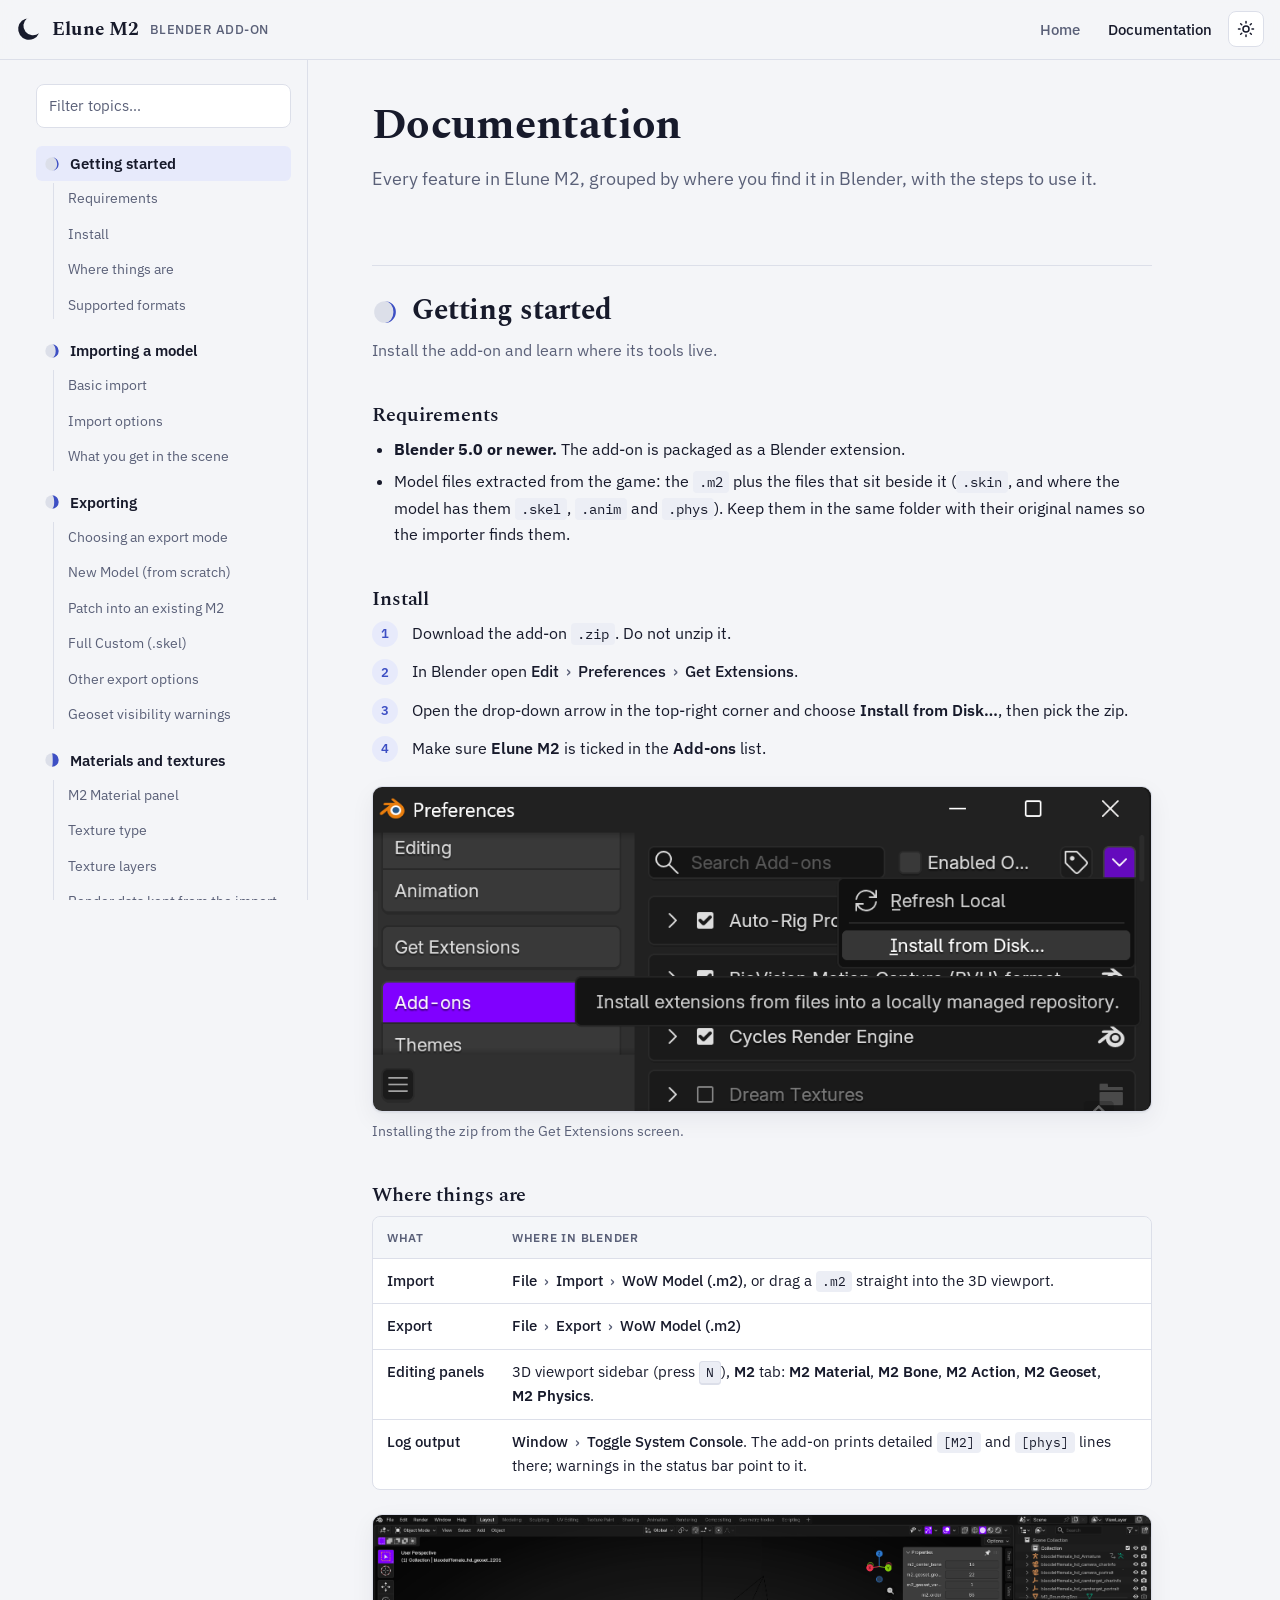
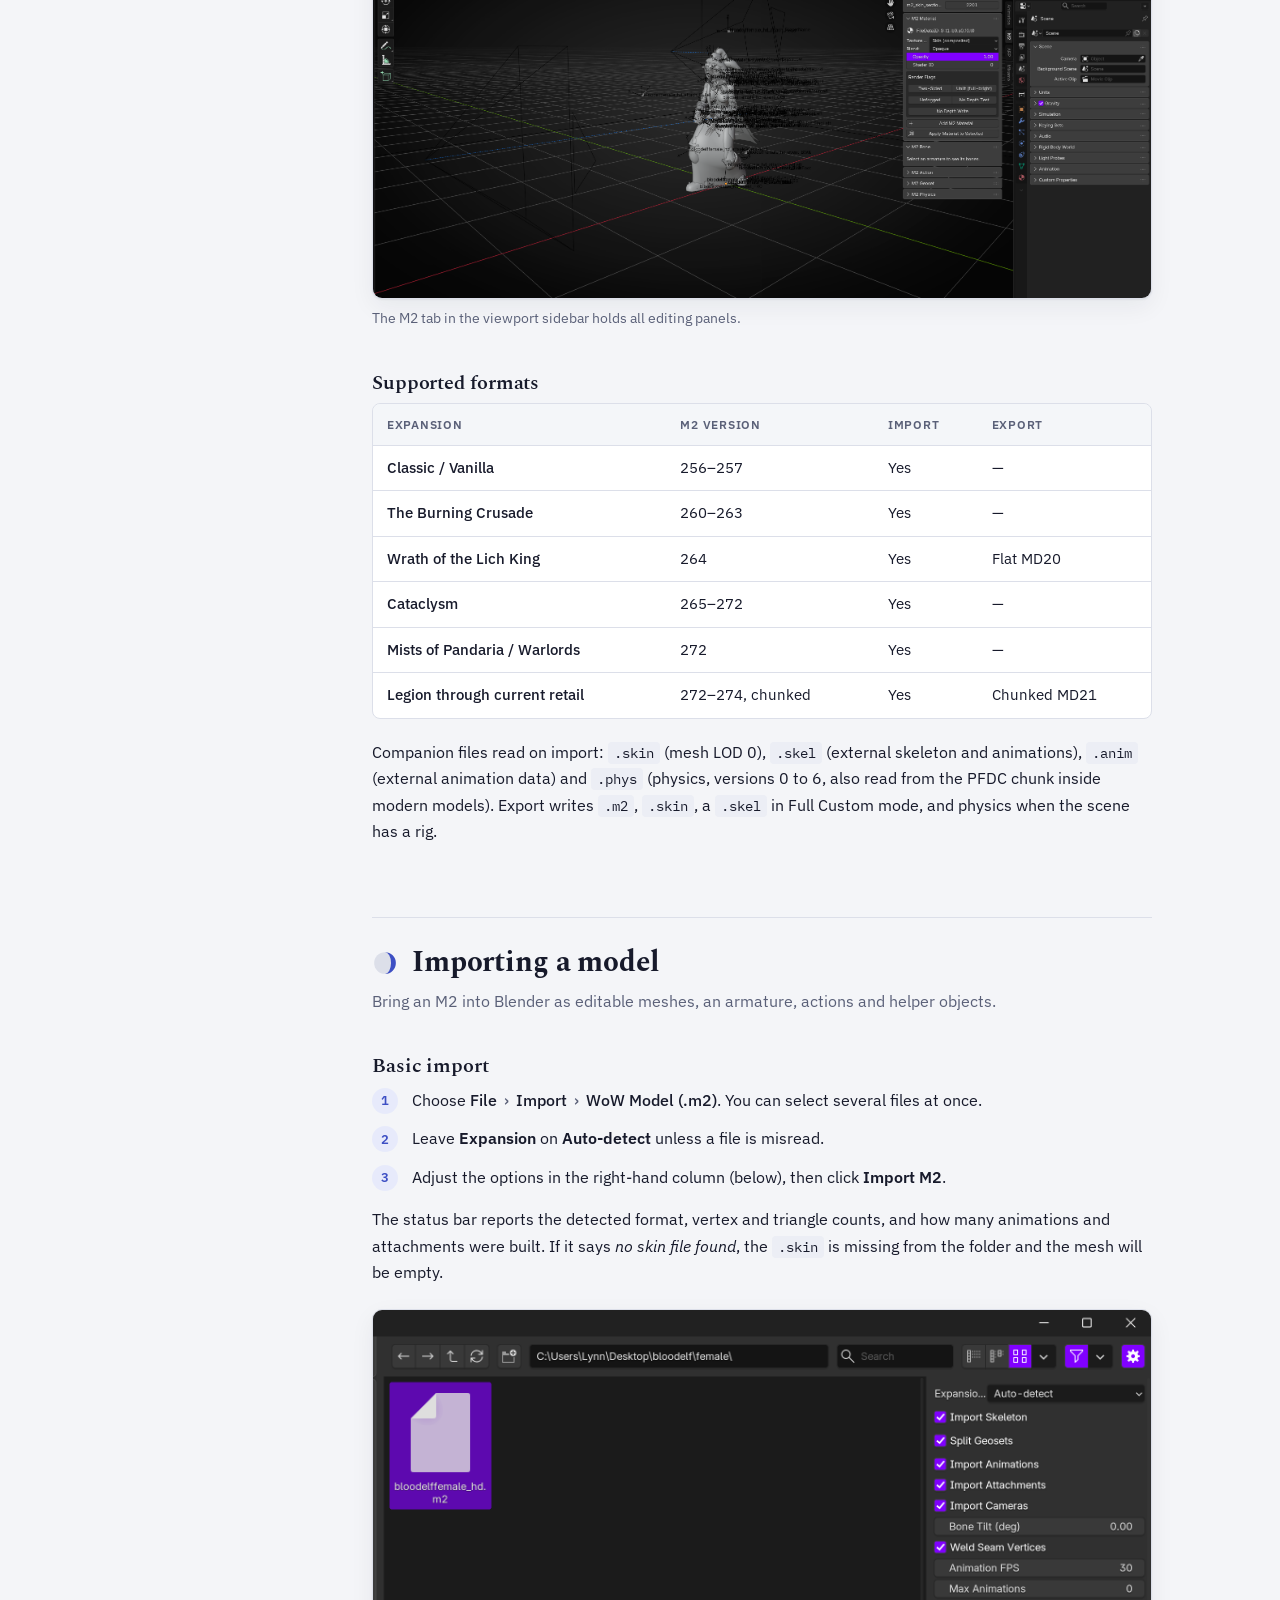
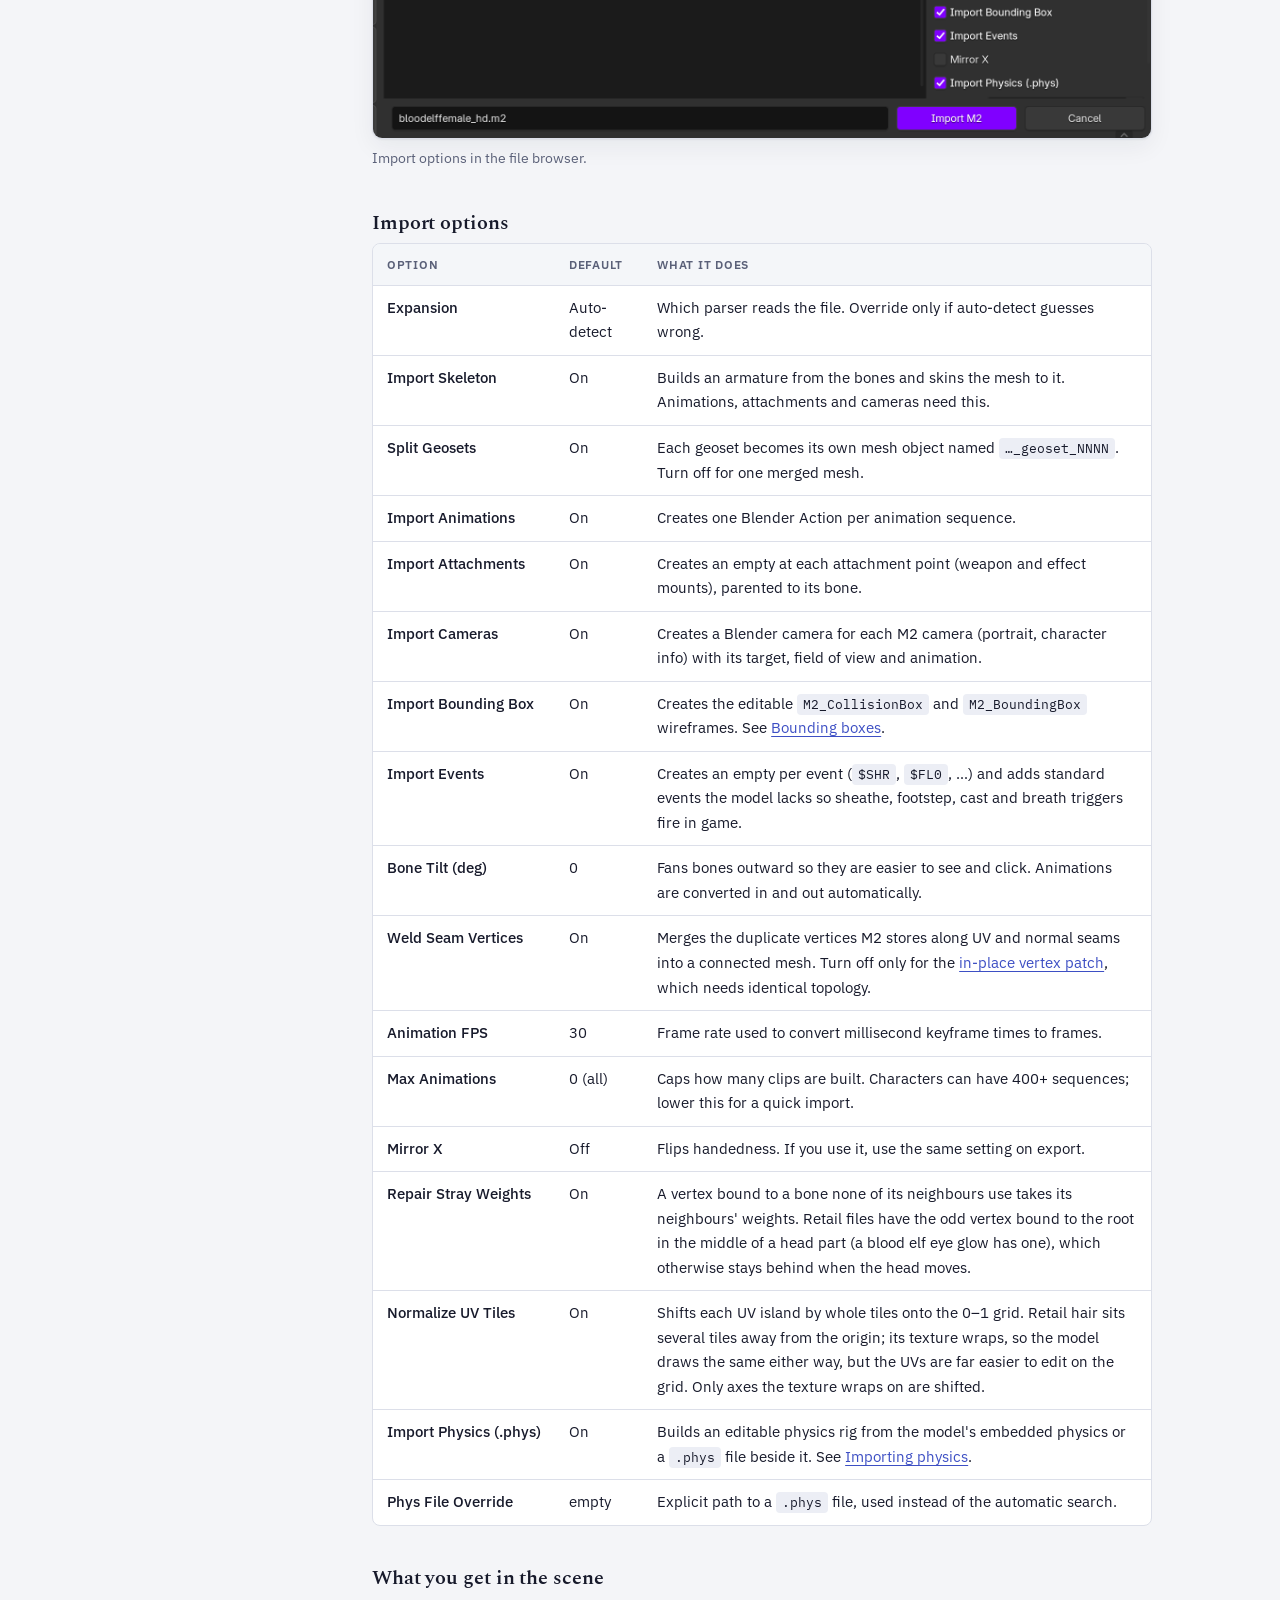
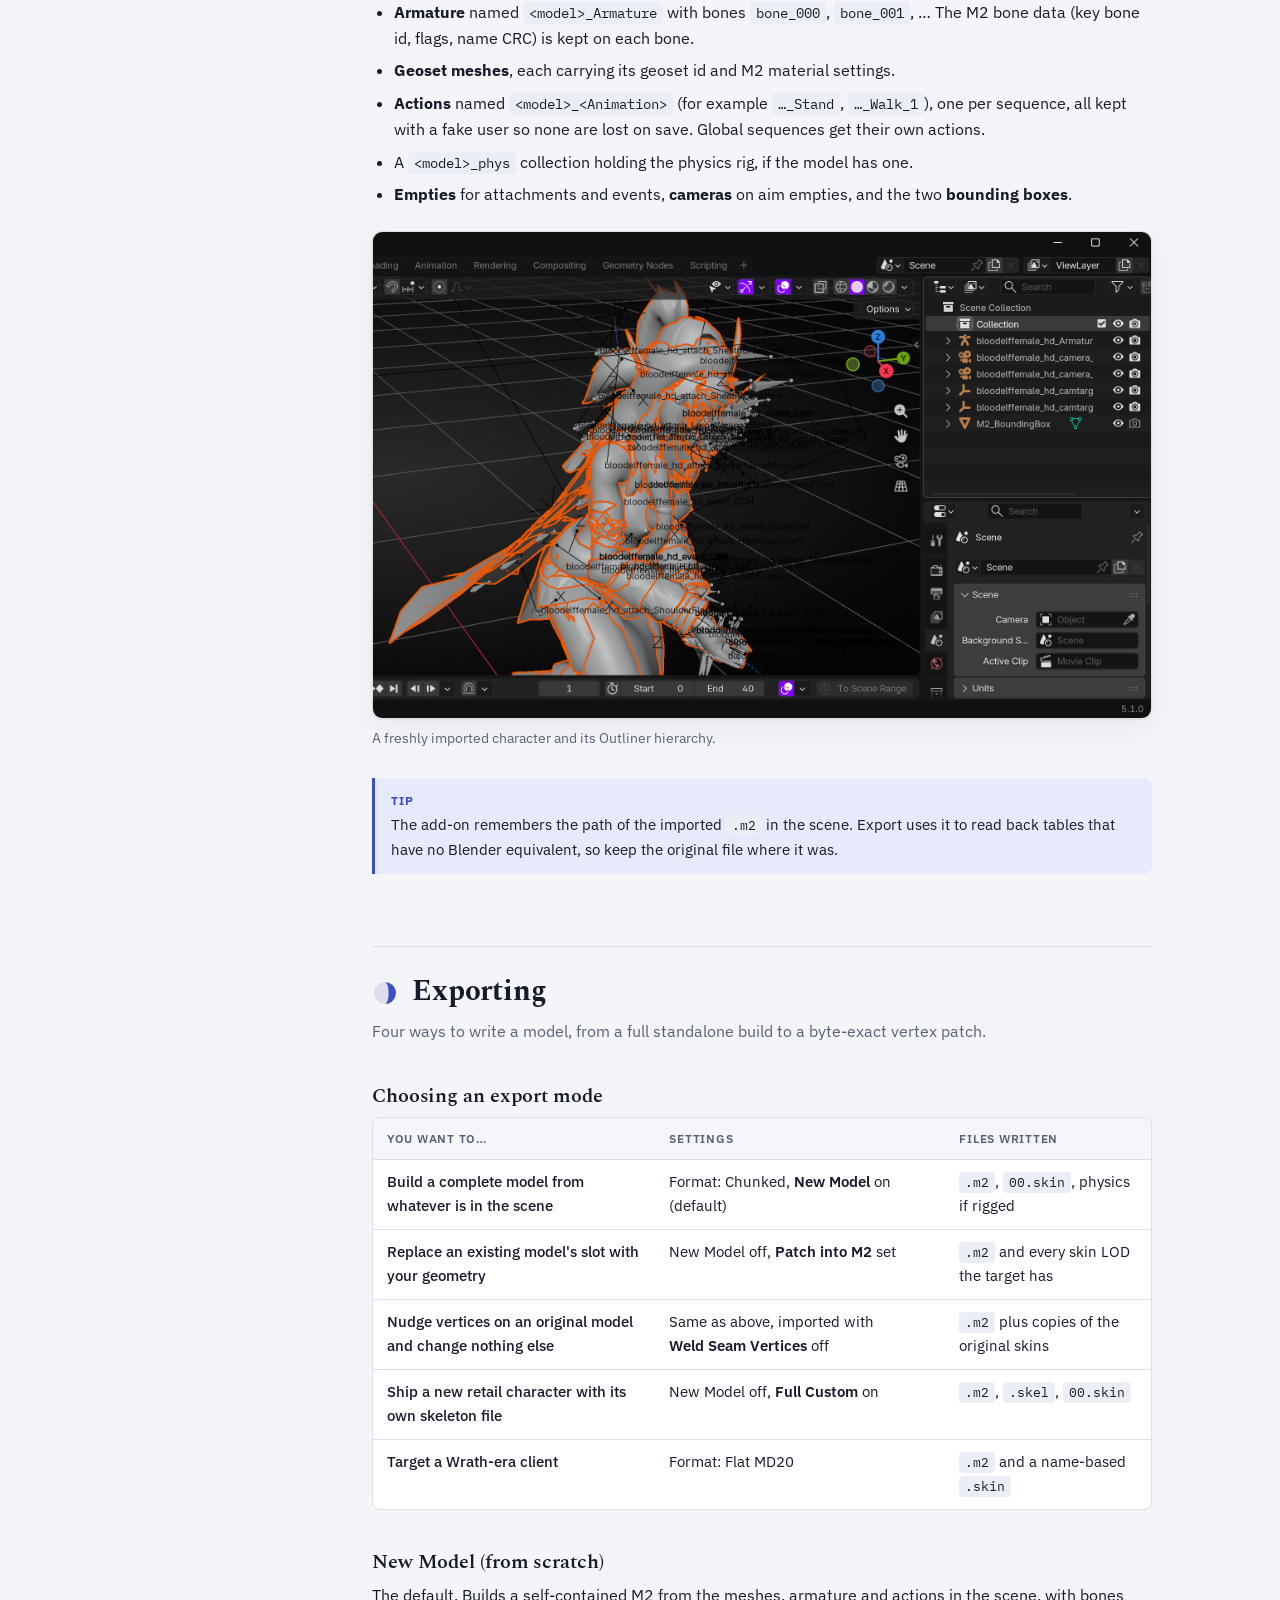
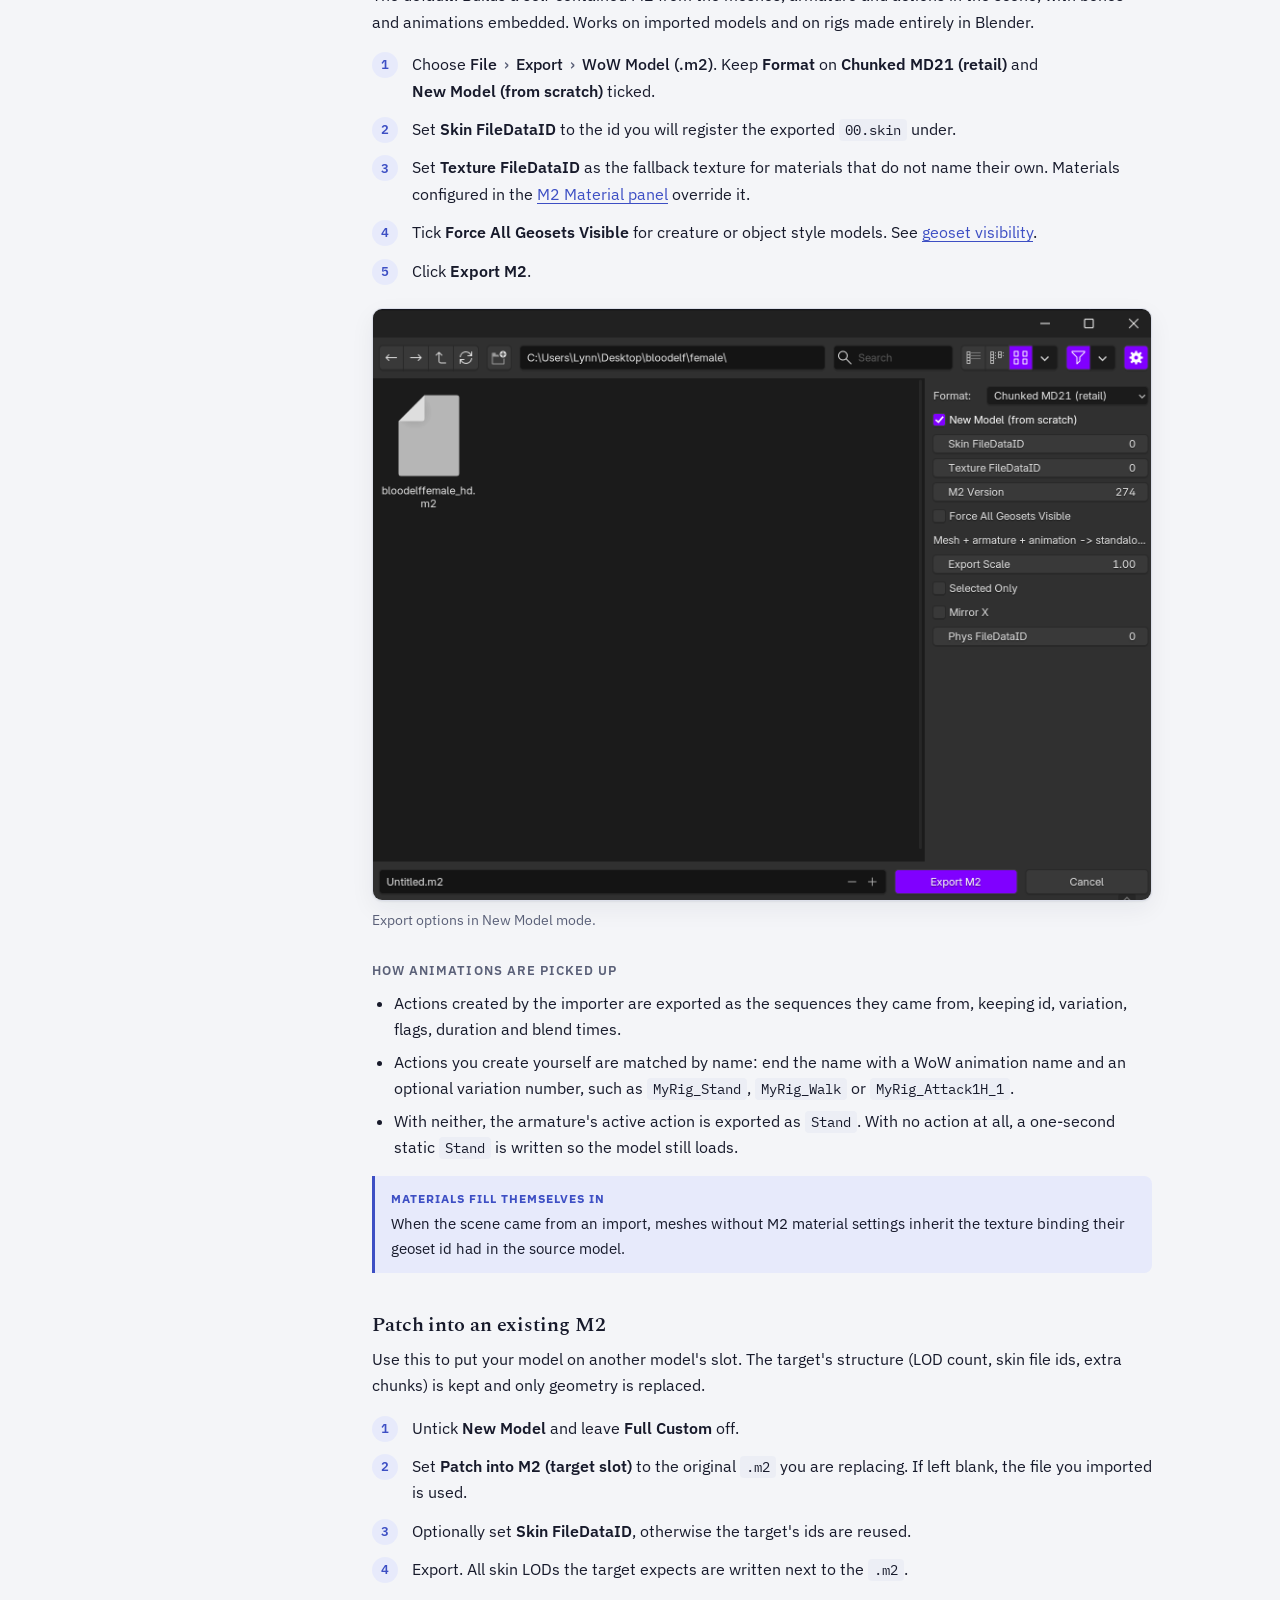
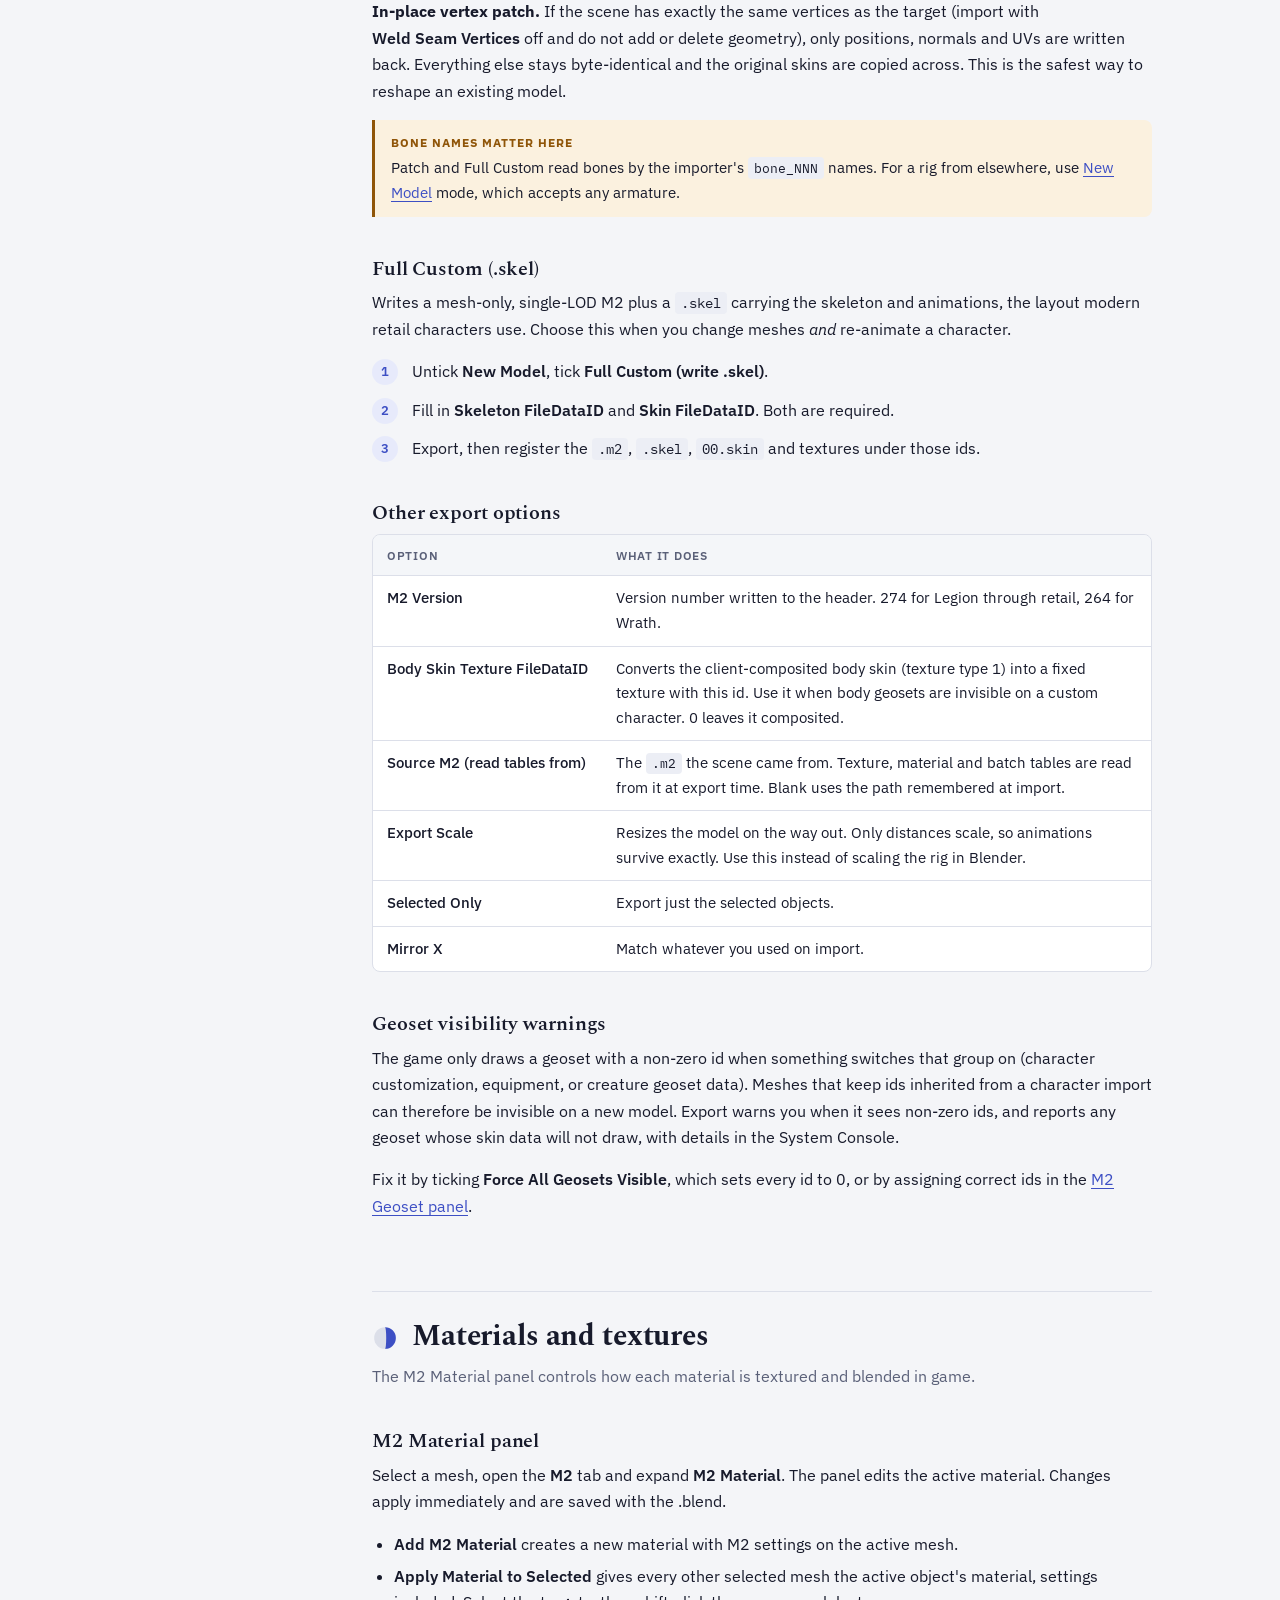
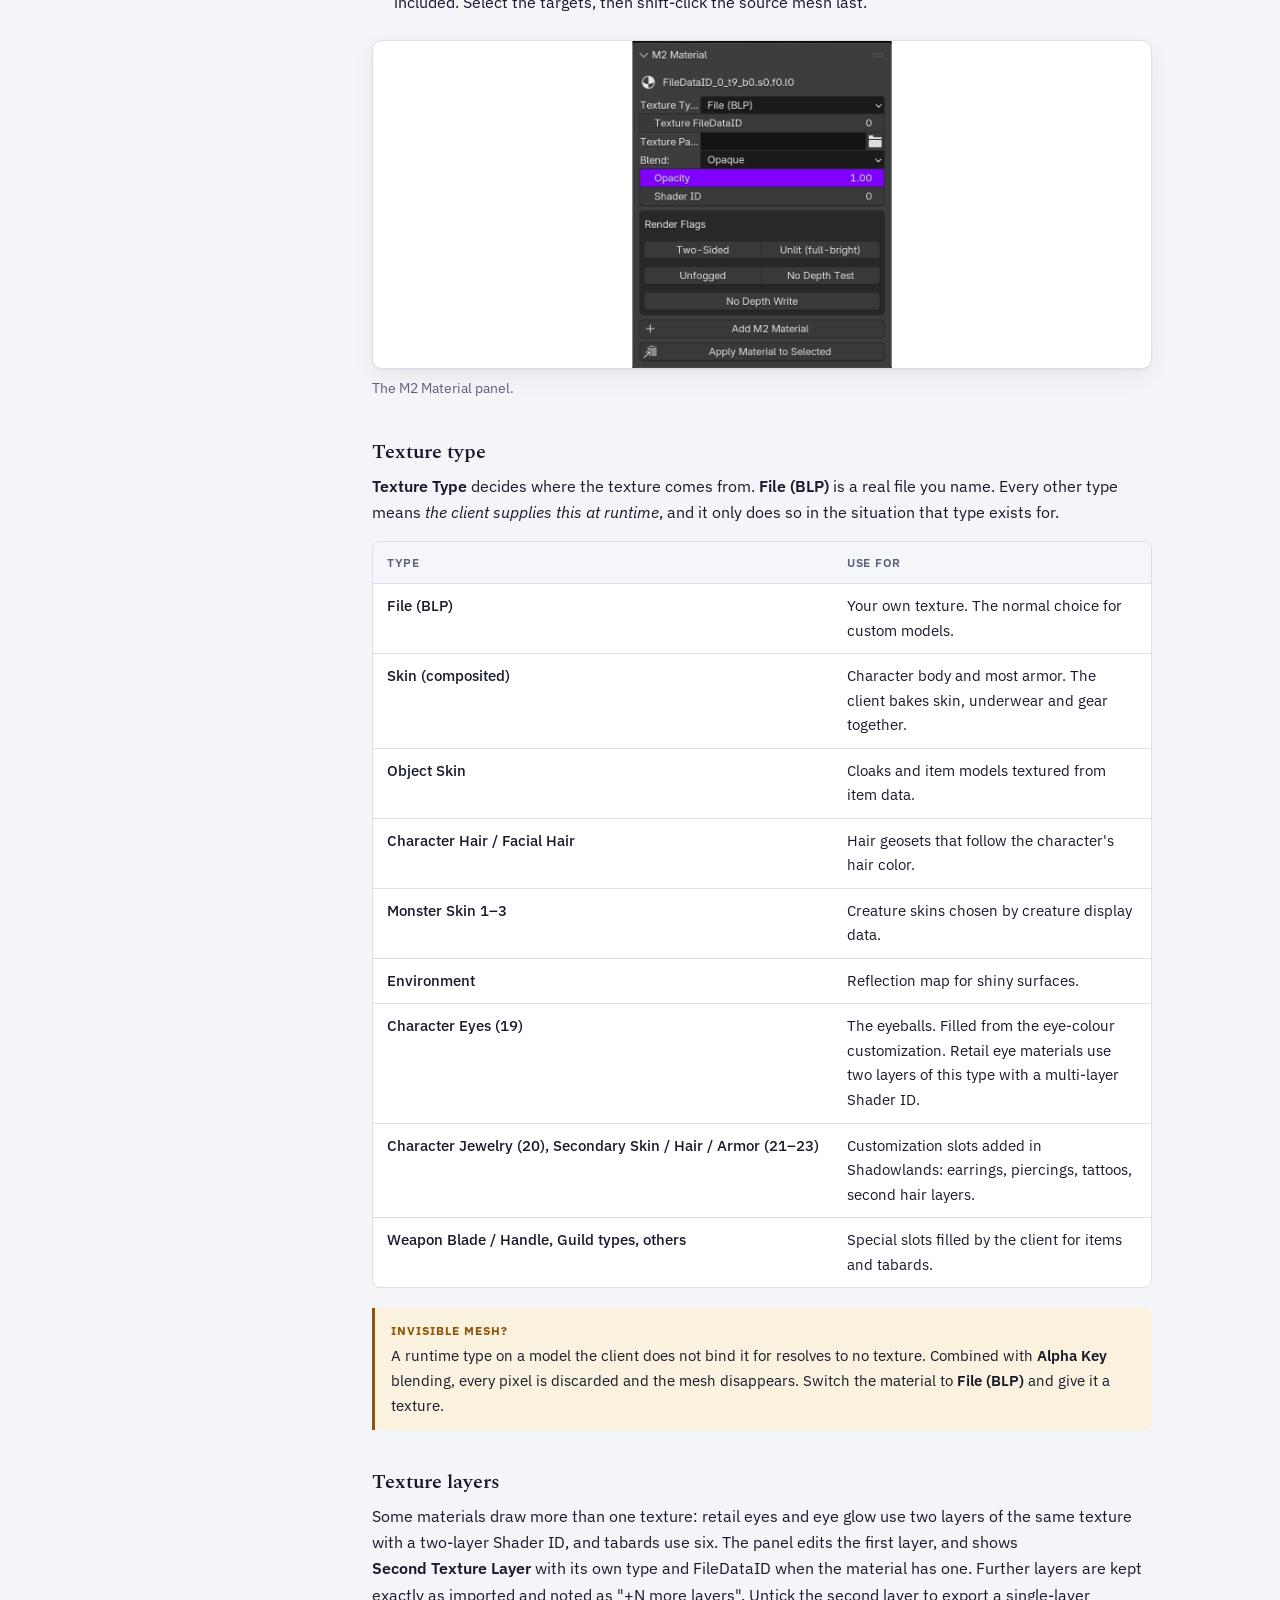
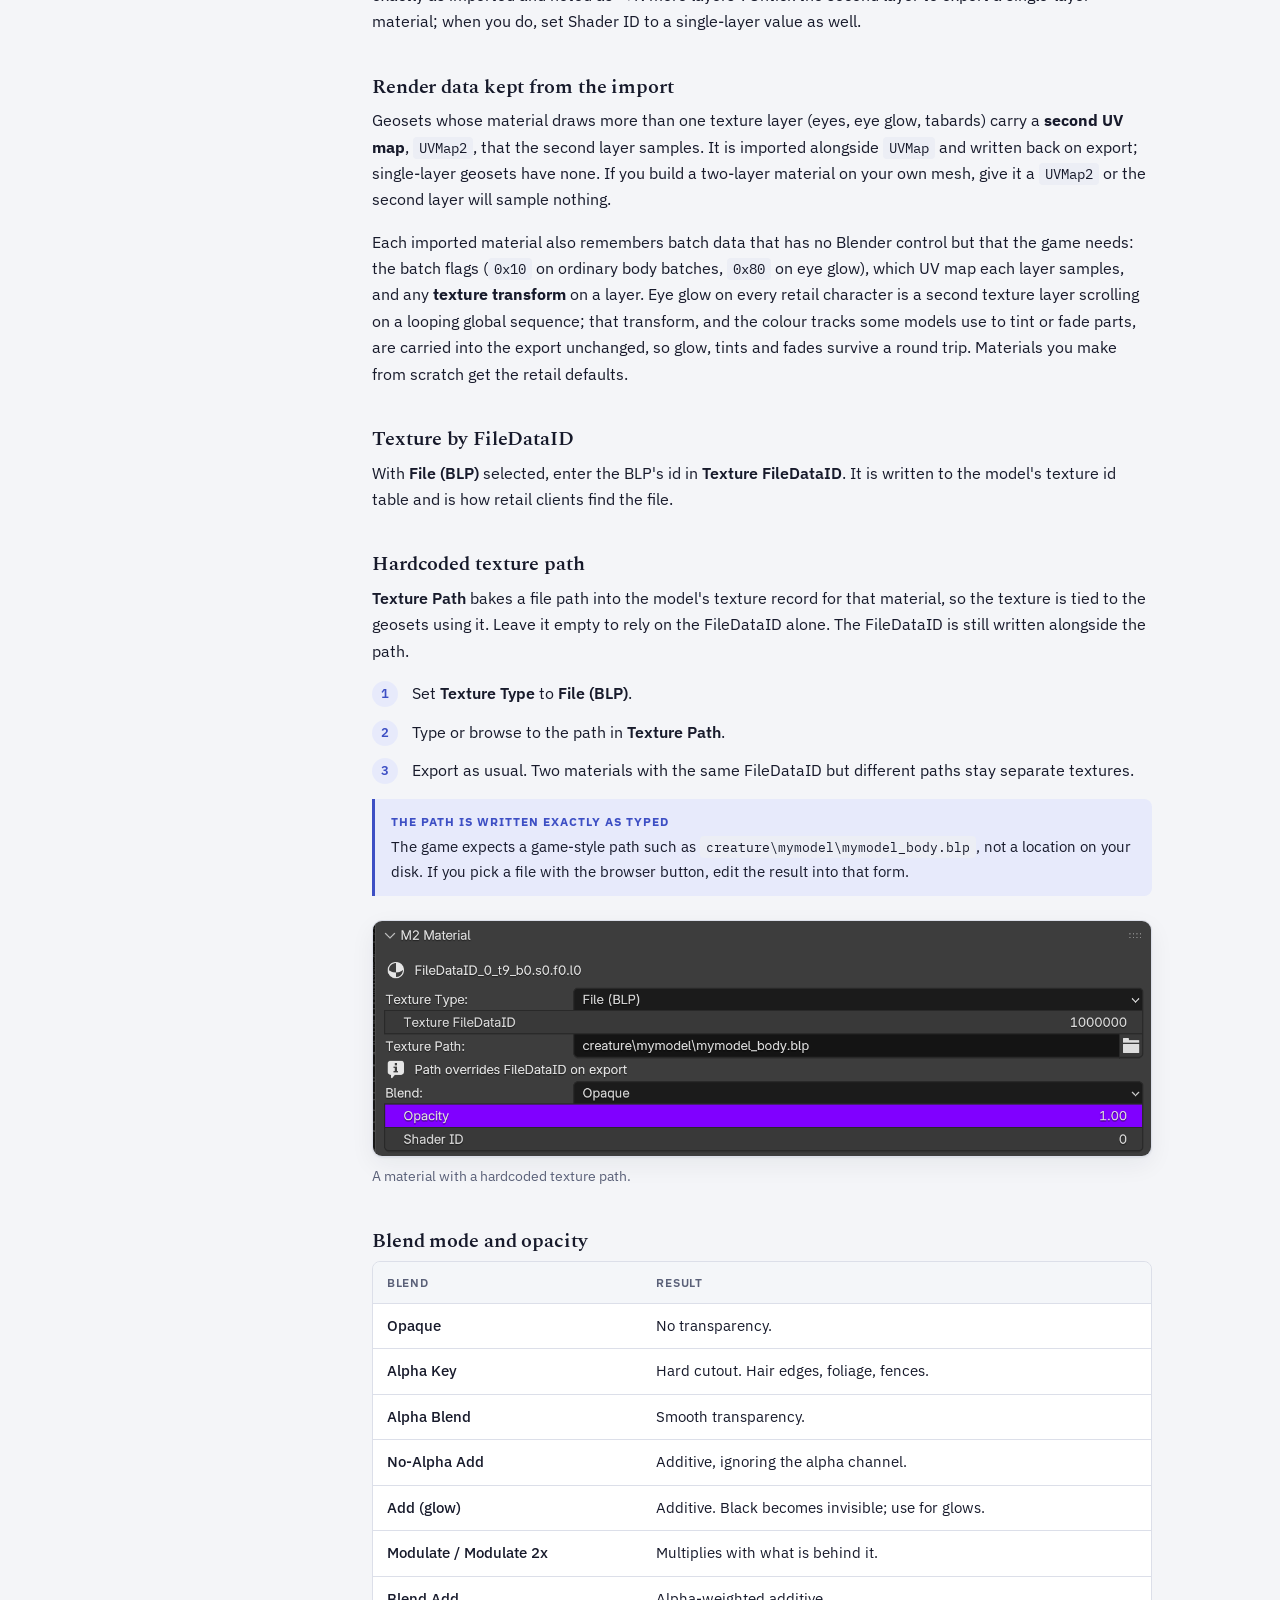
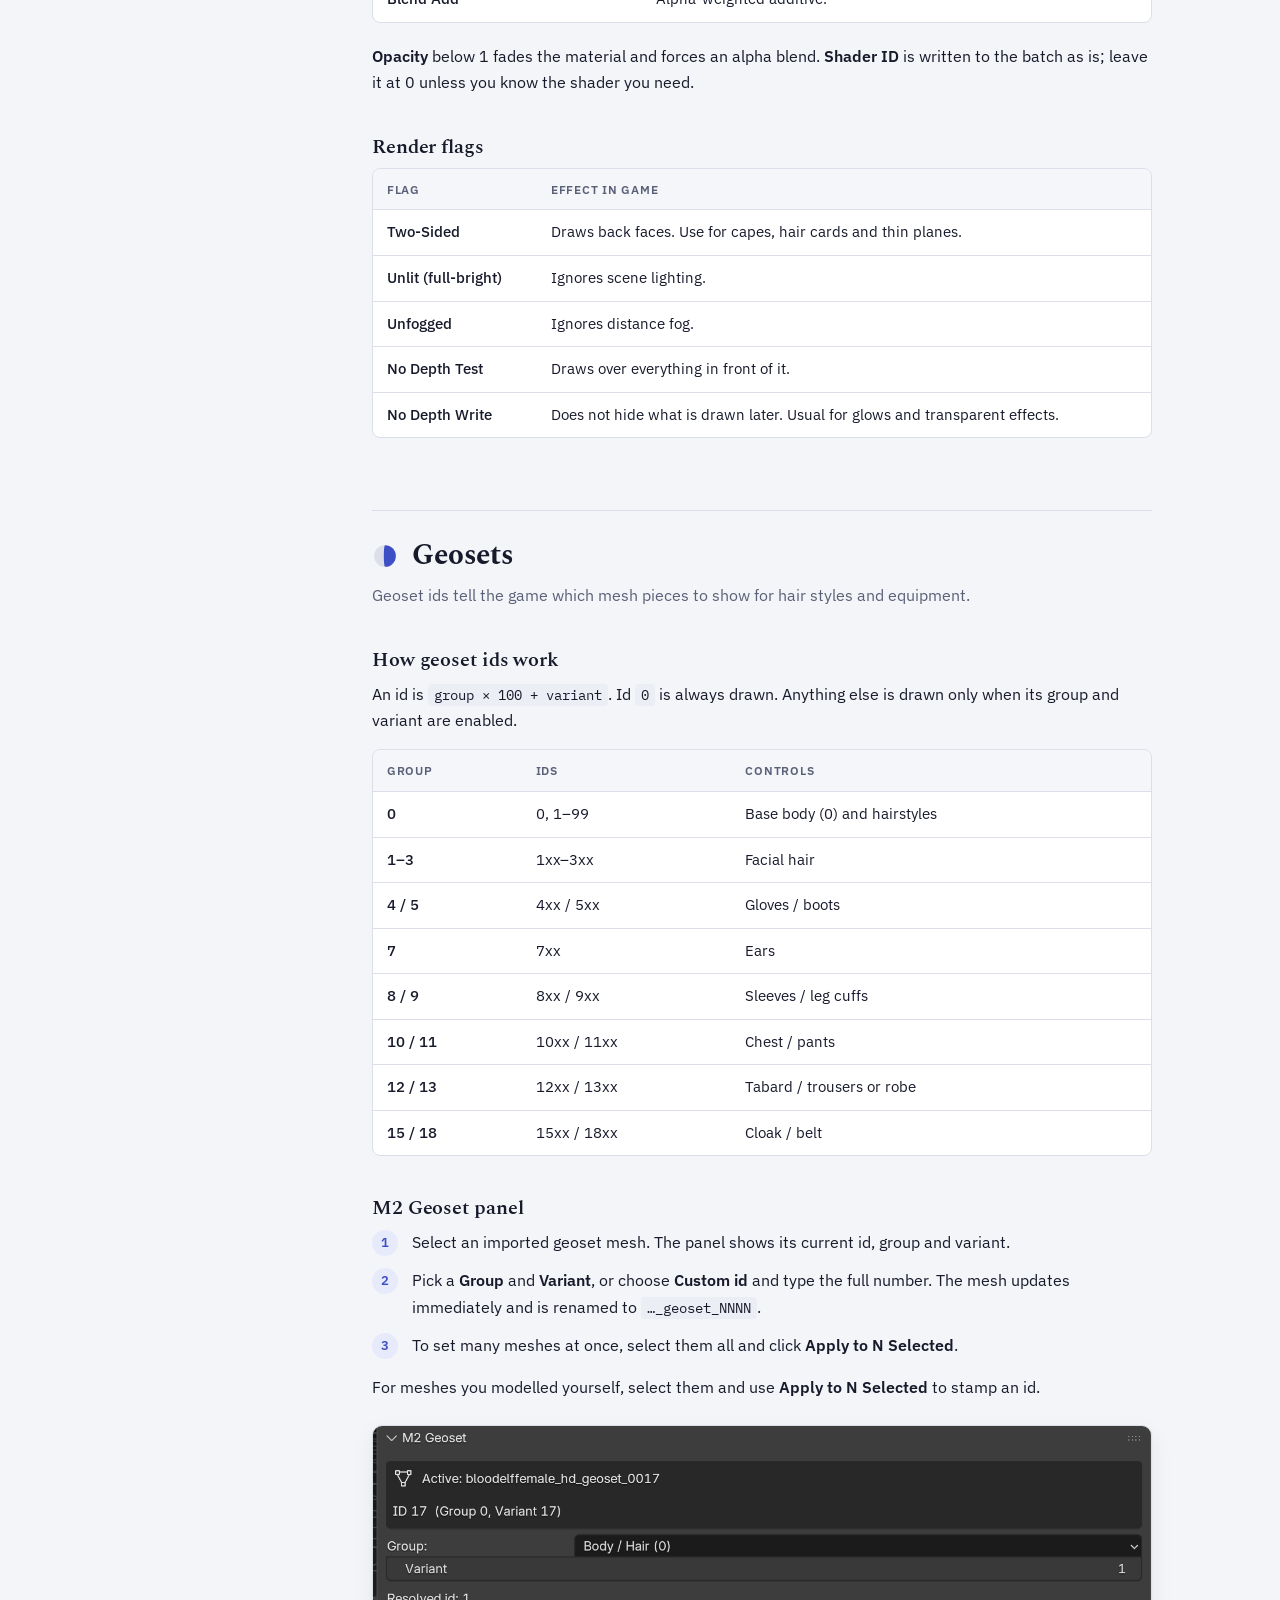
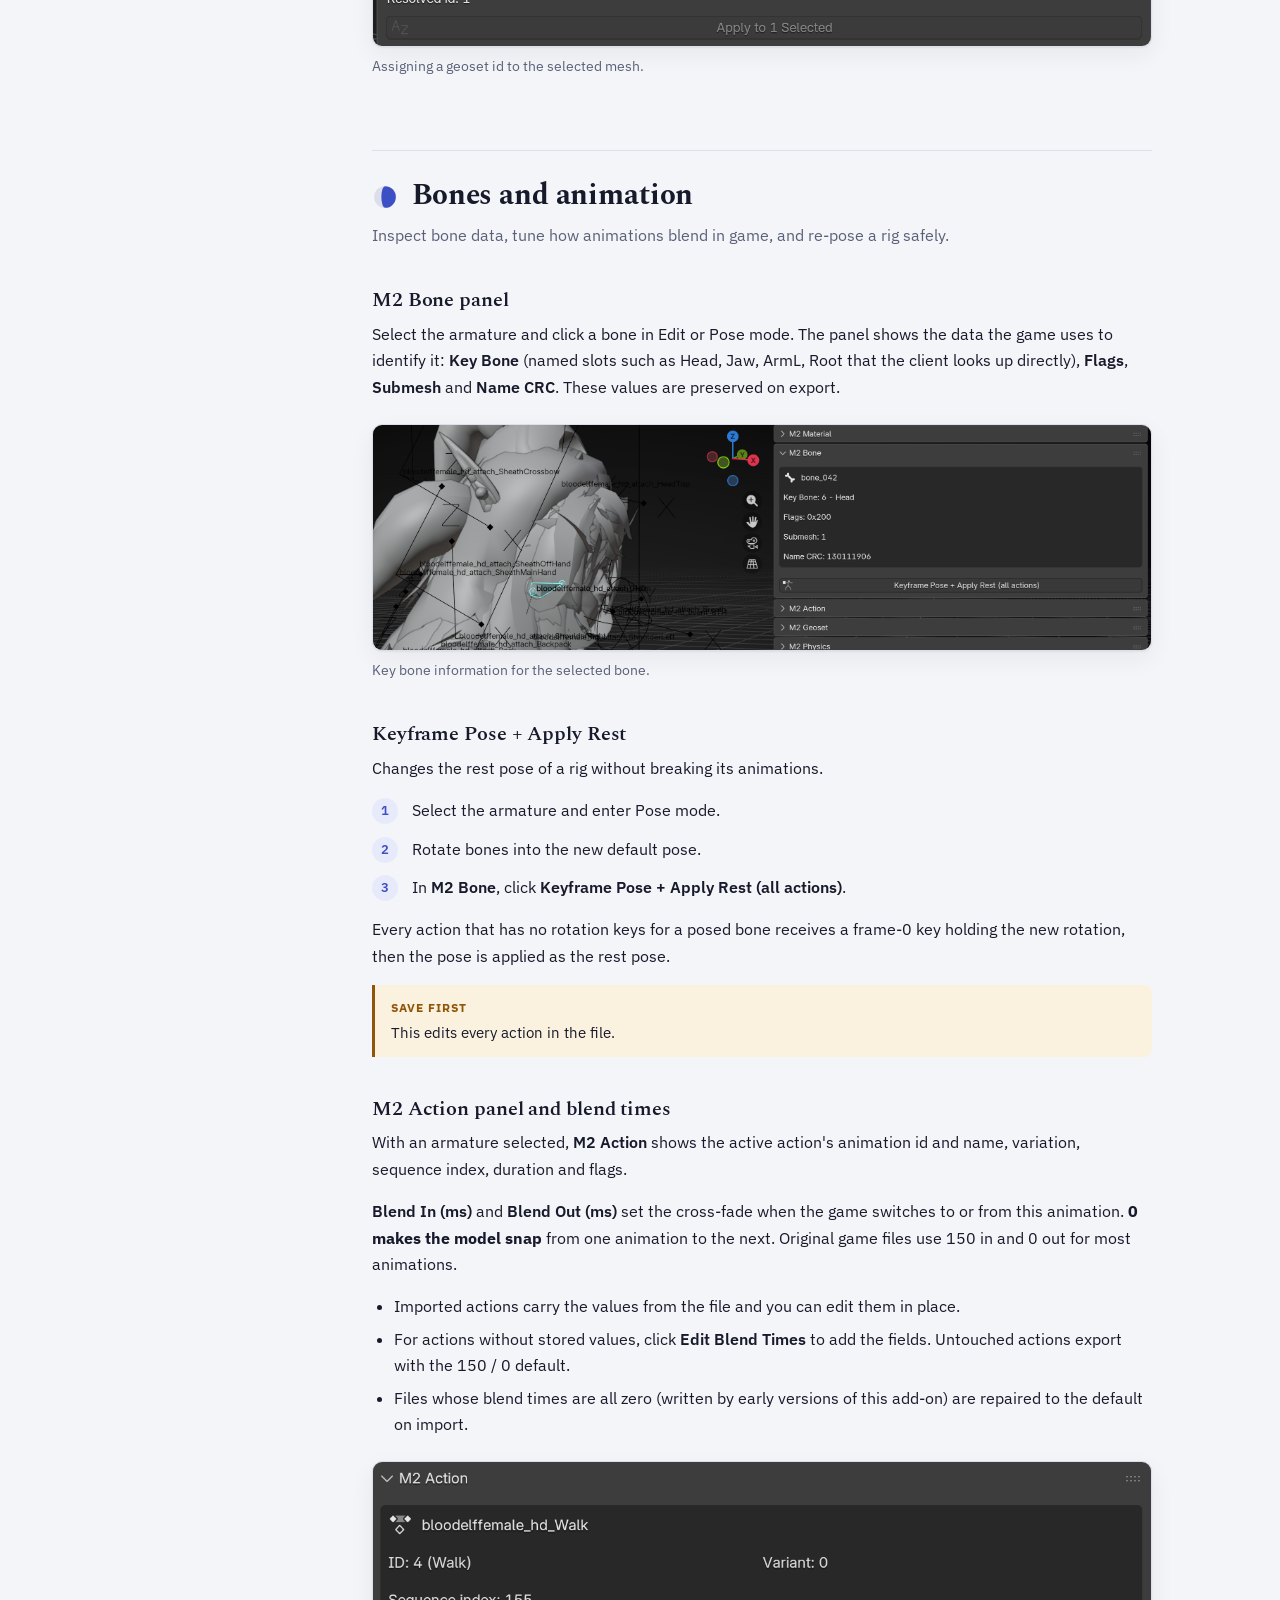
==== commit 2c41050e: "M2I Retargeting Docs" ====
--- a/documentation.html
+++ b/documentation.html
@@ -529,6 +529,83 @@
 <p>Rigs you build are written as format version 6, the version every retail character and mount rig uses. Imported rigs keep the version they came with; <span class="ui">Format Version</span> in the panel changes it. If a rig was made with an earlier build of the add-on, set it to 6 and re-click its preset before exporting.</p>
 
 <!-- ============================================================ -->
+<h2 id="retarget-m2i">Retarget M2I</h2>
+<p class="section-intro">Bring meshes edited through M2Mod back onto an Elune-imported M2 rig, with the geoset settings, materials and names restored.</p>
+
+<h3 id="retarget-what">What M2I is</h3>
+<p><code>.m2i</code> is the mesh-exchange format of <strong>M2Mod</strong>, a separate World of Warcraft model tool with its own Blender add-on. An M2I round trip keeps the skeleton and the meshes, but it knows nothing about this add-on's data: bone names come back as M2Mod's own names, and the meshes arrive without geoset ids, material settings, batch flags, second UV sets or the <code>m2_*</code> properties the exporter needs. The <span class="ui">Retarget M2I</span> panel (3D Viewport sidebar, <span class="ui">M2</span> tab) moves those meshes onto the rig you imported with Elune and copies everything back from the geosets they replace.</p>
+
+<h3 id="retarget-workflow">Workflow</h3>
+<ol>
+  <li><strong>Import the original M2</strong> with Elune (<span class="ui">File › Import › WoW M2</span>). This is the <em>M2 rig</em>: the reference for bone names, geoset settings and materials. Import its animations too if you want them in the export.</li>
+  <li><strong>Import the <code>.m2i</code></strong> into the same scene with the M2Mod add-on. This is the <em>M2I rig</em>, with the edited meshes as its children.</li>
+  <li><strong>Rotate the M2I skeleton onto the M2 skeleton.</strong> M2Mod imports with a different orientation. Select the M2I armature object and rotate it (object mode, not pose mode) until its bones lie over the M2 rig's bones. The tool keeps every mesh exactly where it sits in the scene and compares shapes by position, so a rig that faces the wrong way ends up with meshes in the wrong place and no geoset matches. Zoom in on the head and hands to confirm the two skeletons coincide.</li>
+  <li><strong>Pick the rigs.</strong> Open <span class="ui">Retarget M2I</span>, set <span class="ui">M2 Rig</span> and <span class="ui">M2I Rig</span>, or select both armatures and click <span class="ui">Use Selected Armatures</span>; the armature that owns geoset meshes becomes the M2 rig.</li>
+  <li><strong>Click <span class="ui">Retarget Meshes onto M2 Rig</span>.</strong> The status bar and the System Console report what was matched.</li>
+  <li><strong>Clean up the scene</strong> (see below), then export as usual.</li>
+</ol>
+<figure class="shot wide" data-shot="retarget-aligned-rigs" data-hint="Viewport in wireframe: the M2 armature and the rotated M2I armature overlapping bone for bone, with the Outliner showing both rigs.">
+  <figcaption>The M2I skeleton rotated onto the M2 skeleton before retargeting.</figcaption>
+</figure>
+
+<h3 id="retarget-does">What the tool does</h3>
+<ol>
+  <li><strong>Bones</strong> are paired by order (bone 1 with bone 1, and so on, which is how M2Mod keeps them) and the M2I bones are renamed to the M2 names. If the two rigs do not have the same number of bones the tool pairs them by rest position instead and says so in the console. Vertex groups and bone parents follow the rename; a group that already had the new name is merged into it.</li>
+  <li><strong>Meshes</strong> parented under the M2I rig, or bound to it only by an armature modifier, are moved under the M2 rig with their world transform kept and their armature modifier pointed at it.</li>
+  <li><strong>Each moved mesh is paired with the geoset it replaces</strong> (see <span class="ui">Match Meshes</span>) and takes over that geoset's object name and mesh name, every <code>m2_*</code> property (geoset id, order, centre bone, and so on), the material slots with their per-face assignment, and any UV set it lacks, such as <code>UVMap2</code> for eye-glow layers.</li>
+  <li><strong>Vertex groups</strong> that still name no M2 bone are re-pointed by the rest position of the bone they belonged to; a mesh whose group names exist nowhere any more takes the replaced geoset's weights by vertex position. Stray weights (a vertex bound to a bone none of its neighbours use, like retail's root-bound eye-glow vertex, or a vertex with no weight at all) are re-weighted from their neighbours.</li>
+  <li>The replaced geoset meshes are deleted and the empty M2I armature removed, so the exporter sees one skeleton.</li>
+</ol>
+
+<h3 id="retarget-options">Panel options</h3>
+<div class="table-wrap"><table>
+  <thead><tr><th>Option</th><th>Meaning</th></tr></thead>
+  <tbody>
+    <tr><td><span class="ui">Match Meshes</span></td><td><em>By name, then shape</em> (default): a mesh named like a geoset, suffixes such as <code>.001</code> ignored, takes that geoset; the rest are paired by geometry. <em>By order</em>: meshes in name order against geosets in their M2 order; use it when names and shapes both changed and the M2I rig carries the full set. <em>By name</em> and <em>By shape</em> use one rule only.</td></tr>
+    <tr><td><span class="ui">Shape Tolerance</span></td><td>Largest mean vertex distance (model units) for two meshes to count as the same shape. Raise it a little for meshes that were only smoothed or nudged.</td></tr>
+    <tr><td><span class="ui">Bone Tolerance</span></td><td>Largest head distance accepted as the same bone when bones or vertex groups have to be found by position.</td></tr>
+    <tr><td><span class="ui">Take Over Names</span></td><td>The converted mesh gets the geoset's name; the original gets a <code>.replaced</code> suffix before it is removed.</td></tr>
+    <tr><td><span class="ui">Replaced Geosets</span></td><td><em>Delete</em> (default), <em>Hide</em> or <em>Keep</em> the originals. Hidden meshes still export unless you export with <span class="ui">Selected Only</span>.</td></tr>
+    <tr><td><span class="ui">Remove M2I Rig</span></td><td>Delete the M2I armature once nothing is parented to it.</td></tr>
+    <tr><td><span class="ui">Guess Lost Groups From Weights</span></td><td>Last resort for a vertex group whose bone exists on no armature: it goes to the M2 bone nearest the group's weighted centre.</td></tr>
+    <tr><td><span class="ui">Copy Missing UV Sets</span></td><td>Transfers UV sets the replaced geoset has and the new mesh lacks.</td></tr>
+    <tr><td><span class="ui">Repair Stray Weights</span></td><td>Re-weights vertices that share no bone with their neighbours or carry no weight.</td></tr>
+    <tr><td><span class="ui">Fix Vertex Groups by Bone Position</span></td><td>Runs the vertex-group repair alone on the selected meshes (or all meshes of the M2 rig when nothing is selected). Use it on meshes that were moved onto the rig by hand.</td></tr>
+  </tbody>
+</table></div>
+
+<figure class="shot" data-shot="retarget-panel" data-hint="The Retarget M2I panel in the M2 tab with both rigs picked and the options box open.">
+  <figcaption>The Retarget M2I panel.</figcaption>
+</figure>
+
+<h3 id="retarget-cleanup">Cleaning up after the conversion</h3>
+<p>The exporter reads <em>every</em> object in the scene, so whatever the M2Mod import brought along besides the meshes has to go, or it is exported twice or in place of the real thing. After a successful retarget, check the Outliner for:</p>
+<div class="table-wrap"><table>
+  <thead><tr><th>Remove</th><th>Keep (created by the Elune import)</th></tr></thead>
+  <tbody>
+    <tr><td class="wrap">Attachment empties from the M2I import. The exporter rebuilds the attachment table from every attachment object it finds, so duplicates or differently placed copies corrupt the table.</td><td class="wrap">The Elune attachment empties named <code>&lt;model&gt;_attach_&lt;name&gt;</code>, carrying the <code>m2_att_id</code> property.</td></tr>
+    <tr><td class="wrap">Cameras and camera targets from the M2I import; a second portrait or character-select camera makes the client pick the wrong one.</td><td class="wrap">The Elune camera rigs <code>&lt;model&gt;_camrig_&lt;label&gt;</code> with their camera and <code>&lt;model&gt;_camtarget_&lt;label&gt;</code> target.</td></tr>
+    <tr><td class="wrap">Any root or helper empty the M2I import created, and the M2I armature itself if <span class="ui">Remove M2I Rig</span> was off.</td><td class="wrap">The event markers <code>&lt;model&gt;_event_&lt;id&gt;</code>, the <code>M2_BoundingBox</code> and <code>M2_CollisionBox</code> helpers, and the physics rig collection if there is one.</td></tr>
+    <tr><td class="wrap">Meshes the report listed as <em>unmatched</em> that you do not want as new geosets. An unmatched mesh has no geoset id and exports as geoset 0 with a default material.</td><td class="wrap">Every mesh that took over a geoset name, and any geoset the M2I file did not carry (they were never replaced).</td></tr>
+    <tr><td class="wrap">Unused materials and images the M2I import added (<span class="ui">File › Clean Up › Purge Unused Data</span> once the objects are gone).</td><td class="wrap">The materials of the M2 import; the converted meshes reference them now.</td></tr>
+  </tbody>
+</table></div>
+<p>Then look at the report line: it lists unmatched meshes, unmatched bones and vertex groups that still name no M2 bone. Fix those before exporting; a vertex group with a foreign name exports as bone 0.</p>
+
+<h3 id="retarget-troubleshooting">Troubleshooting</h3>
+<div class="table-wrap"><table>
+  <thead><tr><th>Symptom</th><th>Likely cause and fix</th></tr></thead>
+  <tbody>
+    <tr><td class="wrap">Every mesh is reported unmatched</td><td>The M2I skeleton was not rotated onto the M2 skeleton, or the meshes were scaled. Undo the retarget, align the armature objects (their bones must overlap) and run again. If the meshes were heavily edited, switch <span class="ui">Match Meshes</span> to <em>By order</em>.</td></tr>
+    <tr><td class="wrap">Meshes matched but kept their old names</td><td><span class="ui">Take Over Names</span> was off, or the mesh matched nothing. Names only carry over with a match.</td></tr>
+    <tr><td class="wrap">Vertex groups still carry M2Mod bone names</td><td>Run <span class="ui">Fix Vertex Groups by Bone Position</span> on the meshes. Leave the M2I armature (or a copy of it) in the file while doing so: the tool looks the old names up on any armature to find where each bone stood.</td></tr>
+    <tr><td class="wrap">Eye glow lost its animation after export</td><td>The glow layers sample <code>UVMap2</code>, which M2I drops. Keep <span class="ui">Copy Missing UV Sets</span> on; it is restored from the replaced geoset.</td></tr>
+    <tr><td class="wrap">Mesh deforms wrongly in one spot, or a vertex stays behind</td><td>A stray or unweighted vertex. Keep <span class="ui">Repair Stray Weights</span> on, or run <span class="ui">Fix Vertex Groups by Bone Position</span>.</td></tr>
+    <tr><td class="wrap">Export has doubled attachments or the wrong camera</td><td>Leftover M2I attachment empties or cameras. See <a href="#retarget-cleanup">cleaning up</a>.</td></tr>
+  </tbody>
+</table></div>
+
+<!-- ============================================================ -->
 <h2 id="troubleshooting">Troubleshooting</h2>
 <p class="section-intro">Common problems and where to look.</p>
 
@@ -553,6 +630,7 @@
     <tr><td class="wrap">Parts wander in the wind or get shoved by armour</td><td>Raise <span class="ui">Stiffness (Hz)</span> on the joints and <span class="ui">Drag</span> on the bodies. See <a href="#physics-tuning">Tuning the motion</a>.</td></tr>
     <tr><td class="wrap">The panel shows "Old-format rig"</td><td>The rig was made by an earlier version of the add-on. Delete that collection and re-import the model's physics, or rebuild it with the presets.</td></tr>
     <tr><td class="wrap">Preview jitters or pieces fall through colliders</td><td>Raise <span class="ui">Substeps</span> in the Preview box. Very thin or tiny shapes need more.</td></tr>
+    <tr><td class="wrap">Meshes brought back from M2Mod export without geoset ids, materials or names</td><td>Do not export them as they arrive: run <a href="#retarget-m2i">Retarget M2I</a> so they take over the settings of the geosets they replace, then clean up the scene as that section describes.</td></tr>
     <tr><td class="wrap">Export fails in Patch or Full Custom mode</td><td>Bones are not named <code>bone_NNN</code>, or the source M2 cannot be found. Check the System Console for the paths that were tried.</td></tr>
   </tbody>
 </table></div>
